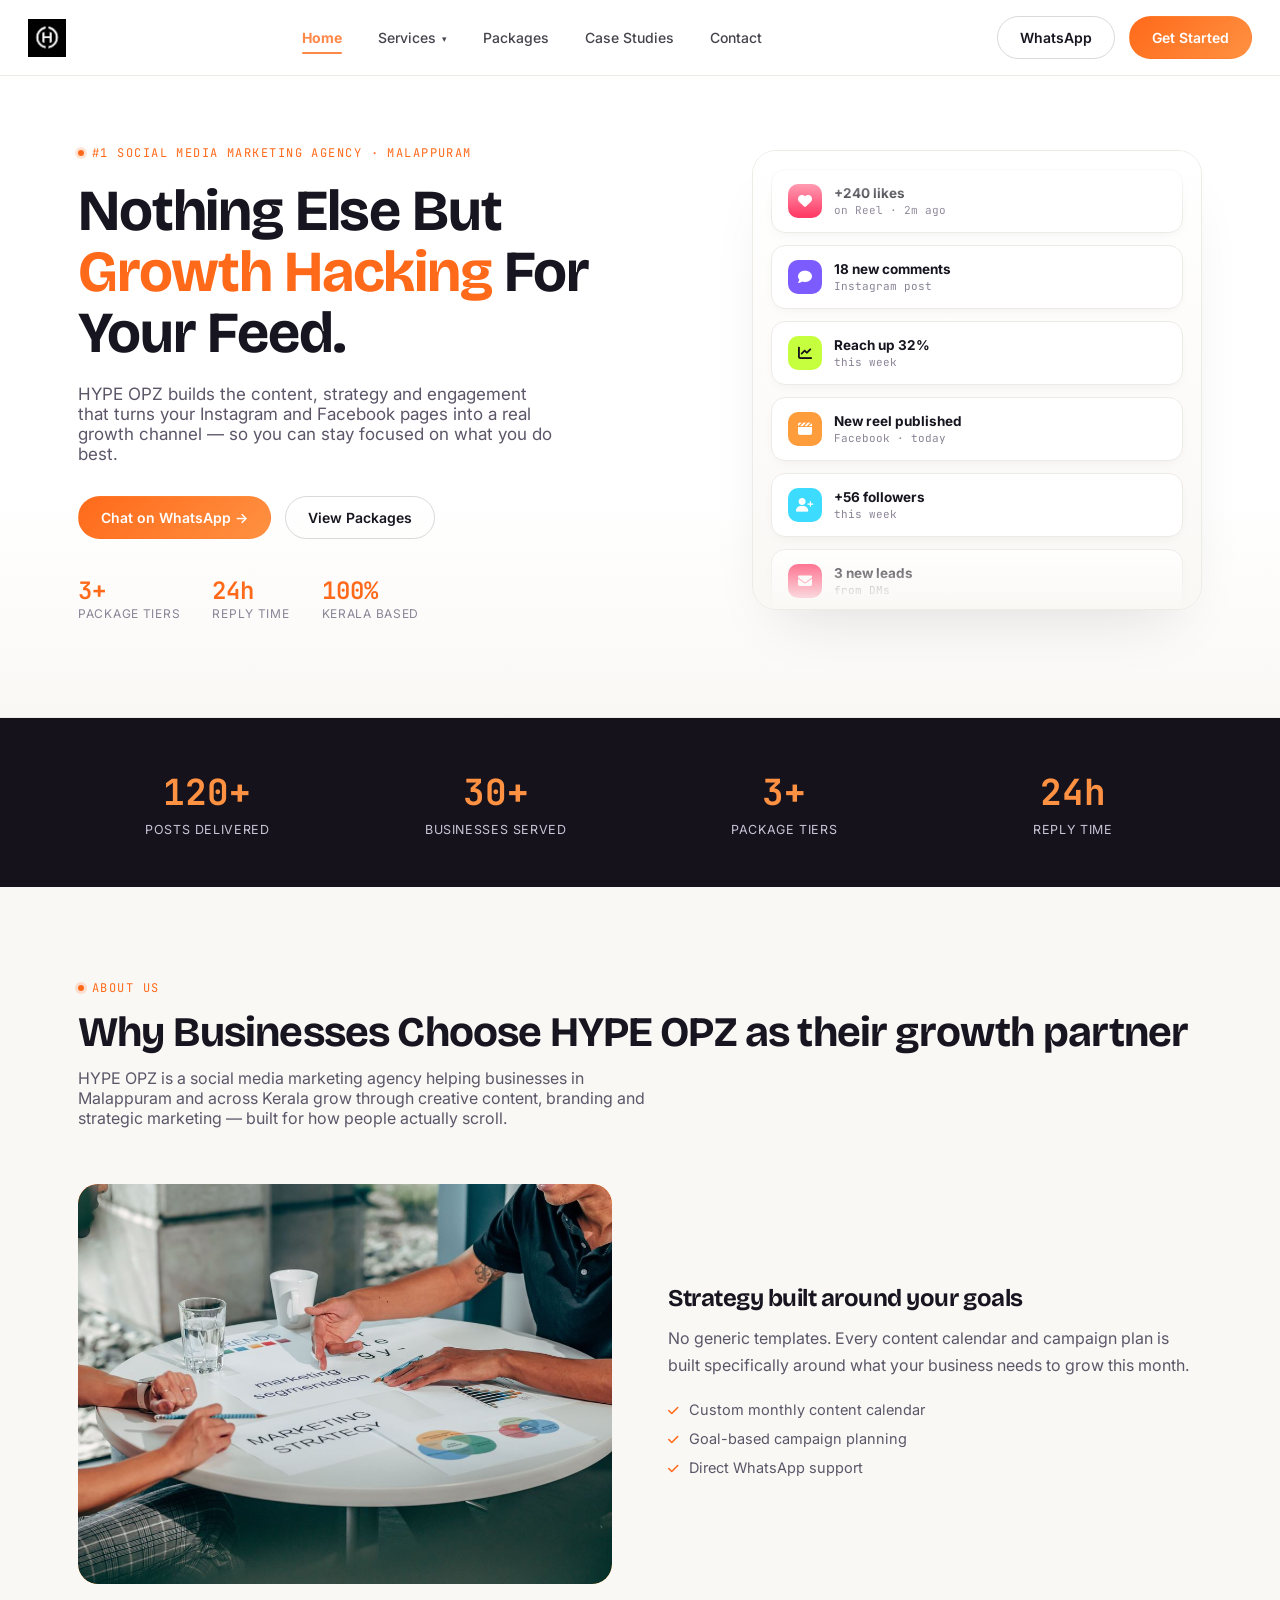
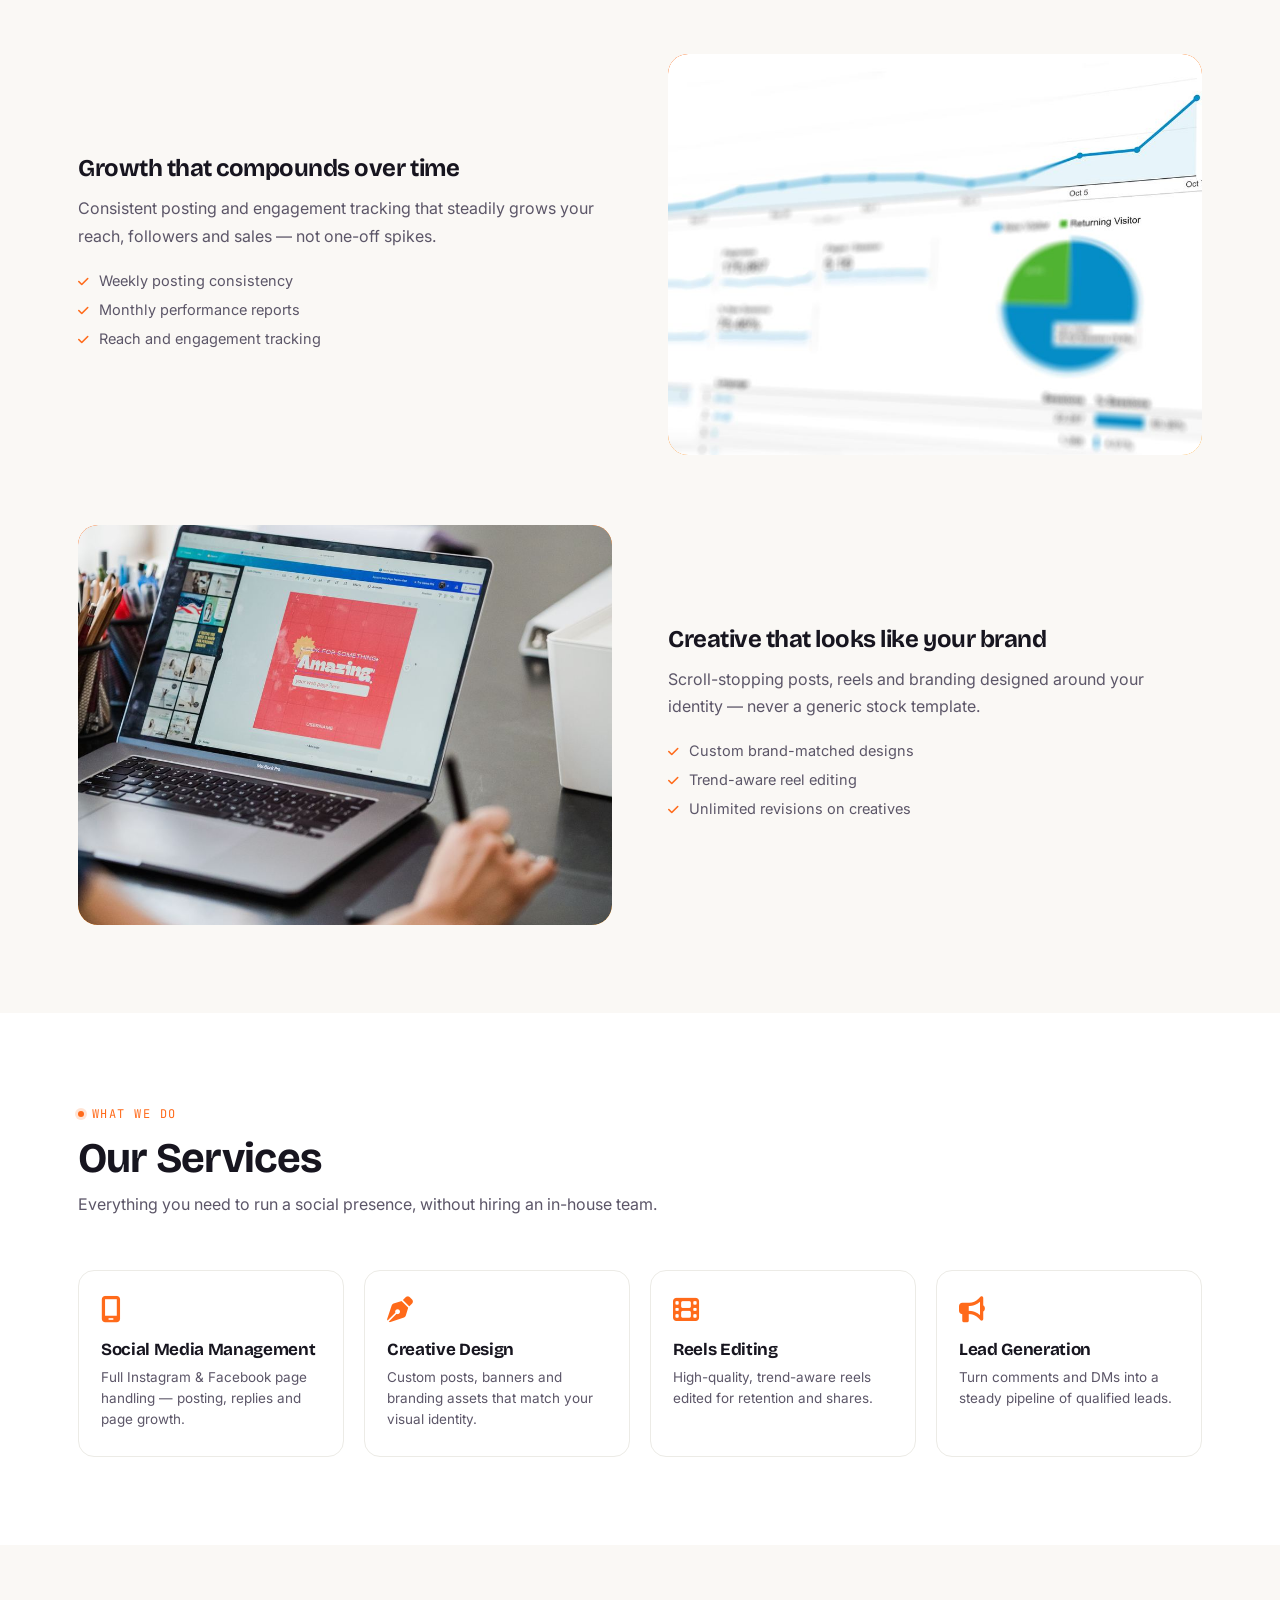
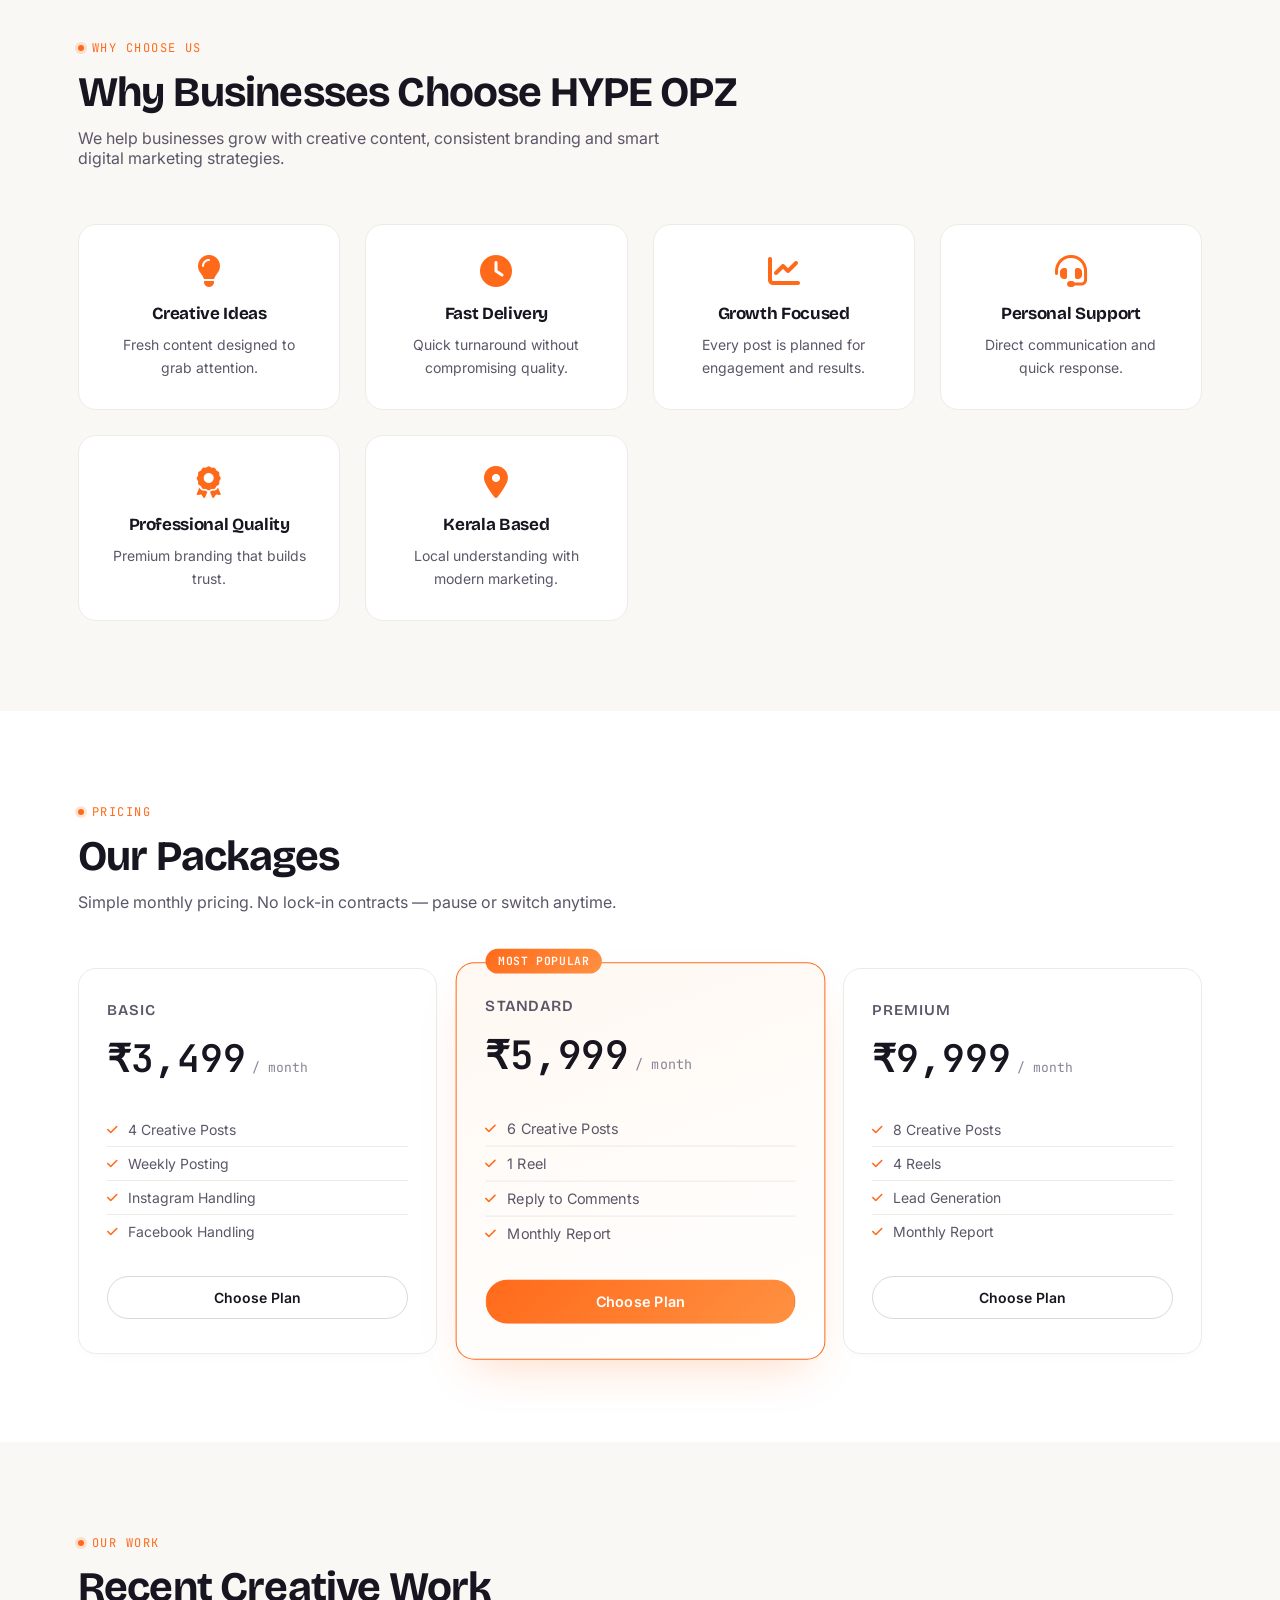
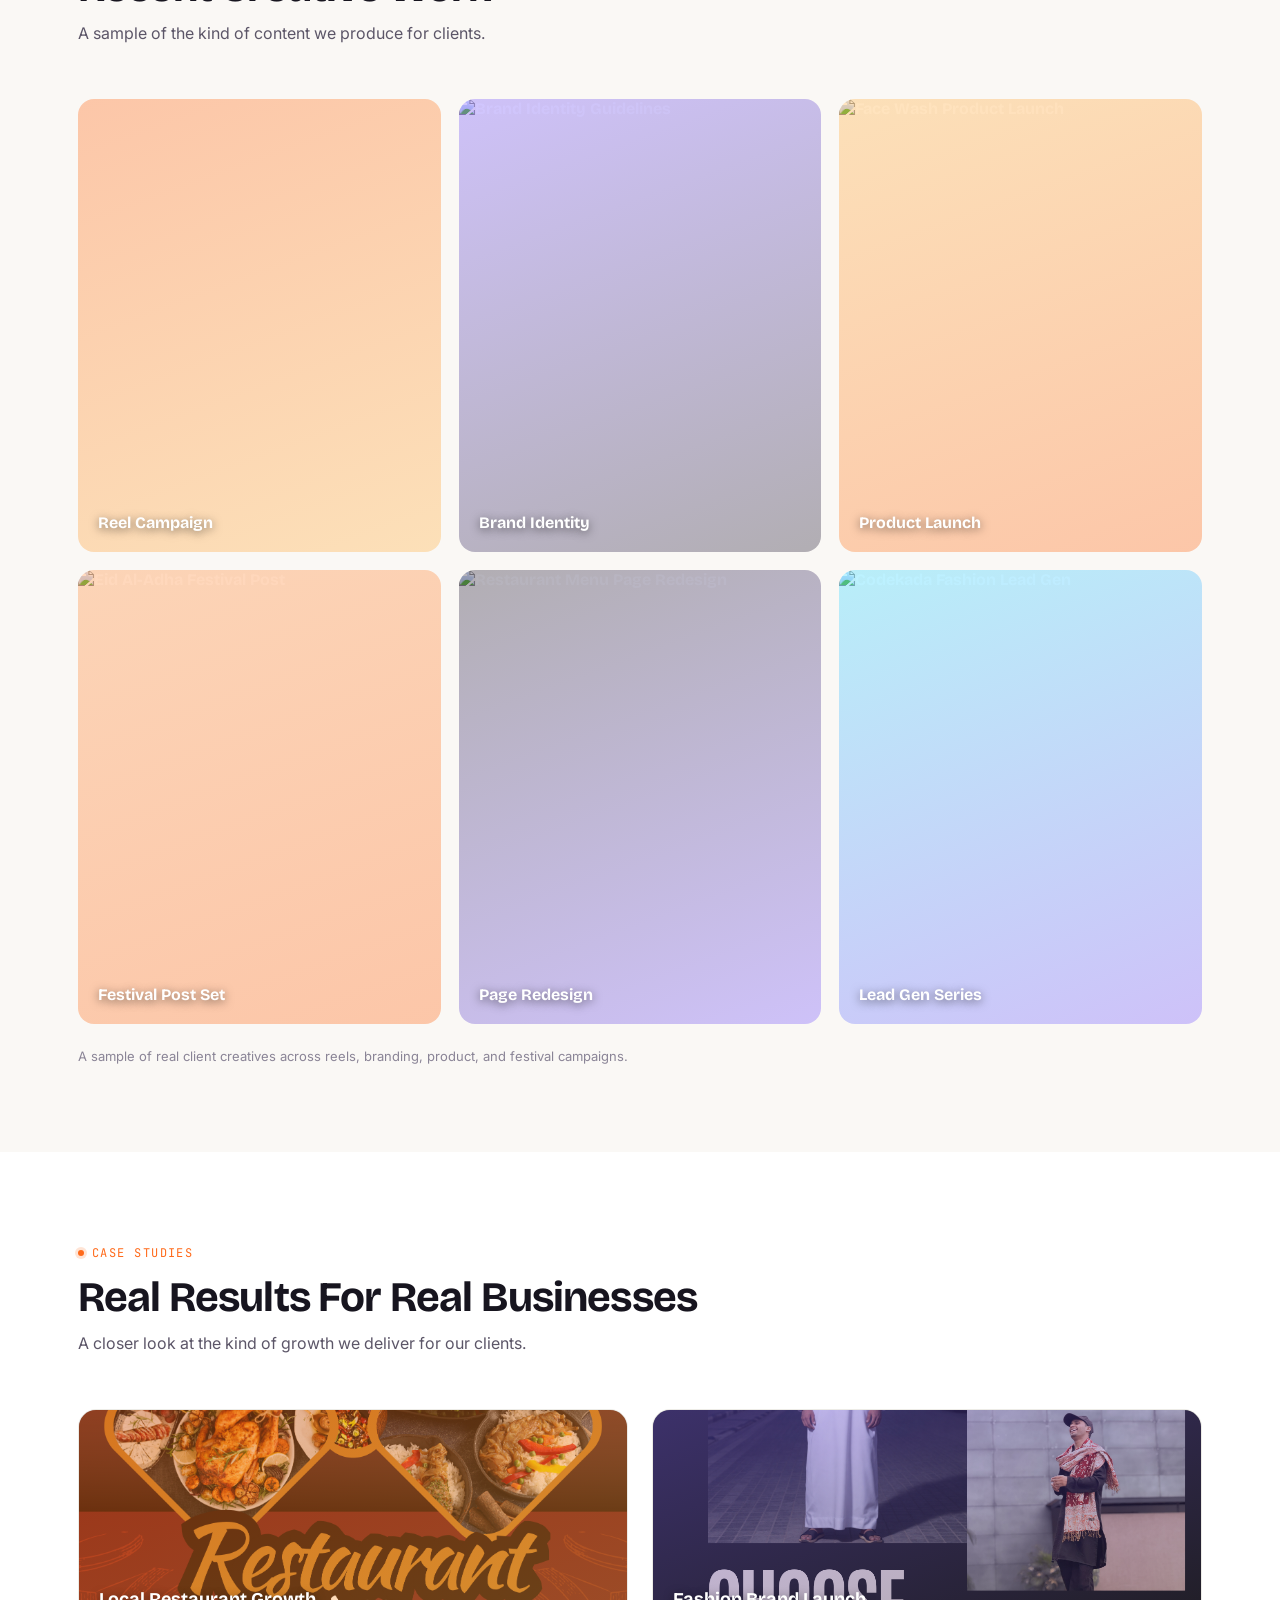
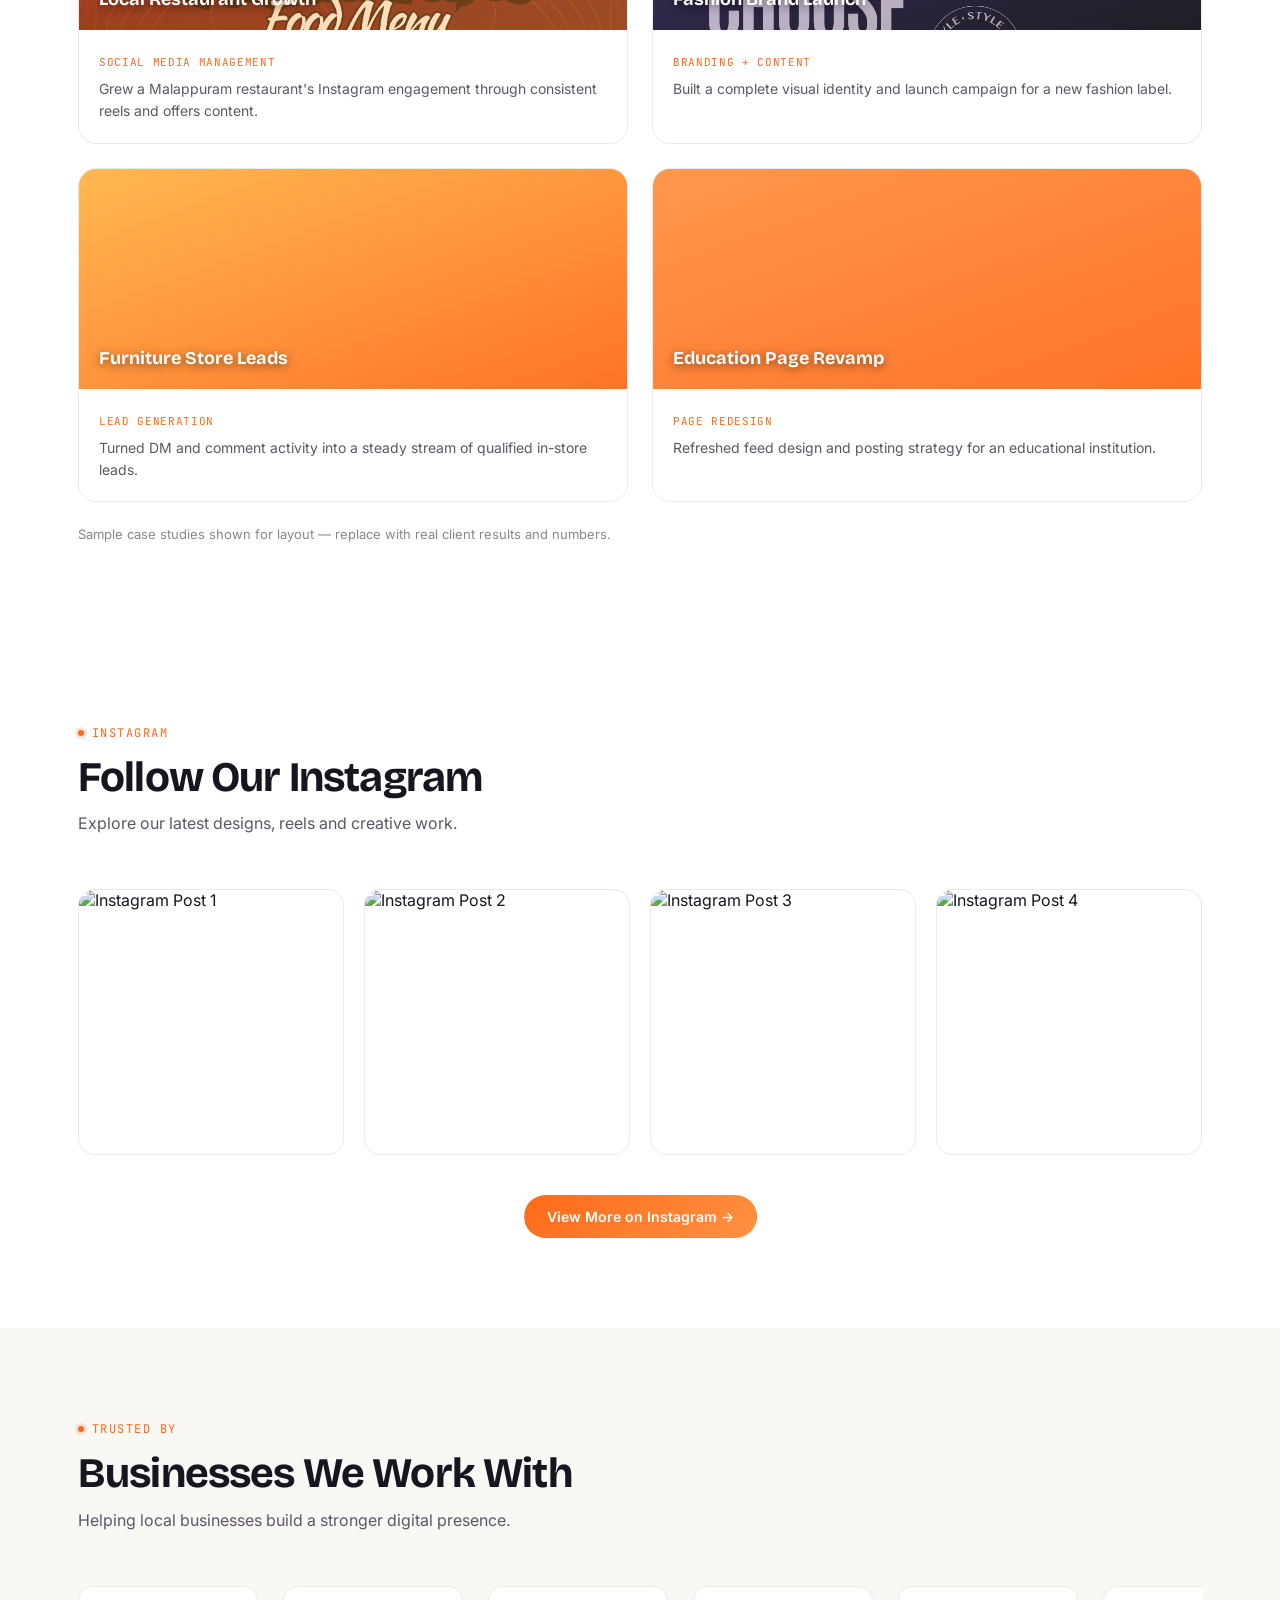
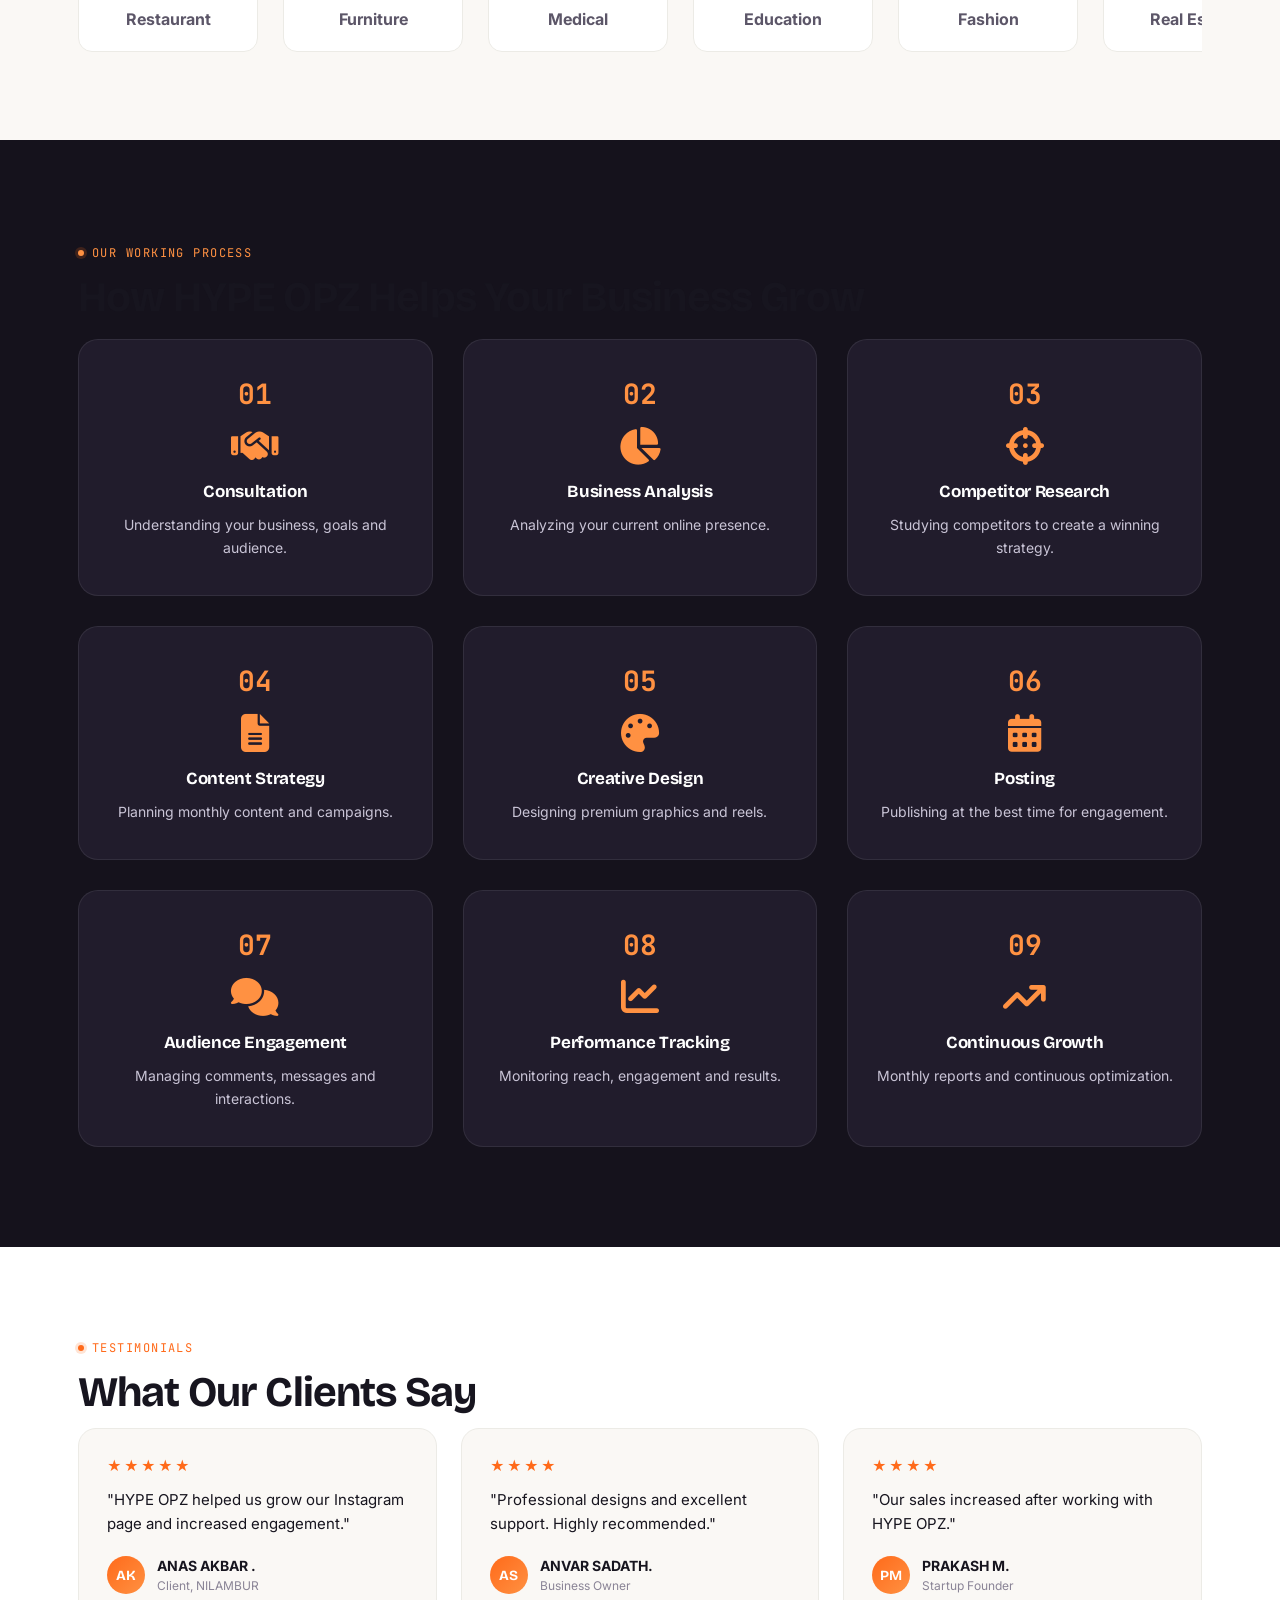
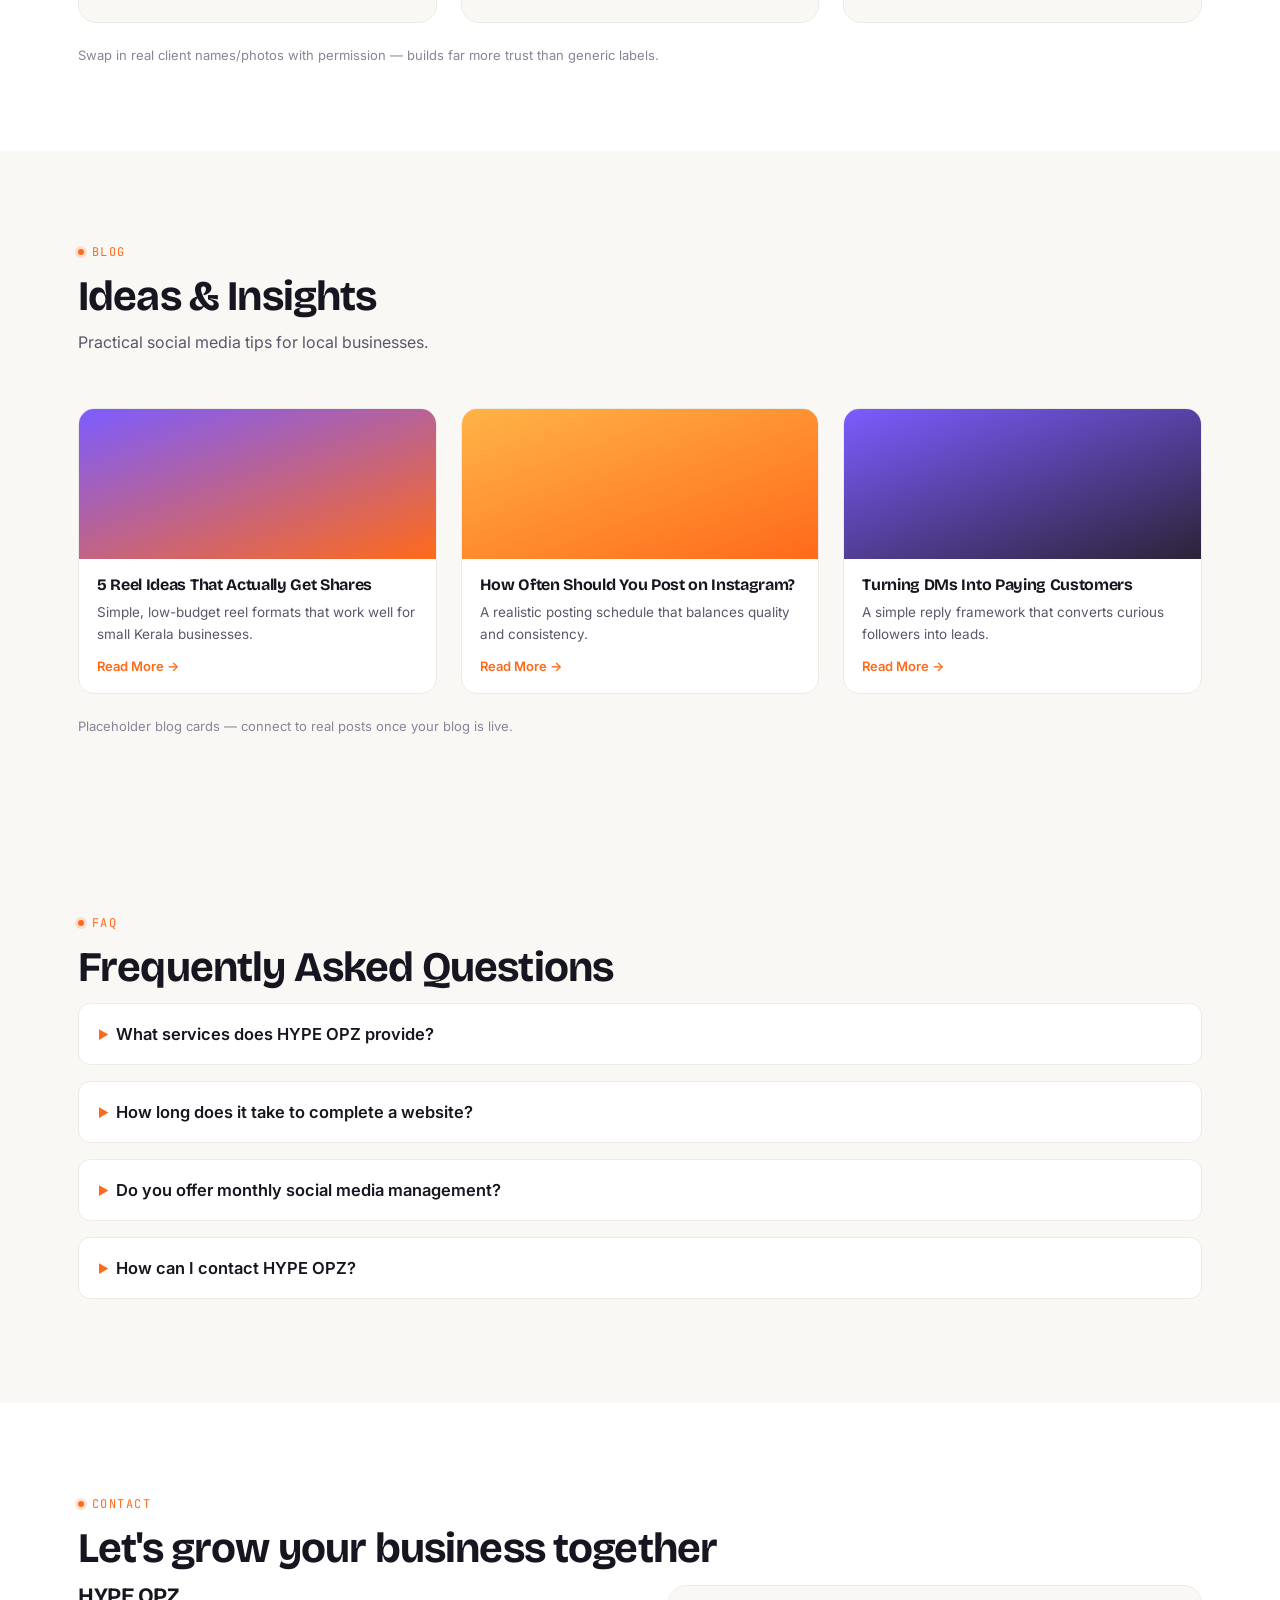
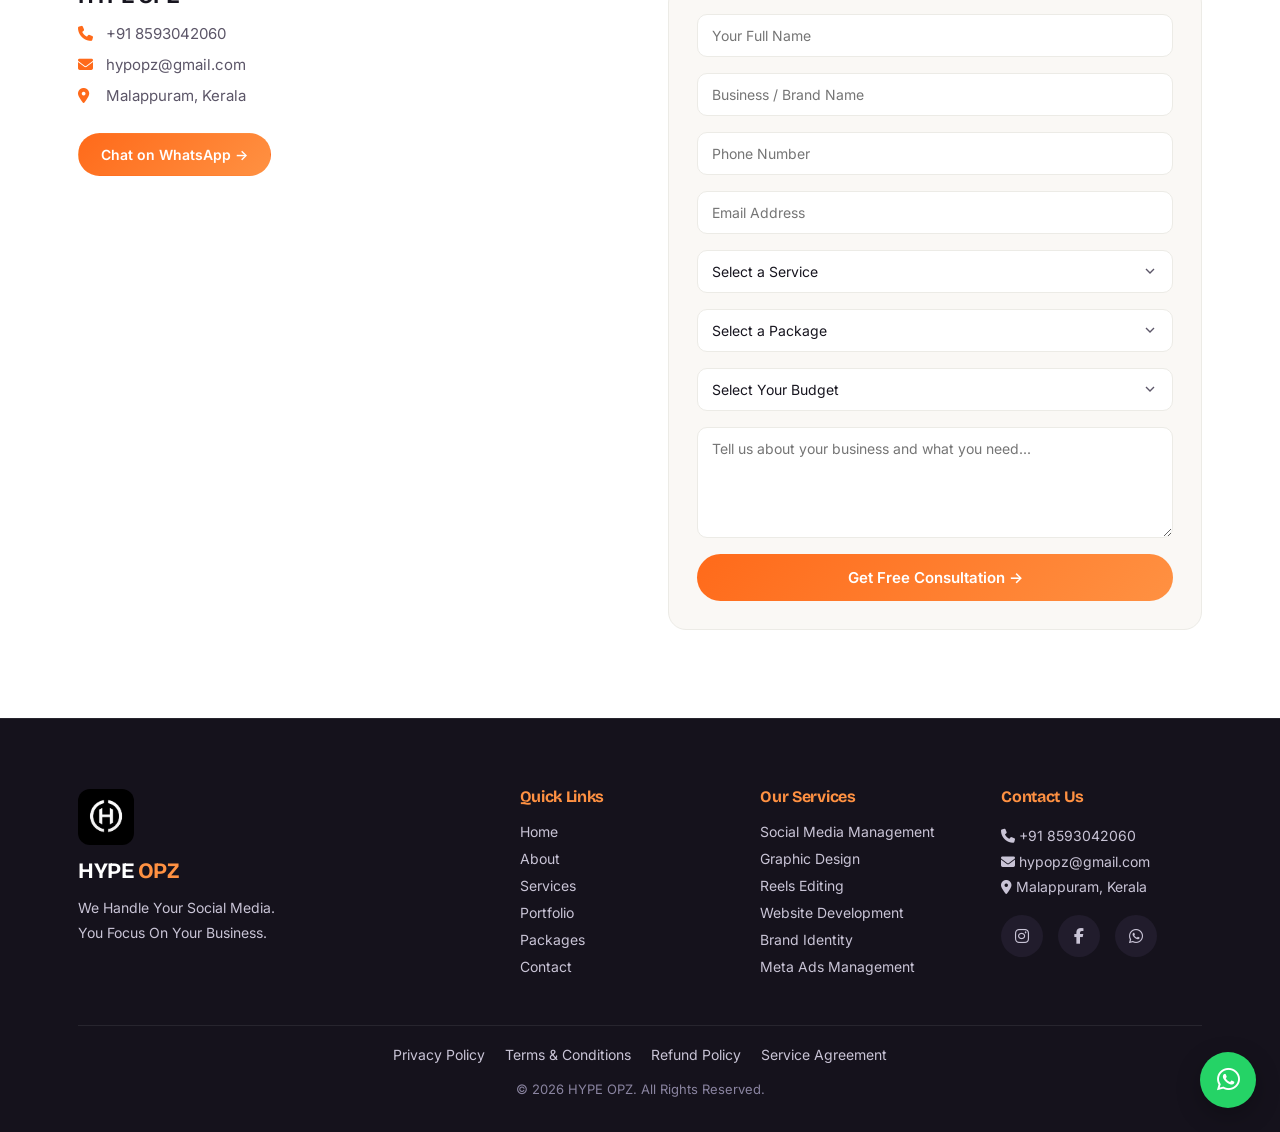
==== index.html @ c1c519fb "new file:   brand-identity.png" ====
<!DOCTYPE html>
<html lang="en">
<head>
    <meta charset="UTF-8">
    <meta name="viewport" content="width=device-width, initial-scale=1.0">

    <title>HYPE OPZ | Social Media Marketing Agency, Malappuram</title>

    <meta name="description" content="HYPE OPZ is a creative social media marketing agency in Malappuram, Kerala helping businesses grow through branding, content creation, digital marketing, and social media management.">
    <meta name="keywords" content="HYPE OPZ, Social Media Marketing, Digital Marketing, Branding, Content Creation, Kerala Marketing Agency, Malappuram">
    <meta name="author" content="HYPE OPZ">

    <meta property="og:title" content="HYPE OPZ | Social Media Marketing Agency">
    <meta property="og:description" content="Grow your business with HYPE OPZ. Social Media Marketing, Branding, Content Creation and Digital Marketing Solutions.">
    <meta property="og:url" content="https://hypeopz.in">
    <meta property="og:type" content="website">
    <meta property="og:image" content="https://hypeopz.in/preview.png">
    <meta property="og:site_name" content="HYPE OPZ">
    <meta property="og:locale" content="en_IN">
    <meta name="twitter:card" content="summary_large_image">
    <meta name="twitter:image" content="https://hypeopz.in/preview.png">

    <link rel="icon" type="image/png" href="logo.png">
    <link rel="preconnect" href="https://fonts.googleapis.com">
    <link rel="preconnect" href="https://fonts.gstatic.com" crossorigin>
    <link href="https://fonts.googleapis.com/css2?family=Bricolage+Grotesque:opsz,wght@12..96,400;12..96,500;12..96,700;12..96,800&family=Inter:wght@400;500;600;700&family=JetBrains+Mono:wght@400;500&display=swap" rel="stylesheet">
    <link rel="stylesheet" href="https://cdnjs.cloudflare.com/ajax/libs/font-awesome/6.5.2/css/all.min.css">
    <link rel="stylesheet" href="https://unpkg.com/aos@2.3.4/dist/aos.css">
    <link rel="stylesheet" href="style.css">

    <!-- Google tag (gtag.js) -->
    <script async src="https://www.googletagmanager.com/gtag/js?id=G-7DXCMJS41E"></script>
    <script>
      window.dataLayer = window.dataLayer || [];
      function gtag(){dataLayer.push(arguments);}
      gtag('js', new Date());
      gtag('config', 'G-7DXCMJS41E');
    </script>

    <!-- Local business structured data for SEO -->
    <script type="application/ld+json">
    {
      "@context": "https://schema.org",
      "@type": "LocalBusiness",
      "name": "HYPE OPZ",
      "image": "https://hypeopz.in/preview.png",
      "description": "Social media marketing agency helping businesses grow through branding, content creation and digital marketing.",
      "address": { "@type": "PostalAddress", "addressLocality": "Malappuram", "addressRegion": "Kerala", "addressCountry": "IN" },
      "telephone": "+918593042060",
      "url": "https://hypeopz.in",
      "priceRange": "₹₹"
    }
    </script>
</head>
<body>
    <!-- Loading Screen -->
<div id="loader">
    <div class="loader-content">
        <img src="logo.png" alt="HYPE OPZ Logo">
        <h2>HYPE OPZ</h2>
    </div>
</div>

<header class="hero" id="home">

    <nav class="navbar">
        <div class="logo">
            <a href="#home">
                <img src="logo.png" alt="HYPE OPZ Logo">
            </a>
        </div>

        <ul class="menu">
            <li><a href="#home">Home</a></li>
            <li class="has-dropdown">
                <a href="#services">Services</a>
                <div class="dropdown-panel">
                    <a href="#services">Social Media Management</a>
                    <a href="#services">Creative Design</a>
                    <a href="#services">Reels Editing</a>
                    <a href="#services">Lead Generation</a>
                </div>
            </li>
            <li><a href="#packages">Packages</a></li>
            <li><a href="#case-studies">Case Studies</a></li>
            <li><a href="#contact">Contact</a></li>
        </ul>

        <div class="nav-cta">
            <a href="https://wa.me/918593042060?text=Hello%20HYPE%20OPZ!%20%F0%9F%91%8B%0A%0AI%20am%20interested%20in%20your%20services.%0A%0AName%3A%0ABusiness%20Name%3A%0ASelected%20Package%3A%0AService%20Required%3A%0A%0APlease%20contact%20me.%20Thank%20you!" class="btn btn-ghost">WhatsApp</a>
            <a href="#packages" class="btn btn-primary">Get Started</a>
        </div>

        <button class="menu-toggle" aria-label="Toggle menu" aria-expanded="false">☰</button>
    </nav>

    <div class="hero-wrap">
        <div class="hero-content" data-aos="fade-up">
            <span class="eyebrow">#1 Social Media Marketing Agency · Malappuram</span>
            <h1>Nothing Else But <em>Growth Hacking</em> For Your Feed.</h1>
            <p>
                HYPE OPZ builds the content, strategy and engagement that turns your
                Instagram and Facebook pages into a real growth channel — so you can
                stay focused on what you do best.
            </p>
            <div class="hero-ctas">
                <a href="https://wa.me/918593042060?text=Hello%20HYPE%20OPZ!%20%F0%9F%91%8B%0A%0AI%20am%20interested%20in%20your%20services.%0A%0AName%3A%0ABusiness%20Name%3A%0ASelected%20Package%3A%0AService%20Required%3A%0A%0APlease%20contact%20me.%20Thank%20you!" class="btn btn-primary">Chat on WhatsApp →</a>
                <a href="#packages" class="btn btn-ghost">View Packages</a>
            </div>
            <div class="hero-stats">
                <div><span class="num">3+</span><span class="lbl">Package Tiers</span></div>
                <div><span class="num">24h</span><span class="lbl">Reply Time</span></div>
                <div><span class="num">100%</span><span class="lbl">Kerala Based</span></div>
            </div>
        </div>

        <div class="feed" aria-hidden="true" data-aos="fade-left">
            <div class="feed-track">
                <div class="card"><div class="dot" style="background:#ff3d68"><i class="fa-solid fa-heart"></i></div><div><b>+240 likes</b><small>on Reel · 2m ago</small></div></div>
                <div class="card"><div class="dot" style="background:#7c5cff"><i class="fa-solid fa-comment"></i></div><div><b>18 new comments</b><small>Instagram post</small></div></div>
                <div class="card"><div class="dot" style="background:#c6ff3d;color:#14121b"><i class="fa-solid fa-chart-line"></i></div><div><b>Reach up 32%</b><small>this week</small></div></div>
                <div class="card"><div class="dot" style="background:#ff9d3d"><i class="fa-solid fa-clapperboard"></i></div><div><b>New reel published</b><small>Facebook · today</small></div></div>
                <div class="card"><div class="dot" style="background:#3ddcff"><i class="fa-solid fa-user-plus"></i></div><div><b>+56 followers</b><small>this week</small></div></div>
                <div class="card"><div class="dot" style="background:#ff3d68"><i class="fa-solid fa-envelope"></i></div><div><b>3 new leads</b><small>from DMs</small></div></div>
                <div class="card"><div class="dot" style="background:#ff3d68"><i class="fa-solid fa-heart"></i></div><div><b>+240 likes</b><small>on Reel · 2m ago</small></div></div>
                <div class="card"><div class="dot" style="background:#7c5cff"><i class="fa-solid fa-comment"></i></div><div><b>18 new comments</b><small>Instagram post</small></div></div>
                <div class="card"><div class="dot" style="background:#c6ff3d;color:#14121b"><i class="fa-solid fa-chart-line"></i></div><div><b>Reach up 32%</b><small>this week</small></div></div>
                <div class="card"><div class="dot" style="background:#ff9d3d"><i class="fa-solid fa-clapperboard"></i></div><div><b>New reel published</b><small>Facebook · today</small></div></div>
                <div class="card"><div class="dot" style="background:#3ddcff"><i class="fa-solid fa-user-plus"></i></div><div><b>+56 followers</b><small>this week</small></div></div>
                <div class="card"><div class="dot" style="background:#ff3d68"><i class="fa-solid fa-envelope"></i></div><div><b>3 new leads</b><small>from DMs</small></div></div>
            </div>
        </div>
    </div>
</header>

<section class="stats-bar" data-aos="fade-up">
    <div class="container stats-grid">
        <div class="stat-item"><div class="stat-num">120+</div><div class="stat-lbl">Posts Delivered</div></div>
        <div class="stat-item"><div class="stat-num">30+</div><div class="stat-lbl">Businesses Served</div></div>
        <div class="stat-item"><div class="stat-num">3+</div><div class="stat-lbl">Package Tiers</div></div>
        <div class="stat-item"><div class="stat-num">24h</div><div class="stat-lbl">Reply Time</div></div>
    </div>
</section>

<section class="about" id="about" data-aos="fade-up">
    <div class="container">
        <span class="eyebrow">About Us</span>
        <h2>Why Businesses Choose HYPE OPZ as their growth partner</h2>
        <p class="lead">
            HYPE OPZ is a social media marketing agency helping businesses in Malappuram and across
            Kerala grow through creative content, branding and strategic marketing — built for how
            people actually scroll.
        </p>

        <div class="offer-split">
            <div class="offer-visual"><img src="strategy.jpg" alt="Marketing strategy planning session"></div>
            <div class="offer-text">
                <h3>Strategy built around your goals</h3>
                <p>No generic templates. Every content calendar and campaign plan is built specifically around what your business needs to grow this month.</p>
                <ul>
                    <li><i class="fa-solid fa-check"></i> Custom monthly content calendar</li>
                    <li><i class="fa-solid fa-check"></i> Goal-based campaign planning</li>
                    <li><i class="fa-solid fa-check"></i> Direct WhatsApp support</li>
                </ul>
            </div>
        </div>

        <div class="offer-split reverse">
            <div class="offer-visual"><img src="growth.jpg" alt="Business growth analytics chart"></div>
            <div class="offer-text">
                <h3>Growth that compounds over time</h3>
                <p>Consistent posting and engagement tracking that steadily grows your reach, followers and sales — not one-off spikes.</p>
                <ul>
                    <li><i class="fa-solid fa-check"></i> Weekly posting consistency</li>
                    <li><i class="fa-solid fa-check"></i> Monthly performance reports</li>
                    <li><i class="fa-solid fa-check"></i> Reach and engagement tracking</li>
                </ul>
            </div>
        </div>

        <div class="offer-split">
            <div class="offer-visual"><img src="creative.jpg" alt="Graphic designer working on creative content"></div>
            <div class="offer-text">
                <h3>Creative that looks like your brand</h3>
                <p>Scroll-stopping posts, reels and branding designed around your identity — never a generic stock template.</p>
                <ul>
                    <li><i class="fa-solid fa-check"></i> Custom brand-matched designs</li>
                    <li><i class="fa-solid fa-check"></i> Trend-aware reel editing</li>
                    <li><i class="fa-solid fa-check"></i> Unlimited revisions on creatives</li>
                </ul>
            </div>
        </div>
    </div>
</section>

<section class="services" id="services" data-aos="fade-up">
    <div class="container">
        <span class="eyebrow">What We Do</span>
        <h2>Our Services</h2>
        <p class="lead">Everything you need to run a social presence, without hiring an in-house team.</p>

        <div class="service-grid">
            <div class="service-card">
                <i class="fa-solid fa-mobile-screen"></i>
                <h3>Social Media Management</h3>
                <p>Full Instagram & Facebook page handling — posting, replies and page growth.</p>
            </div>
            <div class="service-card">
                <i class="fa-solid fa-pen-nib"></i>
                <h3>Creative Design</h3>
                <p>Custom posts, banners and branding assets that match your visual identity.</p>
            </div>
            <div class="service-card">
                <i class="fa-solid fa-film"></i>
                <h3>Reels Editing</h3>
                <p>High-quality, trend-aware reels edited for retention and shares.</p>
            </div>
            <div class="service-card">
                <i class="fa-solid fa-bullhorn"></i>
                <h3>Lead Generation</h3>
                <p>Turn comments and DMs into a steady pipeline of qualified leads.</p>
            </div>
        </div>
    </div>
</section>

<section class="why-us" id="why-us">
    <div class="container">

        <span class="eyebrow">Why Choose Us</span>

        <h2>Why Businesses Choose HYPE OPZ</h2>

        <p class="lead">
            We help businesses grow with creative content, consistent branding and smart digital marketing strategies.
        </p>

        <div class="why-grid">

            <div class="why-card">
                <i class="fa-solid fa-lightbulb"></i>
                <h3>Creative Ideas</h3>
                <p>Fresh content designed to grab attention.</p>
            </div>

            <div class="why-card">
                <i class="fa-solid fa-clock"></i>
                <h3>Fast Delivery</h3>
                <p>Quick turnaround without compromising quality.</p>
            </div>

            <div class="why-card">
                <i class="fa-solid fa-chart-line"></i>
                <h3>Growth Focused</h3>
                <p>Every post is planned for engagement and results.</p>
            </div>

            <div class="why-card">
                <i class="fa-solid fa-headset"></i>
                <h3>Personal Support</h3>
                <p>Direct communication and quick response.</p>
            </div>

            <div class="why-card">
                <i class="fa-solid fa-award"></i>
                <h3>Professional Quality</h3>
                <p>Premium branding that builds trust.</p>
            </div>

            <div class="why-card">
                <i class="fa-solid fa-location-dot"></i>
                <h3>Kerala Based</h3>
                <p>Local understanding with modern marketing.</p>
            </div>

        </div>

    </div>
</section>

<section class="packages" id="packages" data-aos="zoom-in">
    <div class="container">
        <span class="eyebrow">Pricing</span>
        <h2>Our Packages</h2>
        <p class="lead">Simple monthly pricing. No lock-in contracts — pause or switch anytime.</p>

        <div class="package-grid">
            <div class="package-card">
                <h3>Basic</h3>
                <div class="price">₹3,499<span>/ month</span></div>
                <ul>
                    <li><i class="fa-solid fa-check"></i> 4 Creative Posts</li>
                    <li><i class="fa-solid fa-check"></i> Weekly Posting</li>
                    <li><i class="fa-solid fa-check"></i> Instagram Handling</li>
                    <li><i class="fa-solid fa-check"></i> Facebook Handling</li>
                </ul>
                <a href="https://wa.me/918593042060?text=Hello%20HYPE%20OPZ!%20%F0%9F%91%8B%0A%0AI%20am%20interested%20in%20your%20services.%0A%0AName%3A%0ABusiness%20Name%3A%0ASelected%20Package%3A%0AService%20Required%3A%0A%0APlease%20contact%20me.%20Thank%20you!" class="btn btn-ghost">Choose Plan</a>
            </div>

            <div class="package-card featured">
                <span class="badge">MOST POPULAR</span>
                <h3>Standard</h3>
                <div class="price">₹5,999<span>/ month</span></div>
                <ul>
                    <li><i class="fa-solid fa-check"></i> 6 Creative Posts</li>
                    <li><i class="fa-solid fa-check"></i> 1 Reel</li>
                    <li><i class="fa-solid fa-check"></i> Reply to Comments</li>
                    <li><i class="fa-solid fa-check"></i> Monthly Report</li>
                </ul>
                <a href="https://wa.me/918593042060?text=Hello%20HYPE%20OPZ!%20%F0%9F%91%8B%0A%0AI%20am%20interested%20in%20your%20services.%0A%0AName%3A%0ABusiness%20Name%3A%0ASelected%20Package%3A%0AService%20Required%3A%0A%0APlease%20contact%20me.%20Thank%20you!" class="btn btn-primary">Choose Plan</a>
            </div>
            <div class="package-card">
                <h3>Premium</h3>
                <div class="price">₹9,999<span>/ month</span></div>
                <ul>
                    <li><i class="fa-solid fa-check"></i> 8 Creative Posts</li>
                    <li><i class="fa-solid fa-check"></i> 4 Reels</li>
                    <li><i class="fa-solid fa-check"></i> Lead Generation</li>
                    <li><i class="fa-solid fa-check"></i> Monthly Report</li>
                </ul>
                <a href="https://wa.me/918593042060?text=Hello%20HYPE%20OPZ!%20%F0%9F%91%8B%0A%0AI%20am%20interested%20in%20your%20services.%0A%0AName%3A%0ABusiness%20Name%3A%0ASelected%20Package%3A%0AService%20Required%3A%0A%0APlease%20contact%20me.%20Thank%20you!" class="btn btn-ghost">Choose Plan</a>
            </div>
        </div>
    </div>
</section>

<section class="portfolio" id="portfolio" data-aos="fade-up">
    <div class="container">
        <span class="eyebrow">Our Work</span>
        <h2>Recent Creative Work</h2>
        <p class="lead">A sample of the kind of content we produce for clients.</p>

        <div class="portfolio-grid">
            <div class="portfolio-item t1">
                <video src="assets/reel-campaign.mp4" autoplay muted loop playsinline></video>
                <span>Reel Campaign</span>
            </div>
            <div class="portfolio-item t2">
                <img src="assets/brand-identity.png" alt="Brand Identity Guidelines" loading="lazy">
                <span>Brand Identity</span>
            </div>
            <div class="portfolio-item t3">
                <img src="assets/facewash.png" alt="Face Wash Product Launch" loading="lazy">
                <span>Product Launch</span>
            </div>
            <div class="portfolio-item t4">
                <img src="assets/eid-aladha.png" alt="Eid Al-Adha Festival Post" loading="lazy">
                <span>Festival Post Set</span>
            </div>
            <div class="portfolio-item t5">
                <img src="assets/restaurant-menu.png" alt="Restaurant Menu Page Redesign" loading="lazy">
                <span>Page Redesign</span>
            </div>
            <div class="portfolio-item t6">
                <img src="assets/codekada.png" alt="Codekada Fashion Lead Gen" loading="lazy">
                <span>Lead Gen Series</span>
            </div>
        </div>
        <p class="note">A sample of real client creatives across reels, branding, product, and festival campaigns.</p>
    </div>
</section>
<section class="case-studies" id="case-studies" data-aos="fade-up">
    <div class="container">
        <span class="eyebrow">Case Studies</span>
        <h2>Real Results For Real Businesses</h2>
        <p class="lead">A closer look at the kind of growth we deliver for our clients.</p>
        <div class="case-grid">
            <div class="case-card">
                <div class="case-thumb t1">
                    <img src="restaurant-menu.png" alt="Local Restaurant Growth" loading="lazy">
                    <span>Local Restaurant Growth</span>
                </div>
                <div class="case-body"><span class="tag">Social Media Management</span><p>Grew a Malappuram restaurant's Instagram engagement through consistent reels and offers content.</p></div>
            </div>
            <div class="case-card">
                <div class="case-thumb t2">
                    <img src="codekada.png" alt="Fashion Brand Launch" loading="lazy">
                    <span>Fashion Brand Launch</span>
                </div>
                <div class="case-body"><span class="tag">Branding + Content</span><p>Built a complete visual identity and launch campaign for a new fashion label.</p></div>
            </div>
            <div class="case-card">
                <div class="case-thumb t3"><span>Furniture Store Leads</span></div>
                <div class="case-body"><span class="tag">Lead Generation</span><p>Turned DM and comment activity into a steady stream of qualified in-store leads.</p></div>
            </div>
            <div class="case-card">
                <div class="case-thumb t4"><span>Education Page Revamp</span></div>
                <div class="case-body"><span class="tag">Page Redesign</span><p>Refreshed feed design and posting strategy for an educational institution.</p></div>
            </div>
        </div>
        <p class="note">Sample case studies shown for layout — replace with real client results and numbers.</p>
    </div>
</section>

<section class="instagram-feed" id="instagram">
    <div class="container">
        <span class="eyebrow">Instagram</span>
        <h2>Follow Our Instagram</h2>
        <p class="lead">
            Explore our latest designs, reels and creative work.
        </p>

        <div class="insta-grid">
            <a href="https://www.instagram.com/hype_opz" target="_blank">
                <img src="images/post1.jpg" alt="Instagram Post 1">
            </a>

            <a href="https://www.instagram.com/hype_opz" target="_blank">
                <img src="images/post2.jpg" alt="Instagram Post 2">
            </a>

            <a href="https://www.instagram.com/hype_opz" target="_blank">
                <img src="images/post3.jpg" alt="Instagram Post 3">
            </a>

            <a href="https://www.instagram.com/hype_opz" target="_blank">
                <img src="images/post4.jpg" alt="Instagram Post 4">
            </a>

            <a href="https://www.instagram.com/hype_opz" class="btn btn-primary" target="_blank">
                View More on Instagram →
            </a>
        </div>
    </div>
</section>

<section class="clients" id="clients" data-aos="fade-up">
    <div class="container">

        <span class="eyebrow">Trusted By</span>

        <h2>Businesses We Work With</h2>

        <p class="lead">
            Helping local businesses build a stronger digital presence.
        </p>

        <div class="client-slider">

            <div class="client-track">

                <div class="client-logo">Restaurant</div>
                <div class="client-logo">Furniture</div>
                <div class="client-logo">Medical</div>
                <div class="client-logo">Education</div>
                <div class="client-logo">Fashion</div>
                <div class="client-logo">Real Estate</div>

                <div class="client-logo">Restaurant</div>
                <div class="client-logo">Furniture</div>
                <div class="client-logo">Medical</div>
                <div class="client-logo">Education</div>
                <div class="client-logo">Fashion</div>
                <div class="client-logo">Real Estate</div>

            </div>

        </div>

    </div>
</section>

<section class="process" id="process" data-aos="fade-up">

    <div class="container">

        <span class="eyebrow">Our Working Process</span>

        <h2>How HYPE OPZ Helps Your Business Grow</h2>

        <div class="process-grid">

            <div class="process-card">
                <div class="step">01</div>
                <i class="fa-solid fa-handshake"></i>
                <h3>Consultation</h3>
                <p>Understanding your business, goals and audience.</p>
            </div>

            <div class="process-card">
                <div class="step">02</div>
                <i class="fa-solid fa-chart-pie"></i>
                <h3>Business Analysis</h3>
                <p>Analyzing your current online presence.</p>
            </div>

            <div class="process-card">
                <div class="step">03</div>
                <i class="fa-solid fa-crosshairs"></i>
                <h3>Competitor Research</h3>
                <p>Studying competitors to create a winning strategy.</p>
            </div>

            <div class="process-card">
                <div class="step">04</div>
                <i class="fa-solid fa-file-lines"></i>
                <h3>Content Strategy</h3>
                <p>Planning monthly content and campaigns.</p>
            </div>

            <div class="process-card">
                <div class="step">05</div>
                <i class="fa-solid fa-palette"></i>
                <h3>Creative Design</h3>
                <p>Designing premium graphics and reels.</p>
            </div>

            <div class="process-card">
                <div class="step">06</div>
                <i class="fa-solid fa-calendar-days"></i>
                <h3>Posting</h3>
                <p>Publishing at the best time for engagement.</p>
            </div>

            <div class="process-card">
                <div class="step">07</div>
                <i class="fa-solid fa-comments"></i>
                <h3>Audience Engagement</h3>
                <p>Managing comments, messages and interactions.</p>
            </div>

            <div class="process-card">
                <div class="step">08</div>
                <i class="fa-solid fa-chart-line"></i>
                <h3>Performance Tracking</h3>
                <p>Monitoring reach, engagement and results.</p>
            </div>

            <div class="process-card">
                <div class="step">09</div>
                <i class="fa-solid fa-arrow-trend-up"></i>
                <h3>Continuous Growth</h3>
                <p>Monthly reports and continuous optimization.</p>
            </div>

        </div>

    </div>

</section>

<section class="testimonials" data-aos="fade-up">
    <div class="container">
        <span class="eyebrow">Testimonials</span>
        <h2>What Our Clients Say</h2>

        <div class="testimonial-grid">
            <div class="testimonial-card">
                <div class="stars">★★★★★</div>
                <p>"HYPE OPZ helped us grow our Instagram page and increased engagement."</p>
                <div class="who"><div class="avatar">AK</div><div><b>ANAS AKBAR .</b><small>Client, NILAMBUR</small></div></div>
            </div>
            <div class="testimonial-card">
                <div class="stars">★★★★</div>
                <p>"Professional designs and excellent support. Highly recommended."</p>
                <div class="who"><div class="avatar">AS</div><div><b>ANVAR SADATH.</b><small>Business Owner</small></div></div>
            </div>
            <div class="testimonial-card">
                <div class="stars">★★★★</div>
                <p>"Our sales increased after working with HYPE OPZ."</p>
                <div class="who"><div class="avatar">PM</div><div><b>PRAKASH M.</b><small>Startup Founder</small></div></div>
            </div>
        </div>
        <p class="note">Swap in real client names/photos with permission — builds far more trust than generic labels.</p>
    </div>
</section>
<section class="blog" id="blog" data-aos="fade-up">
    <div class="container">
        <span class="eyebrow">Blog</span>
        <h2>Ideas & Insights</h2>
        <p class="lead">Practical social media tips for local businesses.</p>
        <div class="blog-grid">
            <div class="blog-card">
                <div class="blog-thumb"></div>
                <div class="blog-body">
                    <h3>5 Reel Ideas That Actually Get Shares</h3>
                    <p>Simple, low-budget reel formats that work well for small Kerala businesses.</p>
                    <a href="#">Read More →</a>
                </div>
            </div>
            <div class="blog-card">
                <div class="blog-thumb" style="background:linear-gradient(160deg,var(--amber),var(--primary))"></div>
                <div class="blog-body">
                    <h3>How Often Should You Post on Instagram?</h3>
                    <p>A realistic posting schedule that balances quality and consistency.</p>
                    <a href="#">Read More →</a>
                </div>
            </div>
            <div class="blog-card">
                <div class="blog-thumb" style="background:linear-gradient(160deg,#7c5cff,#2b2438)"></div>
                <div class="blog-body">
                    <h3>Turning DMs Into Paying Customers</h3>
                    <p>A simple reply framework that converts curious followers into leads.</p>
                    <a href="#">Read More →</a>
                </div>
            </div>
        </div>
        <p class="note">Placeholder blog cards — connect to real posts once your blog is live.</p>
    </div>
</section>

<section class="faq-section" id="faq">
    <div class="container">
        <span class="eyebrow">FAQ</span>
        <h2>Frequently Asked Questions</h2>

        <div class="faq-container">
            <!-- ഓരോ ചോദ്യവും ഉത്തരവും ഇങ്ങനെ നൽകുക -->
            <details class="faq-item">
                <summary>What services does HYPE OPZ provide?</summary>
                <p>We provide Social Media Management, Graphic Design, Reels Editing, Branding, Website Development and Digital Marketing.</p>
            </details>

            <details class="faq-item">
                <summary>How long does it take to complete a website?</summary>
                <p>Most business websites are completed within 5-10 working days depending on the project scope.</p>
            </details>

            <details class="faq-item">
                <summary>Do you offer monthly social media management?</summary>
                <p>Yes. We offer Basic, Standard and Premium monthly social media packages.</p>
            </details>

            <details class="faq-item">
                <summary>How can I contact HYPE OPZ?</summary>
                <p>You can contact us through WhatsApp, Email or by using the Contact Form on this website.</p>
            </details>
        </div>
    </div>
</section>

<section class="contact" id="contact" data-aos="fade-up">
    <div class="container">
        <span class="eyebrow">Contact</span>
        <h2>Let's grow your business together</h2>

        <div class="contact-box">
            <div class="contact-info">
                <h3>HYPE OPZ</h3>
                <p><i class="fa-solid fa-phone"></i> +91 8593042060</p>
                <p><i class="fa-solid fa-envelope"></i> hypopz@gmail.com</p>
                <p><i class="fa-solid fa-location-dot"></i> Malappuram, Kerala</p>
                <a href="https://wa.me/918593042060?text=Hello%20HYPE%20OPZ!%20%F0%9F%91%8B%0A%0AI%20am%20interested%20in%20your%20services.%0A%0AName%3A%0ABusiness%20Name%3A%0ASelected%20Package%3A%0AService%20Required%3A%0A%0APlease%20contact%20me.%20Thank%20you!" class="btn btn-primary">Chat on WhatsApp →</a>
            </div>

            <form class="contact-form" action="https://formsubmit.co/hypopz@gmail.com" method="POST">

    <input type="hidden" name="_next" value="https://hypeopz.in/thankyou.html">
    <input type="hidden" name="_captcha" value="false">
    <input type="hidden" name="_subject" value="New Enquiry - HYPE OPZ Website">

    <input
        type="text"
        name="Full Name"
        placeholder="Your Full Name"
        required>

    <input
        type="text"
        name="Business Name"
        placeholder="Business / Brand Name"
        required>

    <input
        type="tel"
        name="Phone Number"
        placeholder="Phone Number"
        required>

    <input
        type="email"
        name="Email"
        placeholder="Email Address"
        required>

    <select name="Service Required" required>
        <option value="" selected disabled>Select a Service</option>

        <option>Social Media Management</option>
        <option>Graphic Design</option>
        <option>Reels Editing</option>
        <option>Content Creation</option>
        <option>Logo & Brand Identity</option>
        <option>Website Development</option>
        <option>Meta Ads Management</option>
        <option>Google Business Profile</option>
        <option>Other</option>
    </select>

    <select name="Package" required>
        <option value="" selected disabled>Select a Package</option>

        <option>Basic - ₹2,499 / Month</option>
        <option>Standard - ₹4,999 / Month</option>
        <option>Premium - ₹7,499 / Month</option>
        <option>Custom Package</option>
        <option>Need Consultation</option>
    </select>

    <select name="Monthly Budget" required>
        <option value="" selected disabled>Select Your Budget</option>

        <option>Below ₹5,000</option>
        <option>₹5,000 - ₹10,000</option>
        <option>₹10,000 - ₹25,000</option>
        <option>Above ₹25,000</option>
    </select>

    <textarea
        name="Project Details"
        rows="5"
        placeholder="Tell us about your business and what you need..."
        required></textarea>

    <button type="submit" class="btn btn-primary">
        Get Free Consultation →
    </button>

</form>


</div>
</section>
<footer class="footer" data-aos="fade-up">

    <div class="container">

        <div class="footer-grid">

            <!-- Company Info -->
            <div class="footer-about">

                <img src="logo.png" alt="HYPE OPZ Logo" class="footer-logo">

                <h2>HYPE <span>OPZ</span></h2>

                <p>
                    We Handle Your Social Media.<br>
                    You Focus On Your Business.
                </p>

            </div>

            <!-- Quick Links -->
            <div>

                <h3>Quick Links</h3>

                <a href="#home">Home</a>
                <a href="#about">About</a>
                <a href="#services">Services</a>
                <a href="#portfolio">Portfolio</a>
                <a href="#packages">Packages</a>
                <a href="#contact">Contact</a>

            </div>

            <!-- Services -->
            <div>

                <h3>Our Services</h3>

                <a href="#">Social Media Management</a>
                <a href="#">Graphic Design</a>
                <a href="#">Reels Editing</a>
                <a href="#">Website Development</a>
                <a href="#">Brand Identity</a>
                <a href="#">Meta Ads Management</a>

            </div>

            <!-- Contact -->
            <div>

                <h3>Contact Us</h3>

                <p>
                    <i class="fa-solid fa-phone"></i>
                    +91 8593042060
                </p>

                <p>
                    <i class="fa-solid fa-envelope"></i>
                    hypopz@gmail.com
                </p>

                <p>
                    <i class="fa-solid fa-location-dot"></i>
                    Malappuram, Kerala
                </p>

                <div class="social-icons">

                    <a href="https://www.instagram.com/hype_opz"
                       target="_blank"
                       aria-label="Instagram">

                        <i class="fab fa-instagram"></i>

                    </a>

                    <a href="https://www.facebook.com/share/19NZPp6B8j/"
                       target="_blank"
                       aria-label="Facebook">

                        <i class="fab fa-facebook-f"></i>

                    </a>

                    <a href="https://wa.me/918593042060?text=Hello%20HYPE%20OPZ!%20%F0%9F%91%8B%0A%0AI%20am%20interested%20in%20your%20services.%0A%0AName%3A%0ABusiness%20Name%3A%0ASelected%20Package%3A%0AService%20Required%3A%0A%0APlease%20contact%20me.%20Thank%20you!"
                       target="_blank"
                       aria-label="WhatsApp">

                        <i class="fab fa-whatsapp"></i>

                    </a>

                </div>

            </div>

        </div>

        <hr>

        <div class="footer-bottom">

            <div class="footer-policy">

                <a href="privacy.html">Privacy Policy</a>

                <a href="terms.html">Terms & Conditions</a>

                <a href="refund.html">Refund Policy</a>

                <a href="agreement.html">Service Agreement</a>

            </div>

            <p>
                © 2026 HYPE OPZ. All Rights Reserved.
            </p>

        </div>

    </div>

</footer>

<a href="https://wa.me/918593042060?text=Hello%20HYPE%20OPZ!%20%F0%9F%91%8B%0A%0AI%20am%20interested%20in%20your%20services.%0A%0AName%3A%0ABusiness%20Name%3A%0ASelected%20Package%3A%0AService%20Required%3A%0A%0APlease%20contact%20me.%20Thank%20you!" class="whatsapp" target="_blank" aria-label="Chat on WhatsApp">
    <i class="fab fa-whatsapp"></i>
</a>

<script src="https://unpkg.com/aos@2.3.4/dist/aos.js"></script>
<script>
AOS.init({ duration: 800, once: true });
</script>
<script src="script.js"></script>
<button id="scrollTopBtn" title="Go to top">
    ↑
</button>
</body>
</html>
---- style.css ----
:root{
  /* Core surfaces */
  --bg:#ffffff;
  --bg-soft:#faf8f5;
  --panel:#ffffff;
  --border:#ecebe6;

  /* Text */
  --ink:#17151f;
  --text-dim:#5c5668;
  --text-dim-2:#8a8496;

  /* Brand */
  --primary:#ff6a1a;
  --primary-2:#ff9142;
  --amber:#ffb347;
  --violet:#7c5cff;

  /* Dark contrast sections (footer/process) */
  --dark:#15121c;
  --dark-2:#211c2c;
  --dark-3:#2b2438;
  --dark-text-dim:#c9c4d6;
  --dark-text-dim-2:#8a84a0;

  --radius:18px;
  --maxw:1180px;
}
*{margin:0;padding:0;box-sizing:border-box;}
html{scroll-behavior:smooth;}
@media (prefers-reduced-motion: reduce){
  html{scroll-behavior:auto;}
  *{animation-duration:0.001ms !important; animation-iteration-count:1 !important; transition-duration:0.001ms !important;}
}
body{
  background:var(--bg);
  color:var(--ink);
  font-family:'Inter',sans-serif;
  -webkit-font-smoothing:antialiased;
  overflow-x:hidden;
  opacity:0;
  animation:pageFade .6s ease forwards;
}
@keyframes pageFade{ from{opacity:0;transform:translateY(10px);} to{opacity:1;transform:translateY(0);} }
h1,h2,h3{font-family:'Bricolage Grotesque',sans-serif;font-weight:700;letter-spacing:-0.02em;line-height:1.05;color:var(--ink);}
a{color:inherit;text-decoration:none;}
img{max-width:100%;display:block;}
.container{max-width:var(--maxw);margin:0 auto;padding:0 28px;}
.eyebrow{
  font-family:'JetBrains Mono',monospace;font-size:12px;letter-spacing:0.12em;text-transform:uppercase;
  color:var(--primary);display:inline-flex;align-items:center;gap:8px;margin-bottom:14px;
}
.eyebrow::before{content:'';width:6px;height:6px;border-radius:50%;background:var(--primary);box-shadow:0 0 0 3px rgba(255,106,26,0.18);}
a:focus-visible, button:focus-visible, input:focus-visible, textarea:focus-visible, select:focus-visible{outline:2px solid var(--primary); outline-offset:3px; border-radius:4px;}

/* Buttons */
.btn{
  display:inline-flex;align-items:center;gap:8px;padding:12px 22px;border-radius:100px;
  font-weight:600;font-size:14px;transition:transform .2s ease, box-shadow .2s ease;
  border:1px solid transparent;cursor:pointer;font-family:'Inter',sans-serif;
}
.btn-primary{background:linear-gradient(135deg,var(--primary),var(--primary-2));color:#fff;}
.btn-primary:hover{transform:translateY(-2px);box-shadow:0 12px 28px -8px rgba(255,106,26,0.5);}
.btn-ghost{border-color:rgba(23,21,31,0.16);color:var(--ink);}
.btn-ghost:hover{border-color:var(--primary);color:var(--primary);}

/* NAVBAR */
.navbar{
  position:sticky;top:0;z-index:1000;
  display:flex;align-items:center;justify-content:space-between;
  padding:16px 28px;max-width:100%;margin:0 auto;
  background:rgba(255,255,255,.92);
  backdrop-filter:blur(15px);-webkit-backdrop-filter:blur(15px);
  border-bottom:1px solid var(--border);
}
.navbar.scrolled{box-shadow:0 8px 30px rgba(23,21,31,.08);transition:.3s;}
.logo img{height:38px;}
.menu{list-style:none;display:flex;gap:36px;font-size:14px;font-weight:500;}
.menu a{opacity:0.8;transition:opacity .2s, color .2s;}
.menu a:hover{opacity:1;color:var(--primary);}
.menu a.active{color:var(--primary);font-weight:700;position:relative;}
.menu a.active::after{content:'';position:absolute;left:0;bottom:-8px;width:100%;height:2px;background:var(--primary);border-radius:5px;}
.nav-cta{display:flex;align-items:center;gap:14px;}
.menu-toggle{display:none;background:none;border:0;color:var(--ink);font-size:24px;cursor:pointer;}

/* HERO */
.hero{
  position:relative;
  background:linear-gradient(180deg,var(--bg),var(--bg) 70%,var(--bg-soft));
  border-bottom:1px solid var(--border);
}
.hero-wrap{
  max-width:var(--maxw);margin:0 auto;padding:64px 28px 96px;
  display:grid;grid-template-columns:1.1fr 0.8fr;gap:56px;align-items:center;
}
.hero-content h1{font-size:clamp(34px,5vw,58px);margin:6px 0 20px;}
.hero-content h1 em{font-style:normal;color:var(--primary);}
.hero-content p{color:var(--text-dim);font-size:17px;max-width:480px;margin-bottom:32px;}
.hero-ctas{display:flex;gap:14px;flex-wrap:wrap;margin-bottom:36px;}
.hero-stats{display:flex;gap:32px;flex-wrap:wrap;}
.hero-stats div{display:flex;flex-direction:column;}
.hero-stats .num{font-family:'JetBrains Mono',monospace;font-size:24px;font-weight:600;color:var(--primary);}
.hero-stats .lbl{font-size:12px;color:var(--text-dim-2);text-transform:uppercase;letter-spacing:.06em;}

/* Signature: feed ticker */
.feed{
  position:relative;height:460px;border-radius:24px;
  background:linear-gradient(180deg,#fff,var(--bg-soft));
  border:1px solid var(--border);overflow:hidden;padding:18px;
  box-shadow:0 30px 60px -30px rgba(23,21,31,0.15);
}
.feed::after{
  content:'';position:absolute;inset:0;
  background:linear-gradient(180deg,#fff 0%, transparent 14%, transparent 86%, var(--bg-soft) 100%);
  pointer-events:none;z-index:2;
}
.feed-track{display:flex;flex-direction:column;gap:12px;animation:scrollFeed 16s linear infinite;}
@keyframes scrollFeed{from{transform:translateY(0);}to{transform:translateY(-50%);}}
.card{
  background:#fff;border:1px solid var(--border);
  border-radius:14px;padding:14px 16px;display:flex;align-items:center;gap:12px;font-size:13px;
  box-shadow:0 4px 14px -6px rgba(23,21,31,0.08);
}
.card .dot{width:34px;height:34px;border-radius:10px;flex-shrink:0;display:flex;align-items:center;justify-content:center;font-size:14px;color:#fff;}
.card b{display:block;font-size:13.5px;color:var(--ink);}
.card small{color:var(--text-dim-2);font-family:'JetBrains Mono',monospace;font-size:11px;}

/* SECTIONS */
section{padding:88px 0;}
section h2{font-size:clamp(28px,3.4vw,42px);margin-bottom:14px;}
section .lead{color:var(--text-dim);font-size:16px;max-width:600px;margin-bottom:56px;}

/* ABOUT */
.about{background:var(--bg-soft);}
.about-boxes{display:grid;grid-template-columns:repeat(3,1fr);gap:24px;}
.box{background:#fff;border:1px solid var(--border);border-radius:var(--radius);padding:30px;transition:transform .25s ease, box-shadow .25s ease;}
.box:hover{transform:translateY(-4px);box-shadow:0 16px 32px -18px rgba(23,21,31,0.18);}
.box .ic{width:44px;height:44px;border-radius:12px;background:var(--primary);color:#fff;display:flex;align-items:center;justify-content:center;margin-bottom:20px;font-size:18px;}
.box h3{font-size:19px;margin-bottom:10px;}
.box p{color:var(--text-dim);font-size:14.5px;line-height:1.6;}

/* SERVICES */
.services{background:var(--bg);}
.service-grid{display:grid;grid-template-columns:repeat(4,1fr);gap:20px;}
.service-card{
  background:#fff;border-radius:16px;padding:26px 22px;border:1px solid var(--border);
  transition:transform .25s ease, box-shadow .25s ease;
}
.service-card:hover{transform:translateY(-6px);border-color:var(--primary);box-shadow:0 20px 40px -20px rgba(255,106,26,0.25);}
.service-card i{font-size:26px;color:var(--primary);margin-bottom:18px;display:block;}
.service-card h3{font-size:17px;margin-bottom:8px;color:var(--ink);}
.service-card p{font-size:13.5px;color:var(--text-dim);line-height:1.55;}

/* WHY CHOOSE US */
.why-us{background:var(--bg-soft);padding:90px 0;}
.why-us .lead{color:var(--text-dim);}
.why-grid{display:grid;grid-template-columns:repeat(auto-fit,minmax(250px,1fr));gap:25px;margin-top:10px;}
.why-card{background:#fff;border:1px solid var(--border);border-radius:18px;padding:30px;text-align:center;transition:.3s;}
.why-card:hover{transform:translateY(-8px);box-shadow:0 15px 35px rgba(23,21,31,.1);}
.why-card i{font-size:32px;color:var(--primary);margin-bottom:18px;}
.why-card h3{margin-bottom:10px;font-size:17px;}
.why-card p{color:var(--text-dim);line-height:1.65;font-size:14px;}

/* PACKAGES */
.packages{background:var(--bg);}
.package-grid{display:grid;grid-template-columns:repeat(3,1fr);gap:24px;align-items:stretch;}
.package-card{
  background:#fff;border:1px solid var(--border);border-radius:var(--radius);
  padding:34px 28px;display:flex;flex-direction:column;position:relative;
  box-shadow:0 4px 16px -10px rgba(23,21,31,0.1);
}
.package-card.featured{
  background:linear-gradient(160deg,#fff8f2,#ffffff);
  border-color:var(--primary);transform:scale(1.03);
  box-shadow:0 20px 44px -18px rgba(255,106,26,0.28);
}
.badge{
  position:absolute;top:-14px;left:28px;background:linear-gradient(135deg,var(--primary),var(--primary-2));color:#fff;
  font-family:'JetBrains Mono',monospace;font-size:11px;font-weight:600;padding:5px 12px;border-radius:100px;letter-spacing:.04em;
}
.package-card h3{font-size:15px;color:var(--text-dim);font-weight:600;text-transform:uppercase;letter-spacing:.06em;margin-bottom:14px;}
.price{font-family:'JetBrains Mono',monospace;font-size:38px;font-weight:600;display:flex;align-items:baseline;gap:6px;margin-bottom:6px;color:var(--ink);}
.price span{font-size:13px;color:var(--text-dim-2);font-weight:400;}
.package-card ul{list-style:none;margin:24px 0 28px;flex-grow:1;}
.package-card li{display:flex;gap:10px;align-items:flex-start;font-size:14px;color:var(--text-dim);padding:8px 0;border-top:1px solid var(--border);}
.package-card li:first-child{border-top:none;}
.package-card li i{color:var(--primary);margin-top:3px;font-size:12px;}
.package-card .btn{justify-content:center;}

/* PORTFOLIO */
.portfolio{background:var(--bg-soft);}
.portfolio-grid{display:grid;grid-template-columns:repeat(3,1fr);gap:18px;}
.portfolio-item{
  aspect-ratio:4/5;border-radius:16px;position:relative;overflow:hidden;
  display:flex;align-items:flex-end;padding:20px;color:#fff;
  font-family:'Bricolage Grotesque',sans-serif;font-weight:700;font-size:16px;
}
.portfolio-item span{position:relative;z-index:2;text-shadow:0 2px 10px rgba(0,0,0,.55);}
.portfolio-item img,.portfolio-item video{position:absolute;inset:0;width:100%;height:100%;object-fit:cover;z-index:0;transition:transform .4s ease;}
.portfolio-item:hover img,.portfolio-item:hover video{transform:scale(1.06);}
.portfolio-item::before{content:'';position:absolute;inset:0;opacity:0.35;z-index:1;}
.portfolio-item.t1::before{background:linear-gradient(160deg,var(--primary),var(--amber));}
.portfolio-item.t2::before{background:linear-gradient(160deg,var(--violet),#2b2438);}
.portfolio-item.t3::before{background:linear-gradient(160deg,#ffb347,#ff6a1a);}
.portfolio-item.t4::before{background:linear-gradient(160deg,#ff9142,var(--primary));}
.portfolio-item.t5::before{background:linear-gradient(160deg,#2b2438,var(--violet));}
.portfolio-item.t6::before{background:linear-gradient(160deg,#3ddcff,var(--violet));}
.note{margin-top:24px;font-size:13px;color:var(--text-dim-2);}

/* INSTAGRAM FEED */
.instagram-feed{background:#fff;color:var(--ink);padding:90px 0;}
.instagram-feed .lead{color:var(--text-dim);}
.insta-grid{display:grid;grid-template-columns:repeat(4,1fr);gap:20px;margin-top:10px;}
.insta-grid img{width:100%;aspect-ratio:1/1;object-fit:cover;border-radius:16px;transition:.3s;border:1px solid var(--border);}
.insta-grid img:hover{transform:scale(1.04);}
.insta-grid .btn{grid-column:1/-1;justify-self:center;margin-top:20px;}

/* CLIENTS */
.clients{background:var(--bg-soft);color:var(--ink);overflow:hidden;}
.client-slider{overflow:hidden;margin-top:10px;}
.client-track{display:flex;width:max-content;animation:clientScroll 18s linear infinite;}
.client-logo{
  min-width:180px;margin-right:25px;padding:22px;text-align:center;border-radius:14px;
  background:#fff;font-weight:700;color:var(--text-dim);border:1px solid var(--border);
}
@keyframes clientScroll{ from{transform:translateX(0);} to{transform:translateX(-50%);} }

/* PROCESS (dark contrast section) */
.process{background:var(--dark);color:#fff;padding:100px 0;}
.process .eyebrow{color:var(--primary-2);}
.process .eyebrow::before{background:var(--primary-2);}
.process-grid{display:grid;grid-template-columns:repeat(3,1fr);gap:30px;margin-top:20px;}
.process-card{
  background:var(--dark-2);border:1px solid rgba(255,255,255,.08);border-radius:20px;
  padding:35px 25px;text-align:center;transition:.35s;position:relative;
}
.process-card:hover{transform:translateY(-10px);border-color:var(--primary);box-shadow:0 15px 35px rgba(255,106,26,.22);}
.step{color:var(--primary-2);font-size:28px;font-weight:700;margin-bottom:15px;font-family:'JetBrains Mono',monospace;}
.process-card i{font-size:38px;color:var(--primary-2);margin-bottom:18px;}
.process-card h3{margin-bottom:12px;color:#fff;font-size:17px;}
.process-card p{color:var(--dark-text-dim);line-height:1.7;font-size:14px;}
@media(max-width:900px){ .process-grid{grid-template-columns:repeat(2,1fr);} }
@media(max-width:600px){ .process-grid{grid-template-columns:1fr;} }

/* TESTIMONIALS */
.testimonials{background:#fff;}
.testimonial-grid{display:grid;grid-template-columns:repeat(3,1fr);gap:24px;}
.testimonial-card{background:var(--bg-soft);border:1px solid var(--border);border-radius:var(--radius);padding:28px;}
.stars{color:var(--primary);font-size:14px;margin-bottom:14px;letter-spacing:2px;}
.testimonial-card p{font-size:15px;line-height:1.6;color:var(--ink);margin-bottom:20px;}
.who{display:flex;align-items:center;gap:12px;}
.avatar{width:38px;height:38px;border-radius:50%;background:linear-gradient(135deg,var(--primary),var(--primary-2));display:flex;align-items:center;justify-content:center;font-family:'Bricolage Grotesque',sans-serif;font-weight:700;color:#fff;font-size:14px;}
.who b{display:block;font-size:14px;color:var(--ink);}
.who small{color:var(--text-dim-2);font-size:12px;}
.testimonials .note{color:var(--text-dim-2);}

/* FAQ */
.faq-section{background:var(--bg-soft);}
.faq-container{margin-top:10px;}
.faq-item{
  background:#fff;border:1px solid var(--border);padding:20px;margin-bottom:16px;
  border-radius:12px;cursor:pointer;
}
.faq-item summary{font-size:16.5px;font-weight:600;color:var(--ink);outline:none;list-style:revert;}
.faq-item summary::marker{color:var(--primary);}
.faq-item[open] summary{color:var(--primary);}
.faq-item p{margin-top:12px;color:var(--text-dim);line-height:1.7;font-size:14.5px;}

/* CONTACT */
.contact{background:#fff;}
.contact-box{display:grid;grid-template-columns:1fr 1fr;gap:56px;align-items:start;margin-top:10px;}
.contact-info h3{font-size:22px;margin-bottom:16px;}
.contact-info p{display:flex;align-items:center;gap:10px;color:var(--text-dim);margin-bottom:12px;font-size:15px;}
.contact-info p i{color:var(--primary);width:18px;}
.contact-info .btn{margin-top:16px;}
.contact-form{
  background:var(--bg-soft);border:1px solid var(--border);border-radius:var(--radius);
  padding:28px;display:flex;flex-direction:column;
}
.contact-form input, .contact-form textarea, .contact-form select{
  width:100%;background:#fff;border:1px solid var(--border);border-radius:10px;
  padding:12px 14px;color:var(--ink);font-family:'Inter',sans-serif;font-size:14px;margin-bottom:16px;
}
.contact-form select{cursor:pointer;appearance:none;-webkit-appearance:none;-moz-appearance:none;
  background-image:url("data:image/svg+xml;utf8,<svg xmlns='http://www.w3.org/2000/svg' viewBox='0 0 24 24' fill='none' stroke='%235c5668' stroke-width='2'><polyline points='6 9 12 15 18 9'/></svg>");
  background-repeat:no-repeat;background-position:right 14px center;background-size:16px;
}
.contact-form input:focus, .contact-form textarea:focus, .contact-form select:focus{border-color:var(--primary);}
.contact-form button{width:100%;justify-content:center;border:none;font-size:15px;padding:14px;}

/* FOOTER (dark contrast section) */
.footer{background:var(--dark);padding:70px 0 30px;border-top:1px solid rgba(255,255,255,.08);}
.footer-grid{display:grid;grid-template-columns:2fr 1fr 1fr 1fr;gap:40px;}
.footer-logo{width:56px;margin-bottom:15px;border-radius:12px;}
.footer h2{margin-bottom:12px;color:#fff;font-size:22px;}
.footer h2 span{color:var(--primary-2);}
.footer h3{color:var(--primary-2);margin-bottom:18px;font-size:16px;}
.footer p{color:var(--dark-text-dim);line-height:1.8;font-size:14px;}
.footer a{display:block;color:var(--dark-text-dim);margin-bottom:10px;transition:.2s;font-size:14px;}
.footer a:hover{color:var(--primary-2);padding-left:5px;}
.social-icons{display:flex;gap:15px;margin-top:16px;}
.social-icons a{width:42px;height:42px;border-radius:50%;background:var(--dark-2);display:flex;justify-content:center;align-items:center;font-size:16px;margin-bottom:0;transition:.3s;}
.social-icons a:hover{background:var(--primary);color:#fff;transform:translateY(-3px);padding-left:0;}
.footer hr{margin:40px 0 20px;border:none;border-top:1px solid rgba(255,255,255,.08);}
.footer-policy{display:flex;justify-content:center;gap:20px;flex-wrap:wrap;margin-bottom:15px;}
.footer-policy a{margin:0;display:inline;}
.footer-bottom{text-align:center;}
.footer-bottom p{color:var(--dark-text-dim-2);font-size:13px;}
@media(max-width:900px){ .footer-grid{grid-template-columns:repeat(2,1fr);} }
@media(max-width:600px){
  .footer-grid{grid-template-columns:1fr;text-align:center;}
  .social-icons{justify-content:center;}
  .footer-policy{flex-direction:column;gap:10px;}
}

/* WHATSAPP FLOAT */
.whatsapp{
  position:fixed;bottom:24px;right:24px;width:56px;height:56px;border-radius:50%;
  background:#25D366;color:#fff;display:flex;align-items:center;justify-content:center;
  font-size:26px;box-shadow:0 8px 24px rgba(0,0,0,0.25);z-index:200;transition:transform .2s ease;
}
.whatsapp:hover{transform:scale(1.08);}

/* SCROLL TO TOP */
#scrollTopBtn{
  display:none;position:fixed;bottom:25px;left:25px;z-index:999;border:none;outline:none;
  background:linear-gradient(135deg,var(--primary),var(--primary-2));color:#fff;cursor:pointer;
  width:50px;height:50px;border-radius:50%;font-size:22px;box-shadow:0 8px 20px rgba(255,106,26,.35);transition:.3s;
}
#scrollTopBtn:hover{transform:scale(1.1);}

/* LOADER */
#loader{
  position:fixed;top:0;left:0;width:100%;height:100%;background:#ffffff;
  display:flex;justify-content:center;align-items:center;z-index:99999;
  transition:opacity .6s ease, visibility .6s ease;
}
.loader-content{text-align:center;}
.loader-content img{width:90px;margin-bottom:20px;animation:pulse 1.5s infinite;border-radius:16px;}
.loader-content h2{font-size:28px;color:var(--primary);letter-spacing:2px;}
@keyframes pulse{ 0%{transform:scale(1);} 50%{transform:scale(1.08);} 100%{transform:scale(1);} }
#loader.hidden{opacity:0;visibility:hidden;pointer-events:none;transition:opacity .5s ease;}

/* TOAST */
.toast{
  position:fixed;top:30px;right:30px;background:#fff;color:var(--ink);padding:16px 22px;
  border-left:5px solid var(--primary);border-radius:12px;display:flex;align-items:center;gap:12px;
  box-shadow:0 15px 35px rgba(23,21,31,.15);transform:translateX(400px);transition:.4s;z-index:99999;
}
.toast.show{transform:translateX(0);}
.toast i{color:#2ecc71;font-size:24px;}

/* LEGAL PAGES */
.legal-page{padding:100px 0;background:var(--bg-soft);color:var(--ink);min-height:100vh;}
.legal-page .container{max-width:900px;margin:auto;background:#fff;padding:50px;border-radius:16px;box-shadow:0 10px 35px rgba(23,21,31,.08);}
.legal-page h1{font-size:42px;color:var(--primary);margin-bottom:15px;}
.legal-page h2{margin-top:35px;margin-bottom:12px;color:var(--ink);font-size:24px;}
.legal-page p, .legal-page li{line-height:1.9;color:var(--text-dim);font-size:16px;}
.legal-page strong{color:var(--ink);}
.legal-page a{color:var(--primary);text-decoration:none;}
.legal-page a:hover{text-decoration:underline;}
@media(max-width:768px){
  .legal-page{padding:60px 20px;}
  .legal-page .container{padding:30px 22px;}
  .legal-page h1{font-size:30px;}
  .legal-page h2{font-size:22px;}
}

/* 404 PAGE */
.error-page{height:100vh;display:flex;justify-content:center;align-items:center;background:#ffffff;color:var(--ink);text-align:center;}
.error-box h1{font-size:120px;color:var(--primary);}
.error-box h2{margin:15px 0;}
.error-box p{color:var(--text-dim);margin-bottom:30px;}

/* STATS BAR */
.stats-bar{background:var(--dark);padding:50px 0;}
.stats-grid{display:grid;grid-template-columns:repeat(4,1fr);gap:30px;text-align:center;}
.stat-item .stat-num{font-family:'JetBrains Mono',monospace;font-size:clamp(26px,3.4vw,36px);font-weight:700;color:var(--primary-2);}
.stat-item .stat-lbl{color:var(--dark-text-dim);font-size:12.5px;text-transform:uppercase;letter-spacing:.05em;margin-top:6px;}

/* MEGA / DROPDOWN MENU */
.menu li{position:relative;}
.menu li.has-dropdown > a::after{content:'▾';margin-left:6px;font-size:9px;position:relative;top:-1px;}
.dropdown-panel{
  position:absolute;top:calc(100% + 14px);left:50%;transform:translateX(-50%);
  background:#fff;border:1px solid var(--border);border-radius:14px;padding:12px;min-width:230px;
  box-shadow:0 24px 48px -20px rgba(23,21,31,.22);display:none;flex-direction:column;gap:2px;z-index:50;
}
.menu li.has-dropdown:hover .dropdown-panel{display:flex;}
.dropdown-panel a{display:block;padding:9px 12px;border-radius:8px;font-size:13.5px;color:var(--text-dim);margin:0;}
.dropdown-panel a:hover{background:var(--bg-soft);color:var(--primary);}

/* CASE STUDIES */
.case-studies{background:var(--bg);}
.case-grid{display:grid;grid-template-columns:repeat(2,1fr);gap:24px;}
.case-card{border-radius:18px;overflow:hidden;border:1px solid var(--border);background:#fff;transition:transform .3s, box-shadow .3s;}
.case-card:hover{transform:translateY(-6px);box-shadow:0 20px 40px -20px rgba(23,21,31,.18);}
.case-thumb{height:220px;position:relative;display:flex;align-items:flex-end;padding:20px;color:#fff;font-weight:700;font-family:'Bricolage Grotesque',sans-serif;font-size:18px;}
.case-thumb span{position:relative;z-index:2;text-shadow:0 2px 10px rgba(0,0,0,.55);}
.case-thumb img{position:absolute;inset:0;width:100%;height:100%;object-fit:cover;z-index:0;}
.case-thumb::before{content:'';position:absolute;inset:0;opacity:.94;z-index:1;}
.case-thumb.t1 img,.case-thumb.t2 img{display:block;}
.case-thumb.t1::before{background:linear-gradient(160deg,var(--primary),var(--amber));}
.case-thumb.t2::before{background:linear-gradient(160deg,var(--violet),#2b2438);}
.case-thumb.t3::before{background:linear-gradient(160deg,#ffb347,#ff6a1a);}
.case-thumb.t4::before{background:linear-gradient(160deg,#ff9142,var(--primary));}
.case-thumb.t1::before,.case-thumb.t2::before{opacity:.35;}
.case-body{padding:20px;}
.case-body .tag{font-family:'JetBrains Mono',monospace;font-size:11px;color:var(--primary);text-transform:uppercase;letter-spacing:.06em;}
.case-body p{color:var(--text-dim);font-size:14px;margin-top:8px;line-height:1.6;}

/* OFFER SPLIT (image + text alternating rows) */
.offer-split{display:grid;grid-template-columns:1fr 1fr;gap:56px;align-items:center;margin-bottom:70px;}
.offer-split:last-child{margin-bottom:0;}
.offer-split.reverse .offer-visual{order:2;}
.offer-visual{aspect-ratio:4/3;border-radius:20px;overflow:hidden;background:linear-gradient(160deg,var(--primary),var(--amber));display:flex;align-items:center;justify-content:center;color:#fff;font-size:56px;}
.offer-visual img{width:100%;height:100%;object-fit:cover;border-radius:20px;}
.offer-text h3{font-size:24px;margin-bottom:14px;}
.offer-text p{color:var(--text-dim);margin-bottom:16px;line-height:1.7;}
.offer-text ul{list-style:none;}
.offer-text li{display:flex;gap:10px;color:var(--text-dim);padding:6px 0;font-size:14.5px;}
.offer-text li i{color:var(--primary);margin-top:4px;font-size:12px;}

/* BLOG */
.blog{background:var(--bg-soft);}
.blog-grid{display:grid;grid-template-columns:repeat(3,1fr);gap:24px;}
.blog-card{background:#fff;border:1px solid var(--border);border-radius:16px;overflow:hidden;transition:transform .3s, box-shadow .3s;}
.blog-card:hover{transform:translateY(-6px);box-shadow:0 20px 40px -20px rgba(23,21,31,.15);}
.blog-thumb{height:150px;background:linear-gradient(160deg,var(--violet),var(--primary));}
.blog-body{padding:18px;}
.blog-body h3{font-size:16px;margin-bottom:8px;}
.blog-body p{font-size:13.5px;color:var(--text-dim);line-height:1.6;margin-bottom:10px;}
.blog-body a{color:var(--primary);font-size:13px;font-weight:600;}

@media (max-width:920px){
  .stats-grid{grid-template-columns:repeat(2,1fr);gap:24px;}
  .case-grid, .blog-grid{grid-template-columns:1fr;}
  .offer-split, .offer-split.reverse{grid-template-columns:1fr;}
  .offer-split.reverse .offer-visual{order:0;}
  .dropdown-panel{display:none !important;position:static;transform:none;box-shadow:none;border:none;padding-left:12px;margin-top:4px;}
  .menu li.has-dropdown.open .dropdown-panel{display:flex !important;}
}

/* RESPONSIVE */
@media (max-width:920px){
  .menu, .nav-cta .btn-ghost{display:none;}
  .menu-toggle{display:block;}
  .hero-wrap{grid-template-columns:1fr;}
  .feed{order:-1;height:300px;}
  .about-boxes, .service-grid, .package-grid, .testimonial-grid, .portfolio-grid, .insta-grid{grid-template-columns:1fr 1fr;}
  .package-card.featured{transform:none;}
  .contact-box{grid-template-columns:1fr;}
  .menu.open{display:flex;flex-direction:column;position:absolute;top:74px;left:0;right:0;background:#fff;padding:20px 28px;gap:18px;border-bottom:1px solid var(--border);box-shadow:0 12px 24px rgba(23,21,31,.08);}
  .nav-cta.open{display:flex !important;}
}
@media (max-width:600px){
  .about-boxes, .service-grid, .package-grid, .testimonial-grid, .portfolio-grid, .insta-grid{grid-template-columns:1fr;}
  .hero-stats{gap:22px;}
  .navbar{padding:16px 20px;}
}
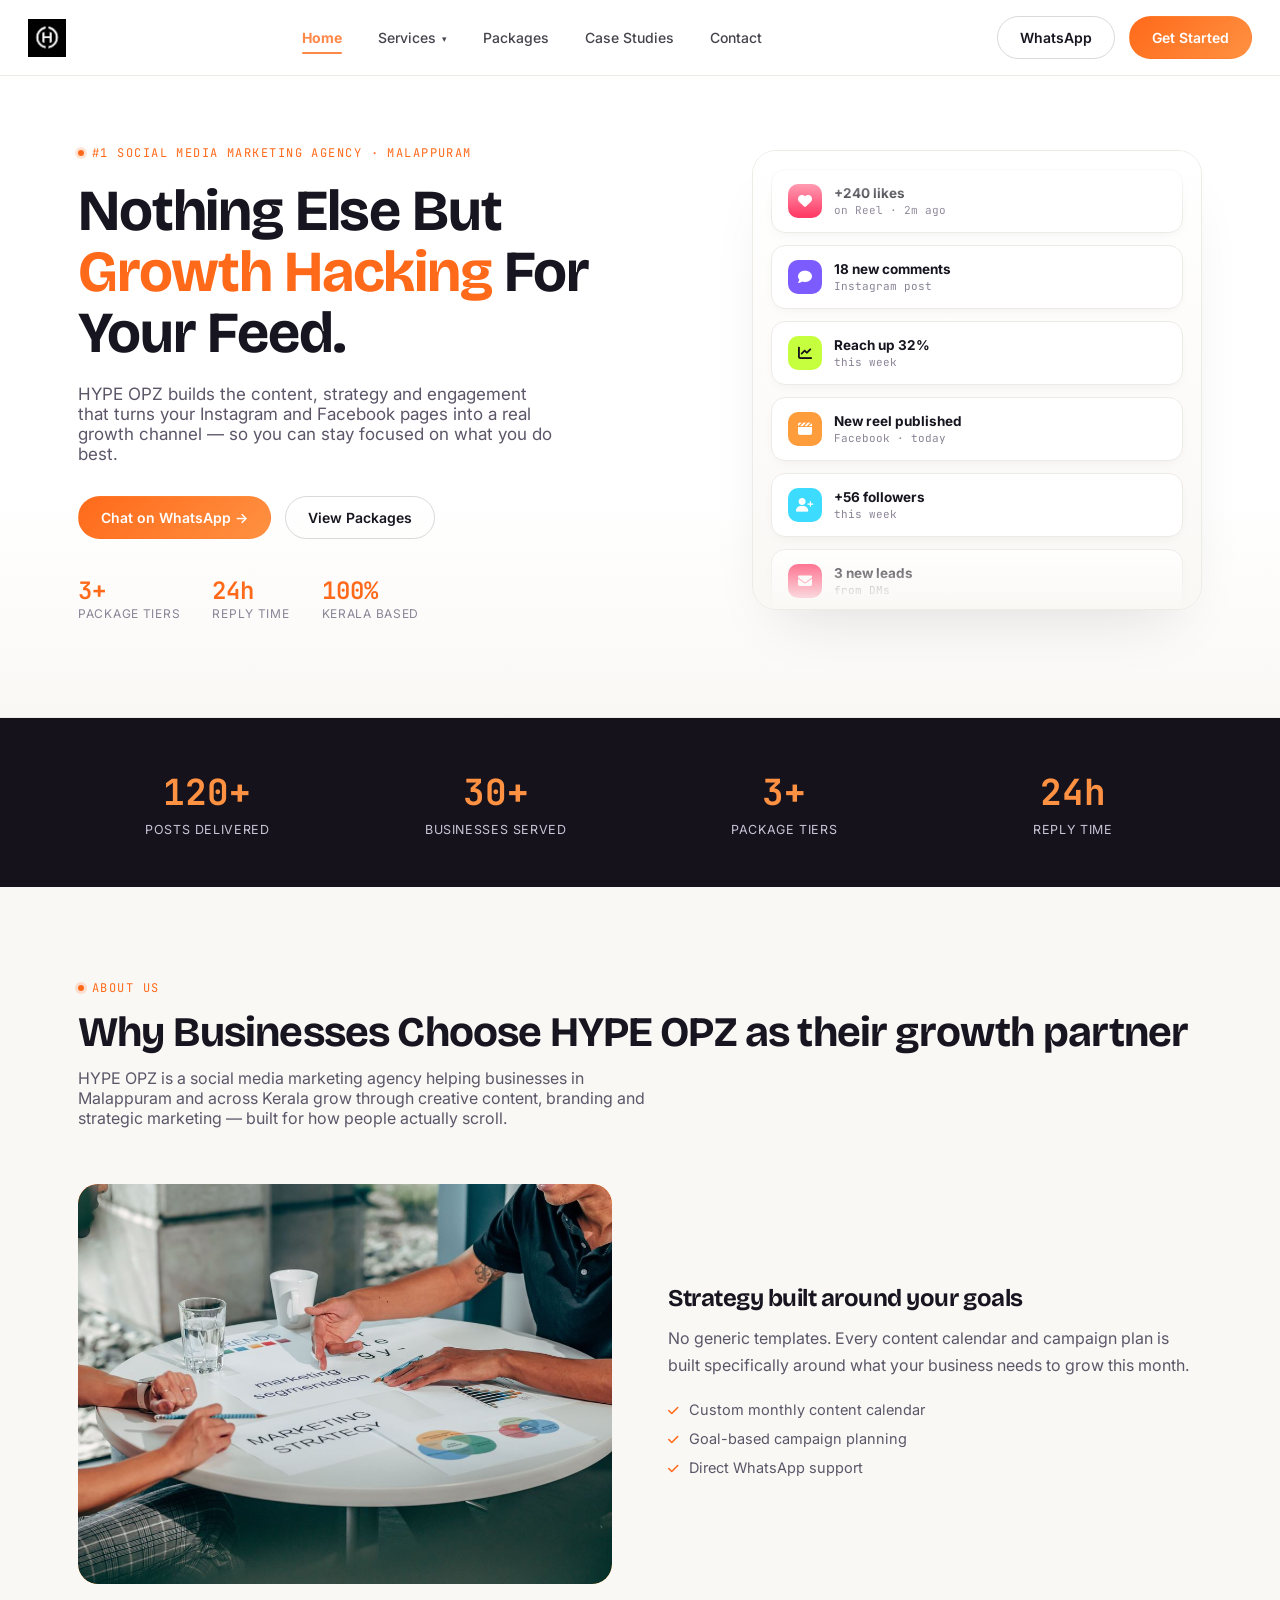
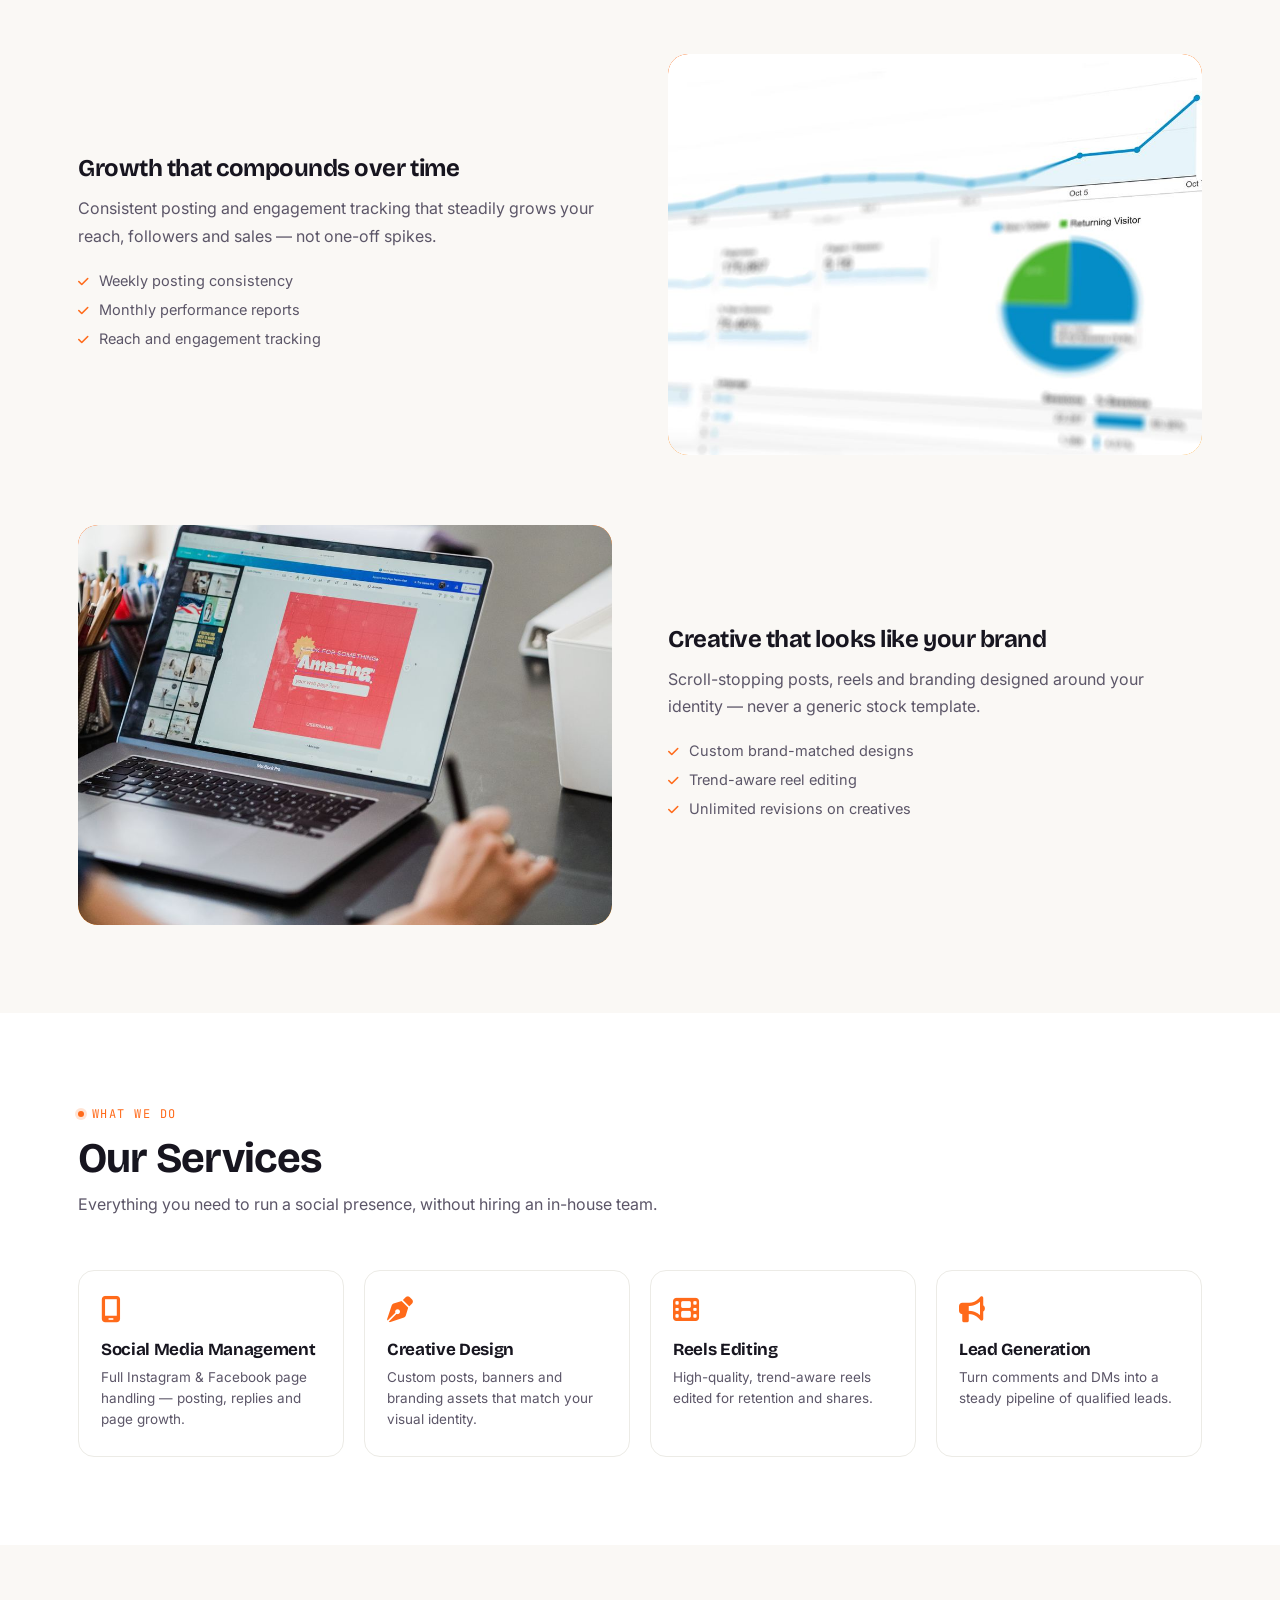
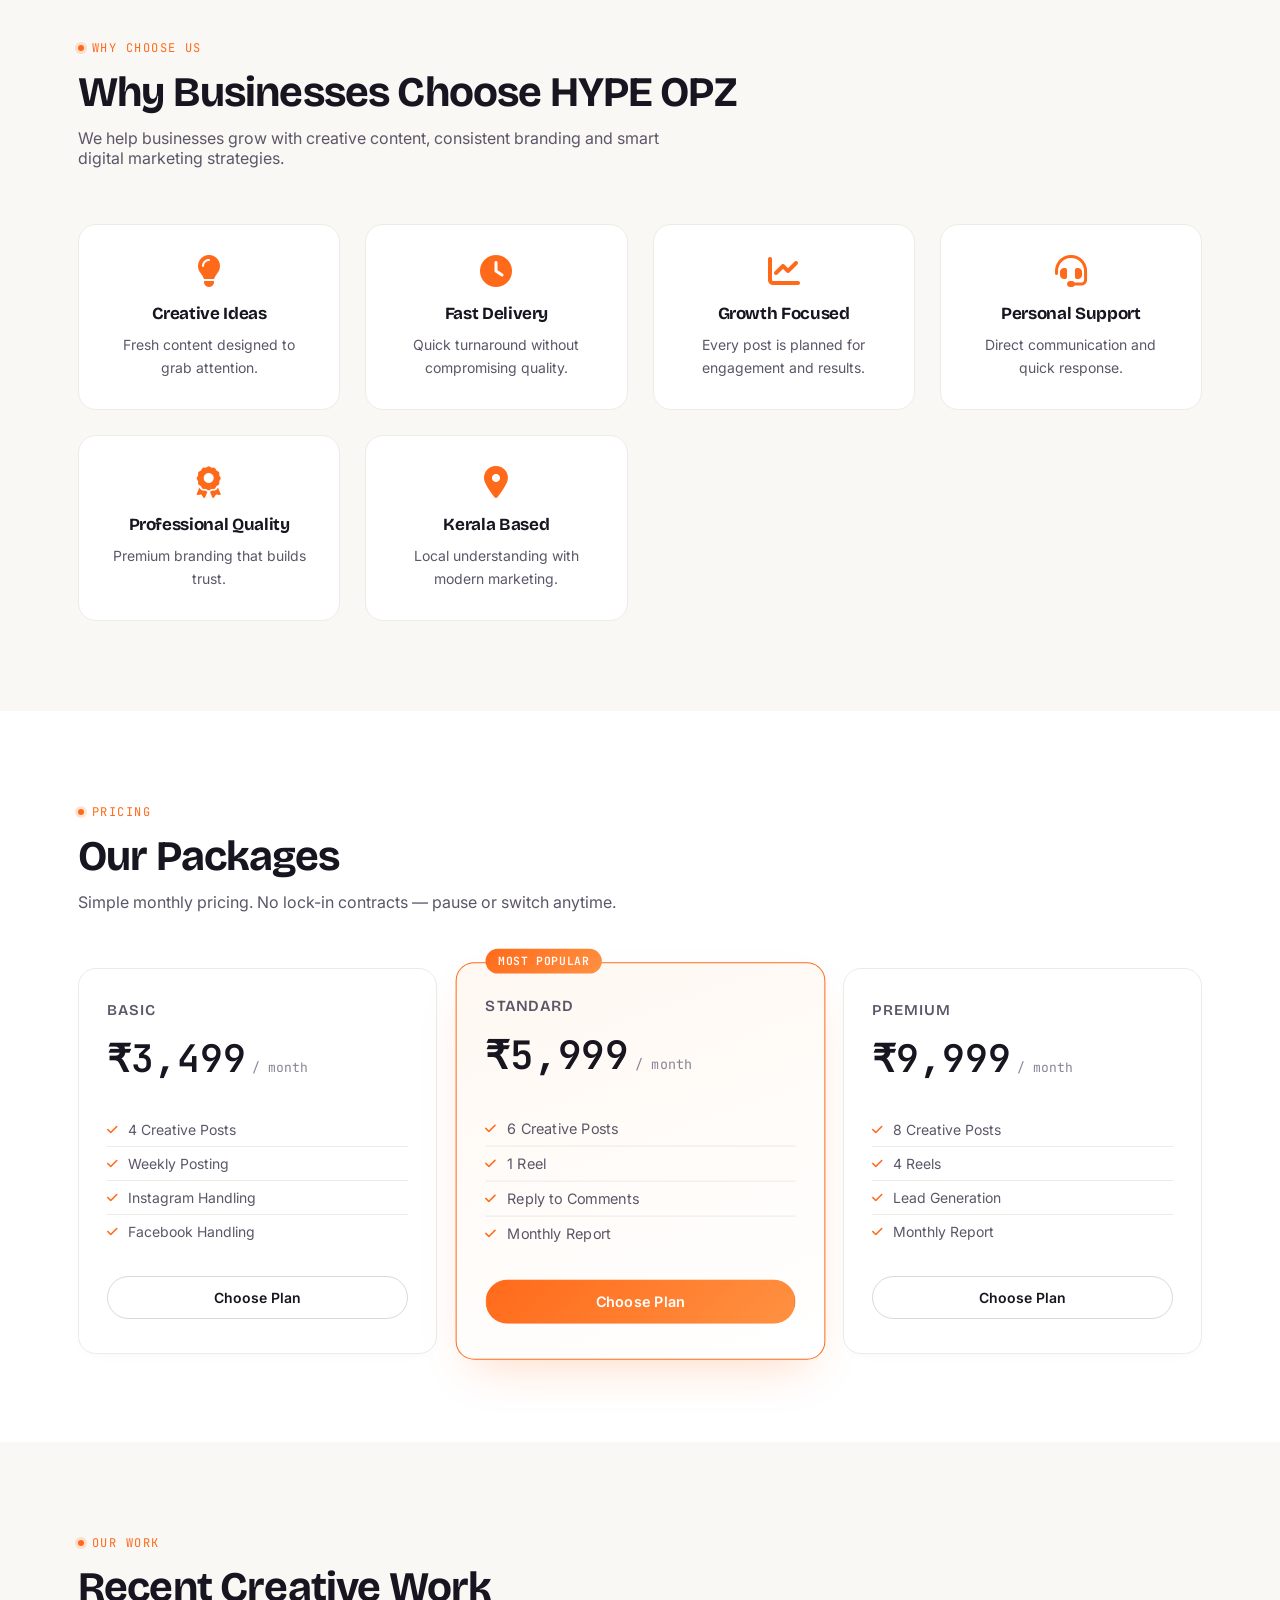
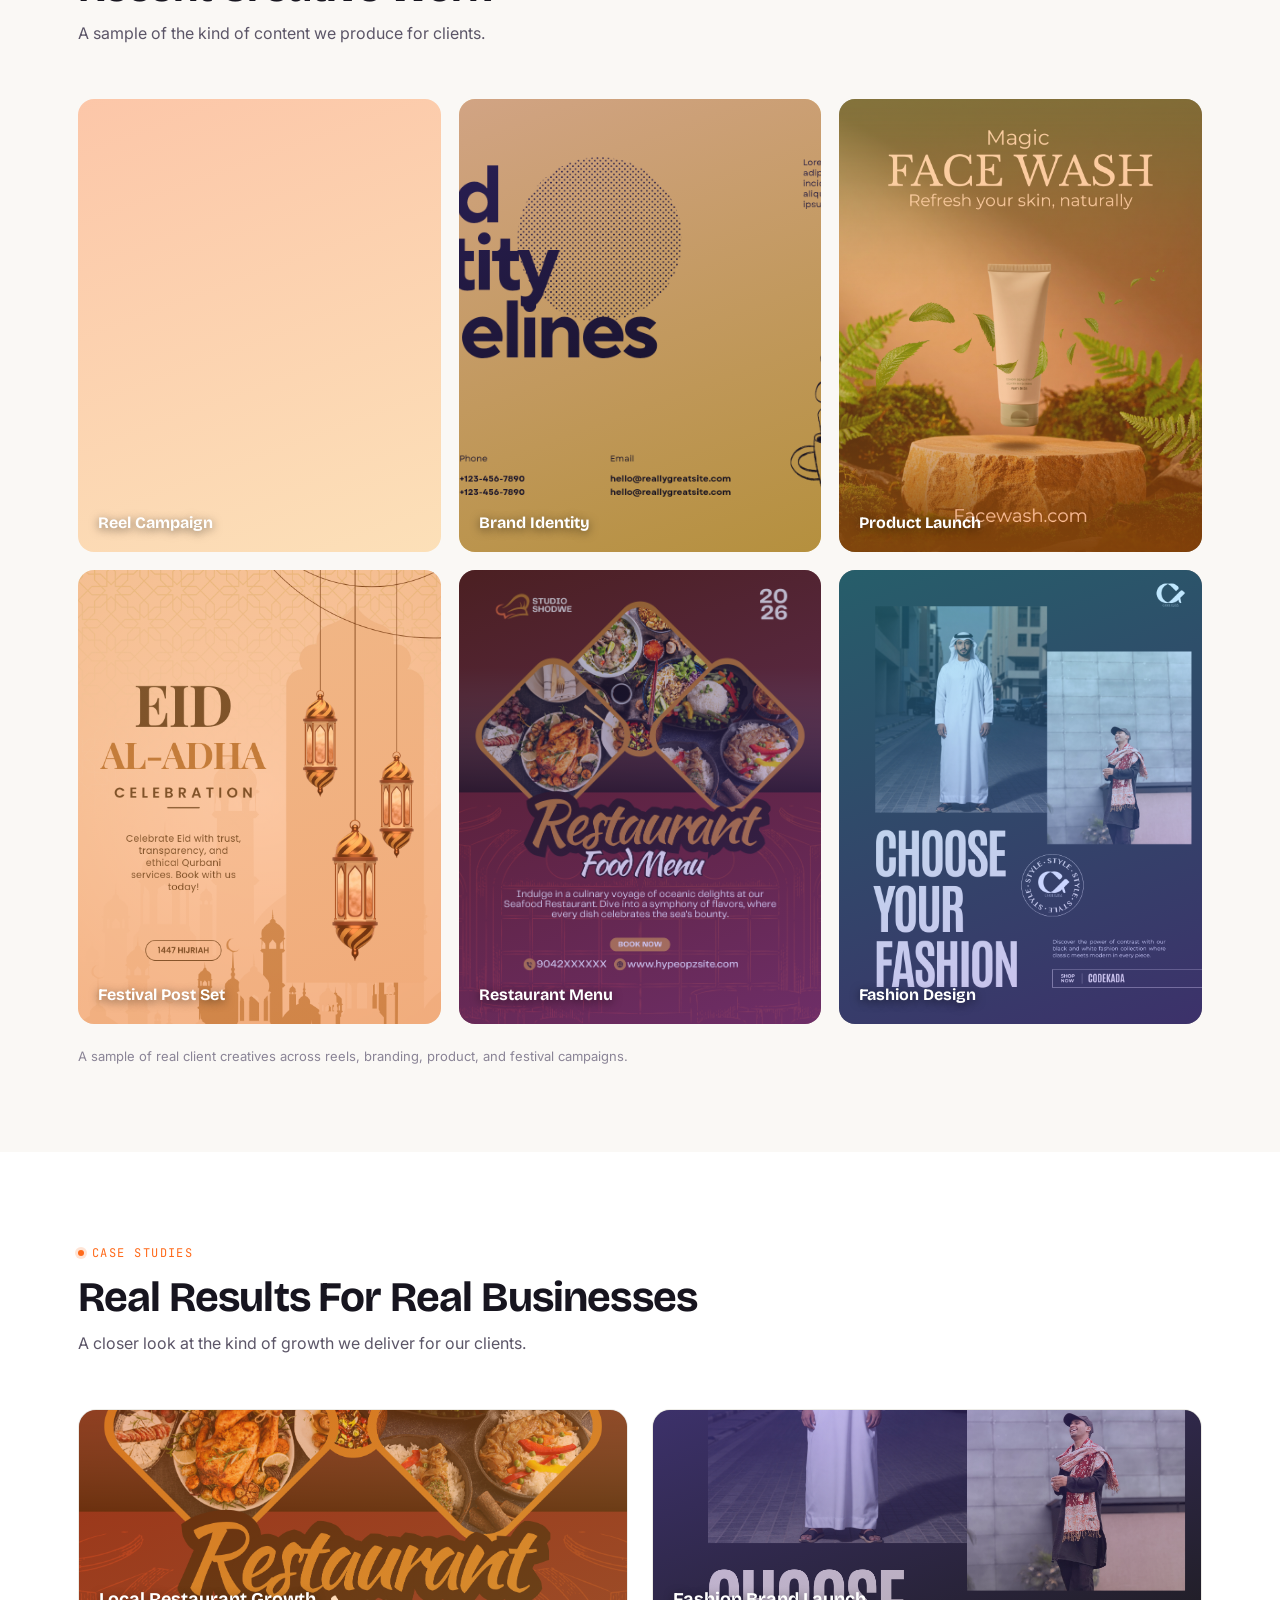
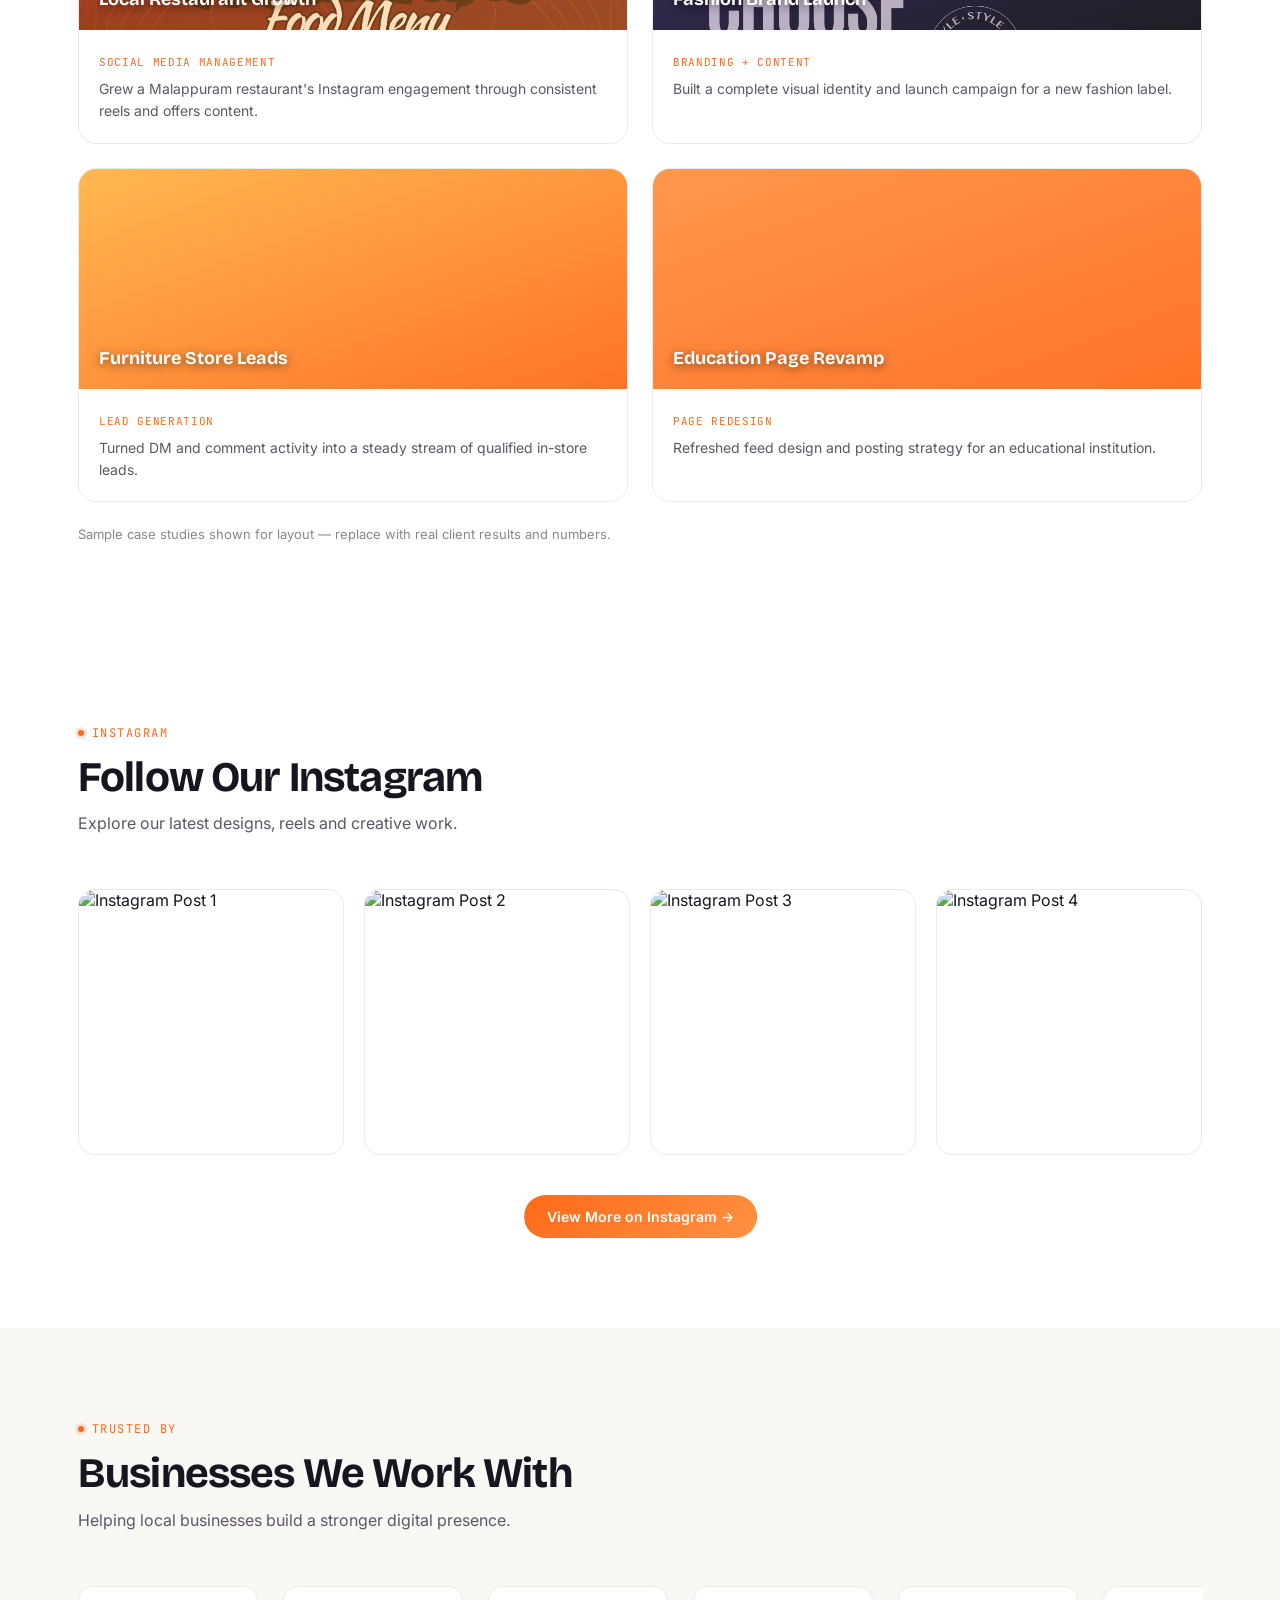
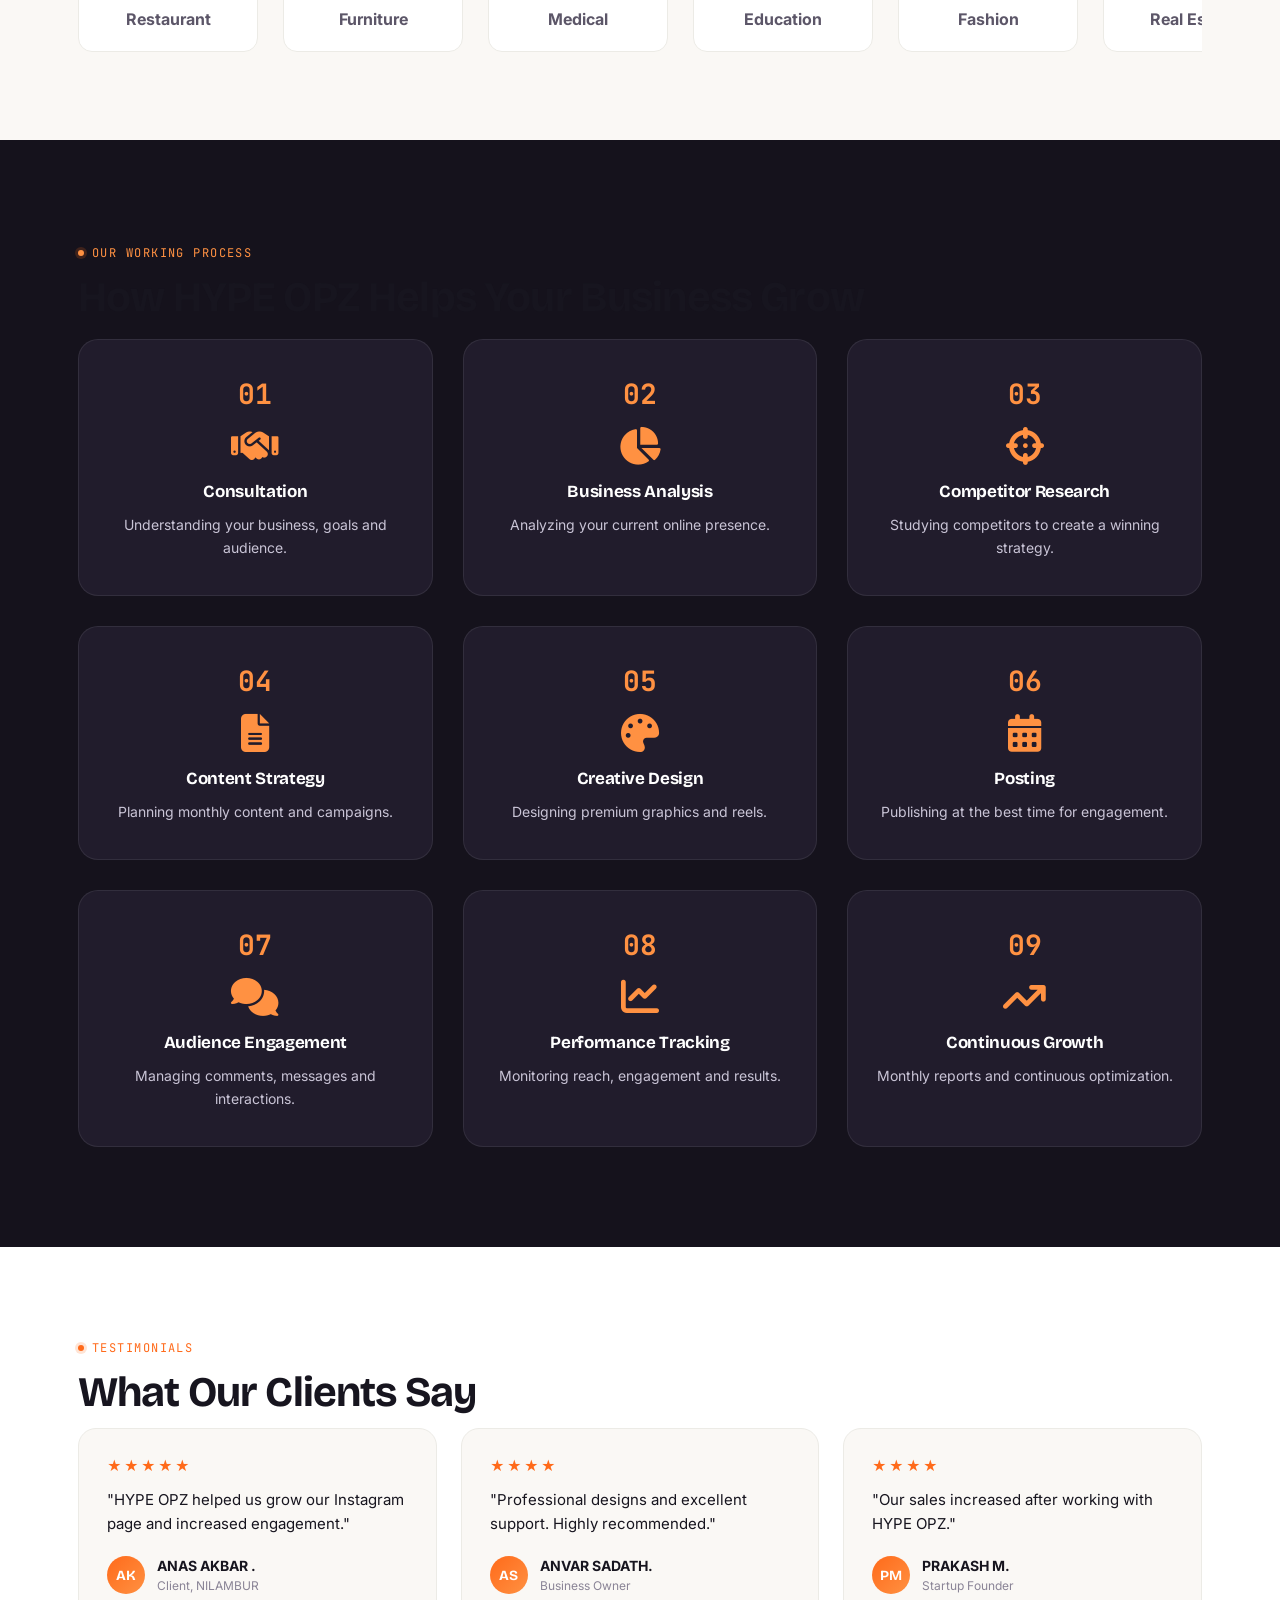
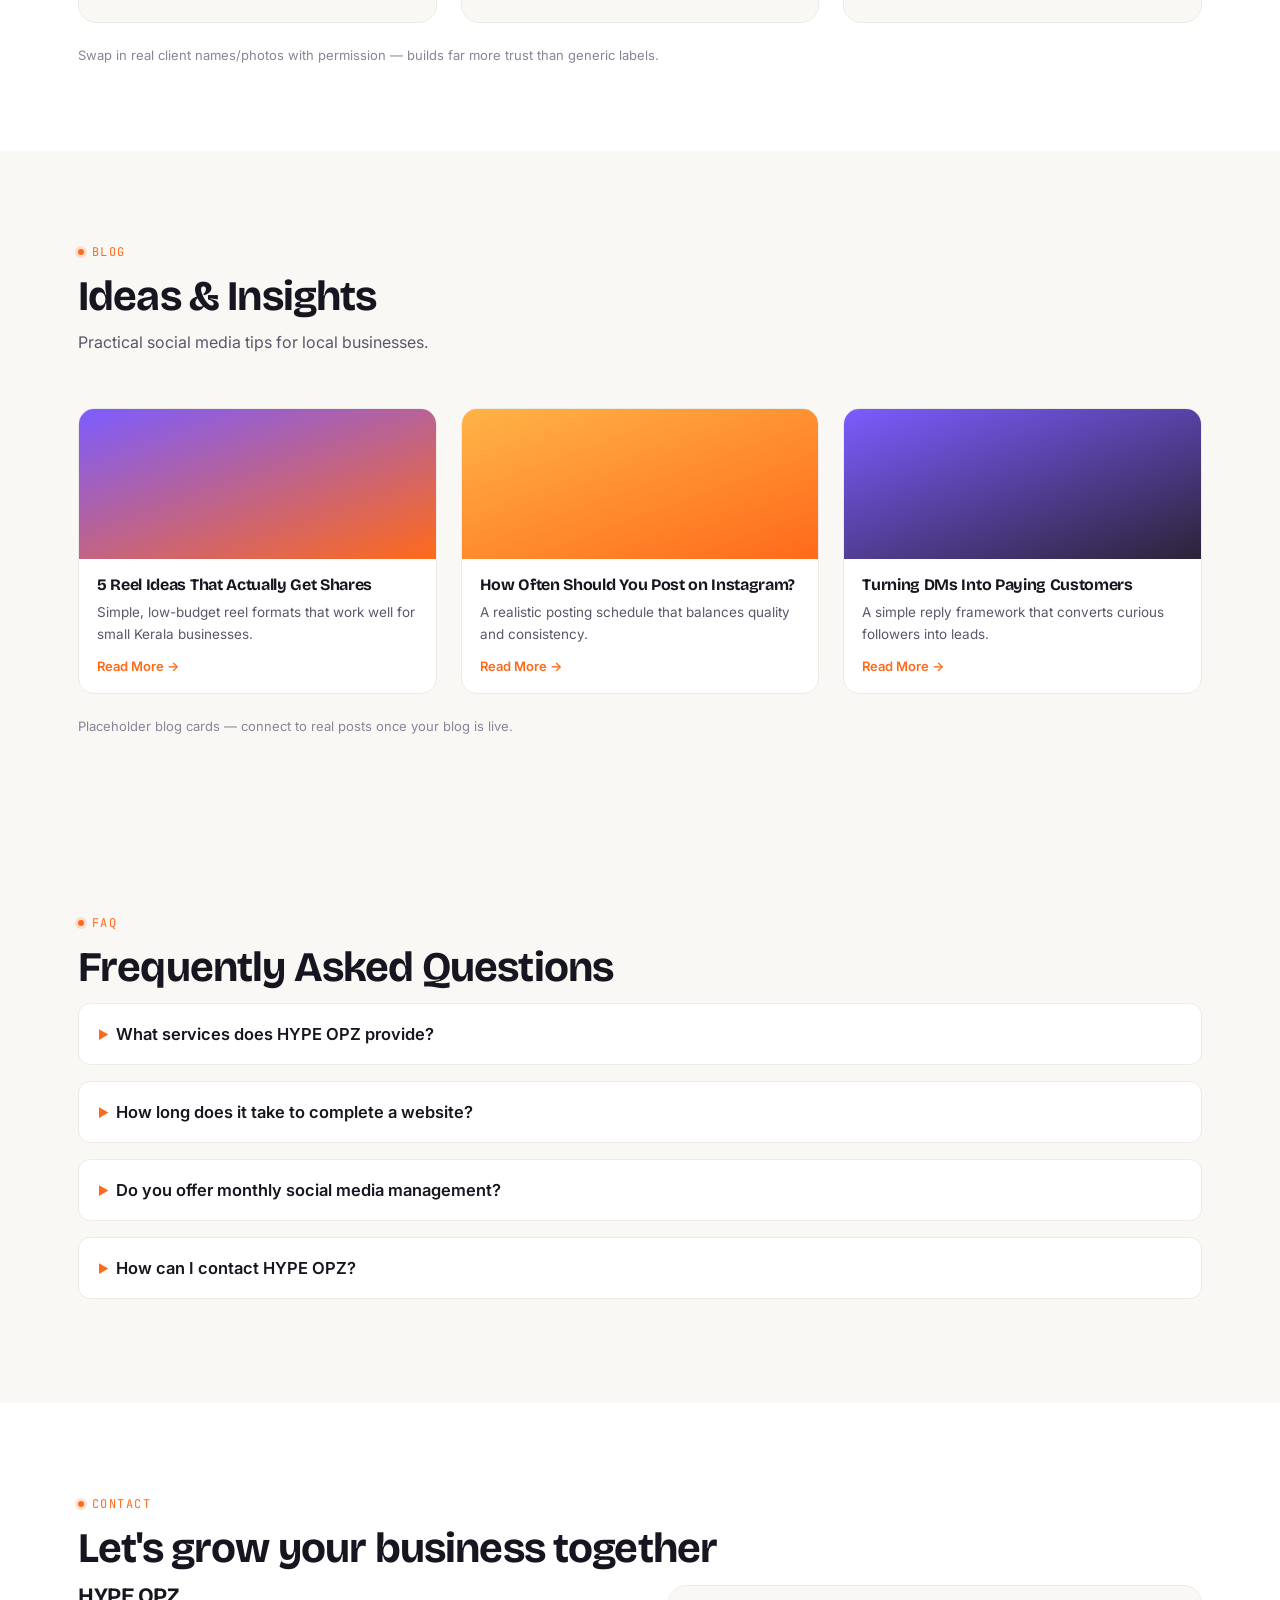
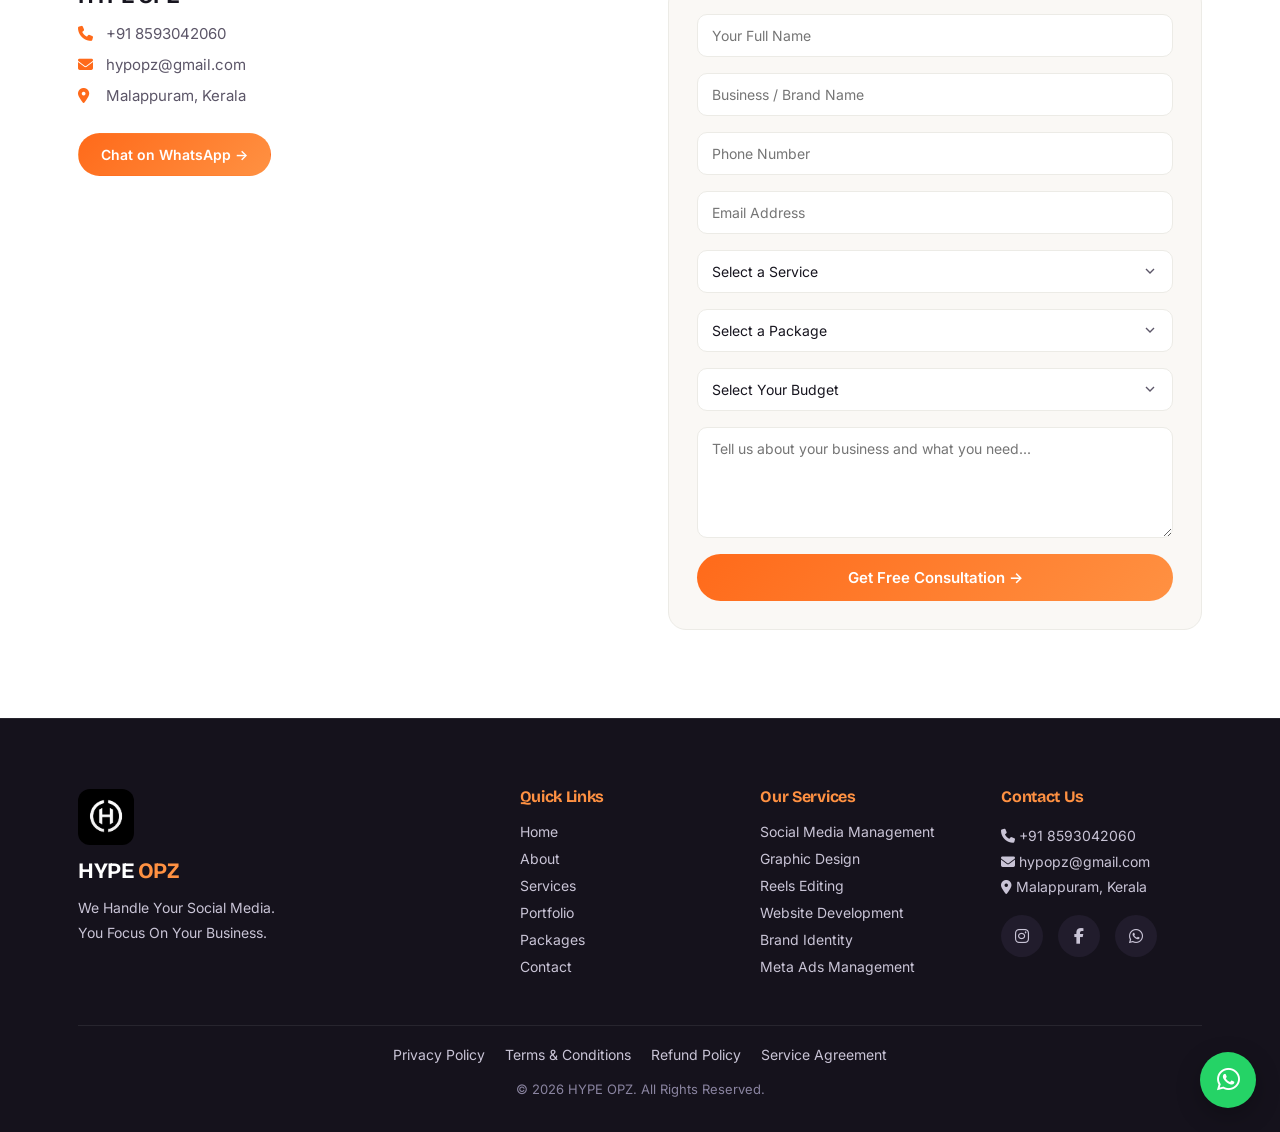
==== commit a51ecb16: "modified:   index.html" ====
--- a/index.html
+++ b/index.html
@@ -332,28 +332,28 @@
 
         <div class="portfolio-grid">
             <div class="portfolio-item t1">
-                <video src="assets/reel-campaign.mp4" autoplay muted loop playsinline></video>
+                <video src="reel-campaign.mp4" autoplay muted loop playsinline></video>
                 <span>Reel Campaign</span>
             </div>
             <div class="portfolio-item t2">
-                <img src="assets/brand-identity.png" alt="Brand Identity Guidelines" loading="lazy">
+                <img src="brand-identity.png" alt="Brand Identity Guidelines" loading="lazy">
                 <span>Brand Identity</span>
             </div>
             <div class="portfolio-item t3">
-                <img src="assets/facewash.png" alt="Face Wash Product Launch" loading="lazy">
+                <img src="facewash.png" alt="Face Wash Product Launch" loading="lazy">
                 <span>Product Launch</span>
             </div>
             <div class="portfolio-item t4">
-                <img src="assets/eid-aladha.png" alt="Eid Al-Adha Festival Post" loading="lazy">
+                <img src="eid-aladha.png" alt="Eid Al-Adha Festival Post" loading="lazy">
                 <span>Festival Post Set</span>
             </div>
             <div class="portfolio-item t5">
-                <img src="assets/restaurant-menu.png" alt="Restaurant Menu Page Redesign" loading="lazy">
-                <span>Page Redesign</span>
+                <img src="restaurant-menu.png" alt="Restaurant Menu Page Redesign" loading="lazy">
+                <span>Restaurant Menu </span>
             </div>
             <div class="portfolio-item t6">
-                <img src="assets/codekada.png" alt="Codekada Fashion Lead Gen" loading="lazy">
-                <span>Lead Gen Series</span>
+                <img src="codekada.png" alt="Codekada Fashion Lead Gen" loading="lazy">
+                <span>Fashion Design </span>
             </div>
         </div>
         <p class="note">A sample of real client creatives across reels, branding, product, and festival campaigns.</p>
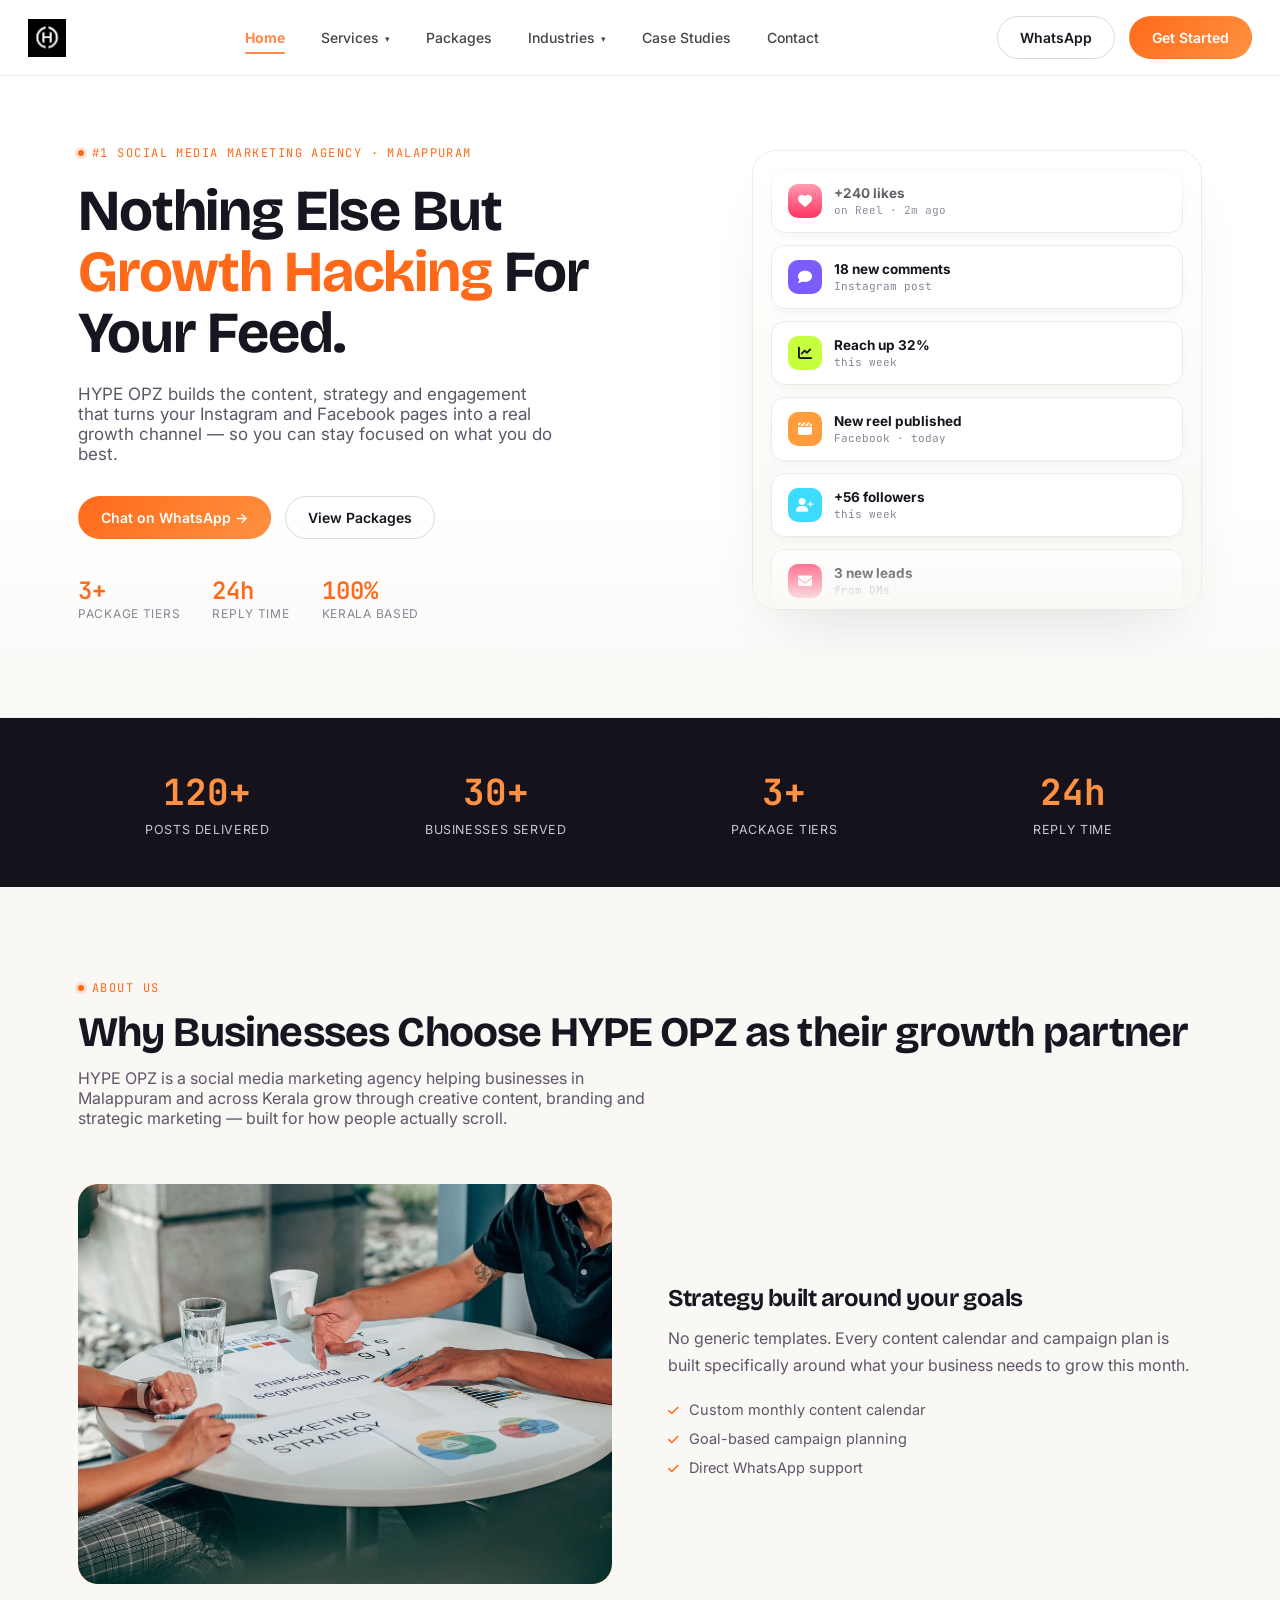
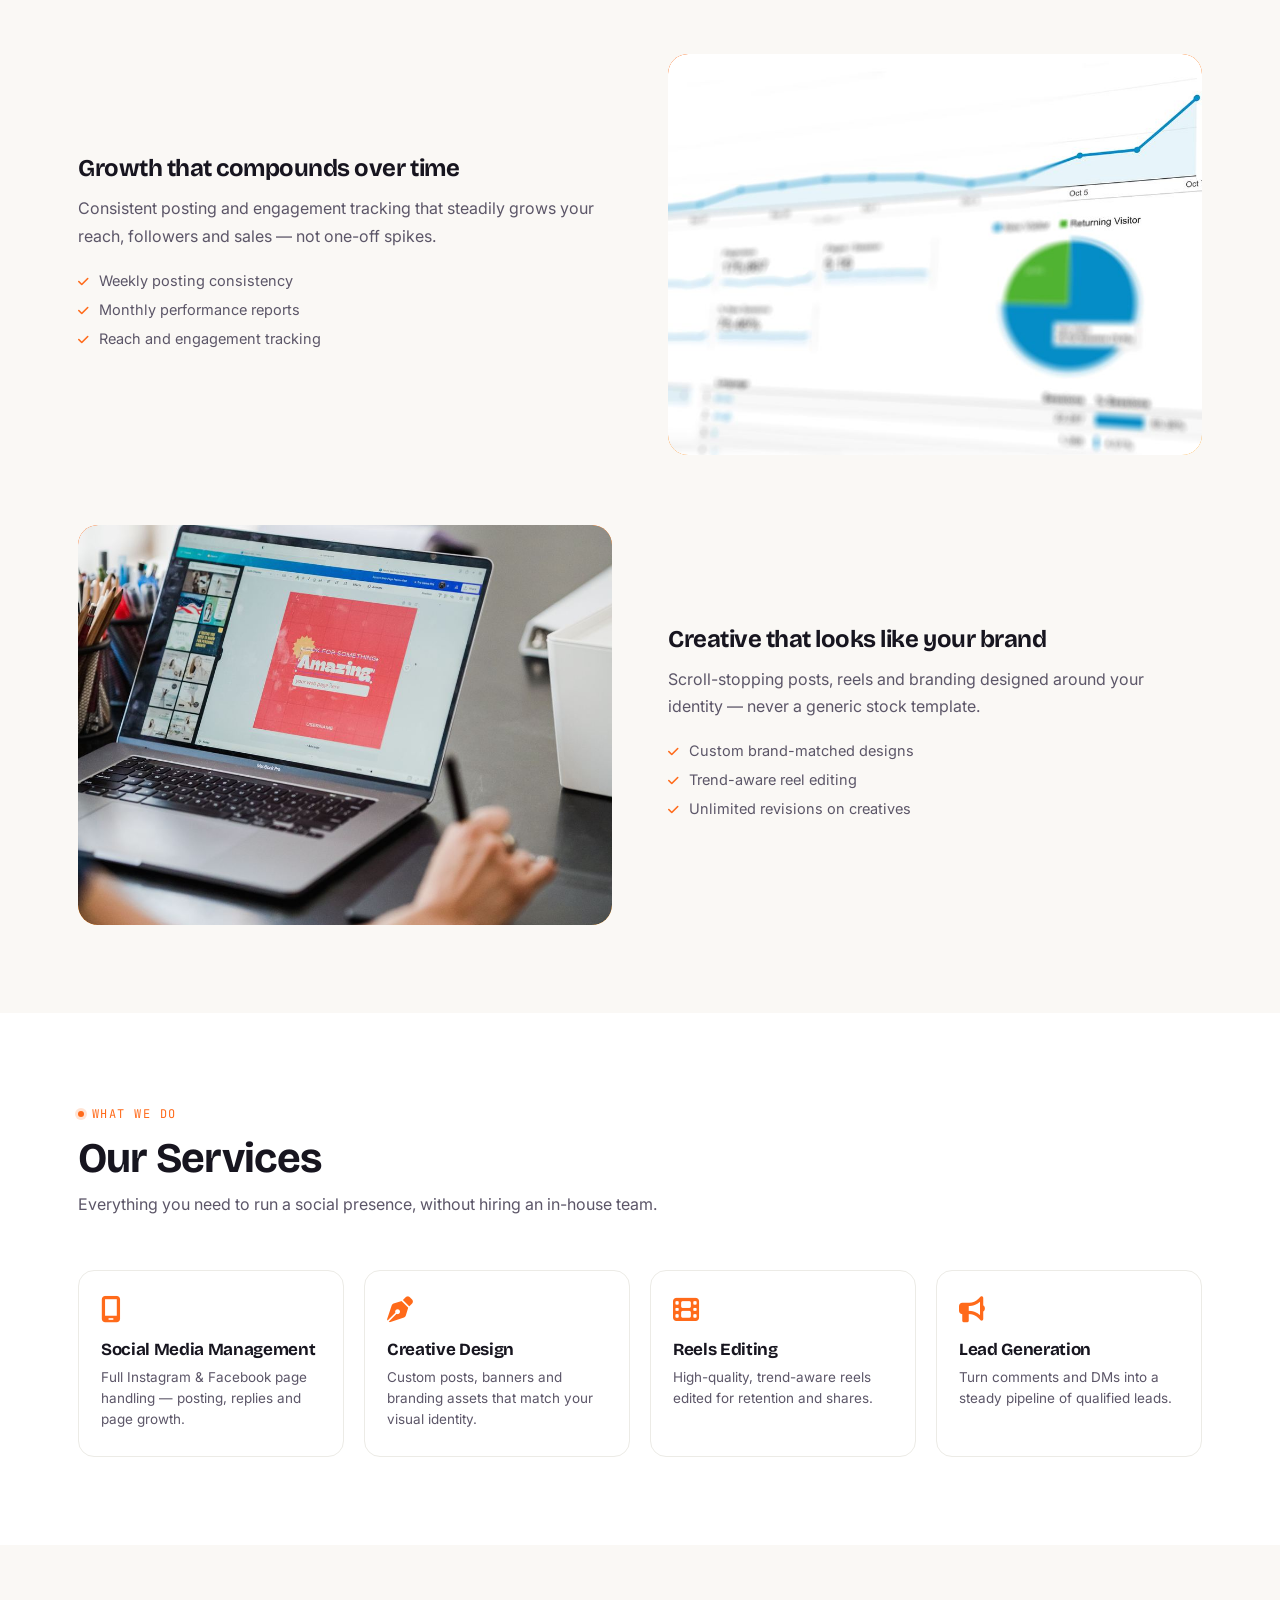
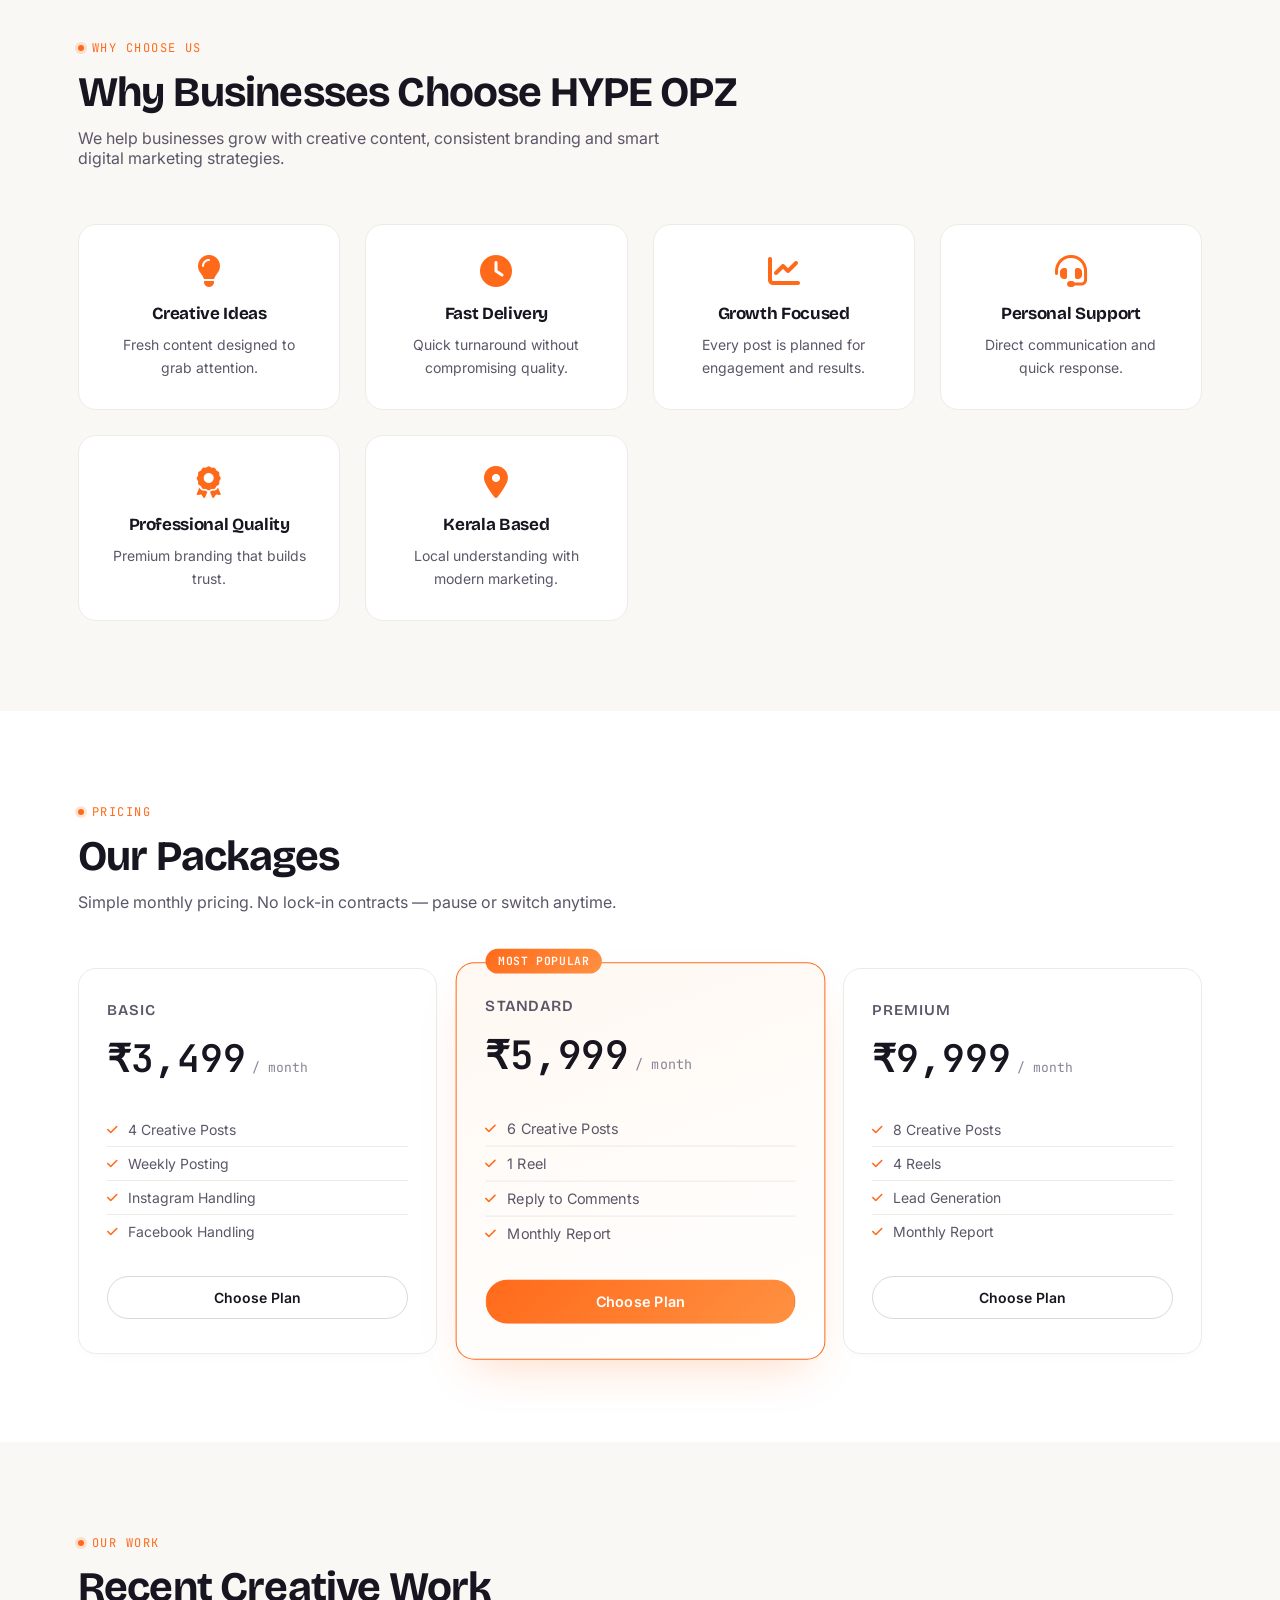
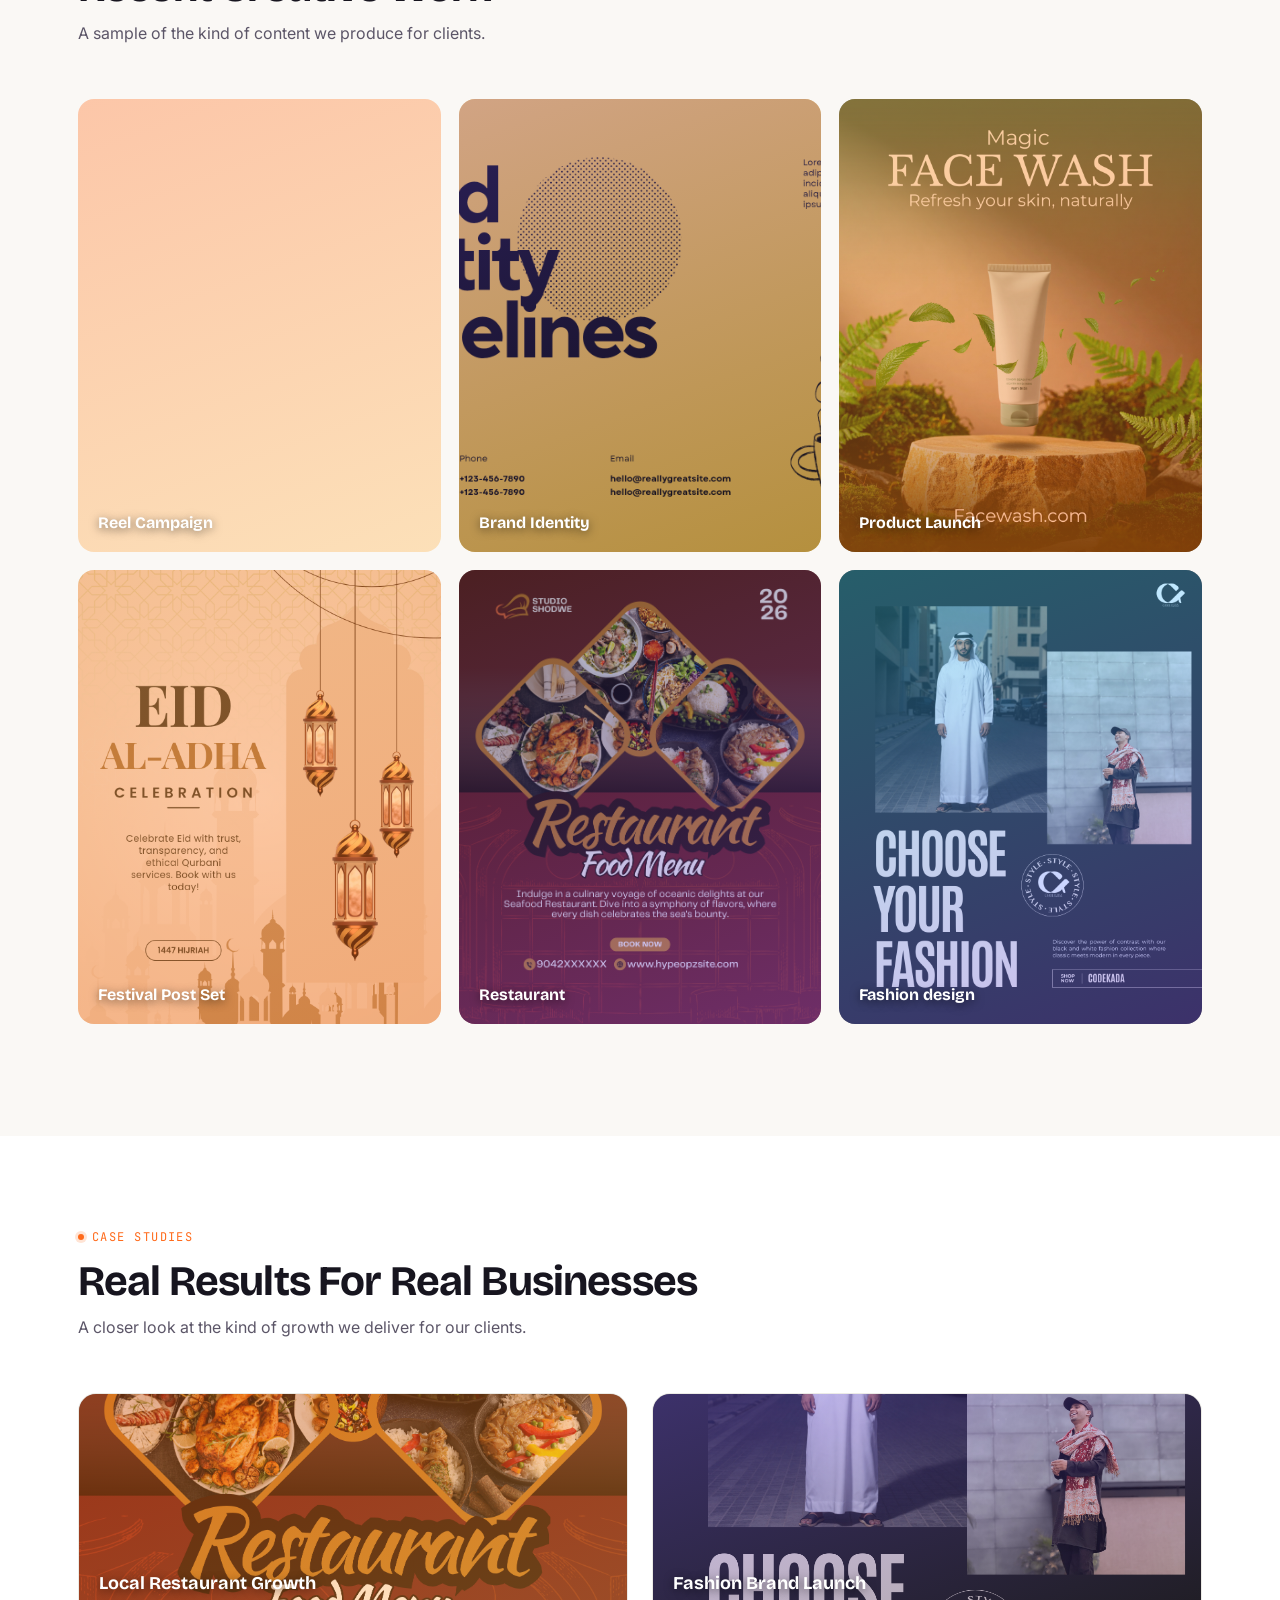
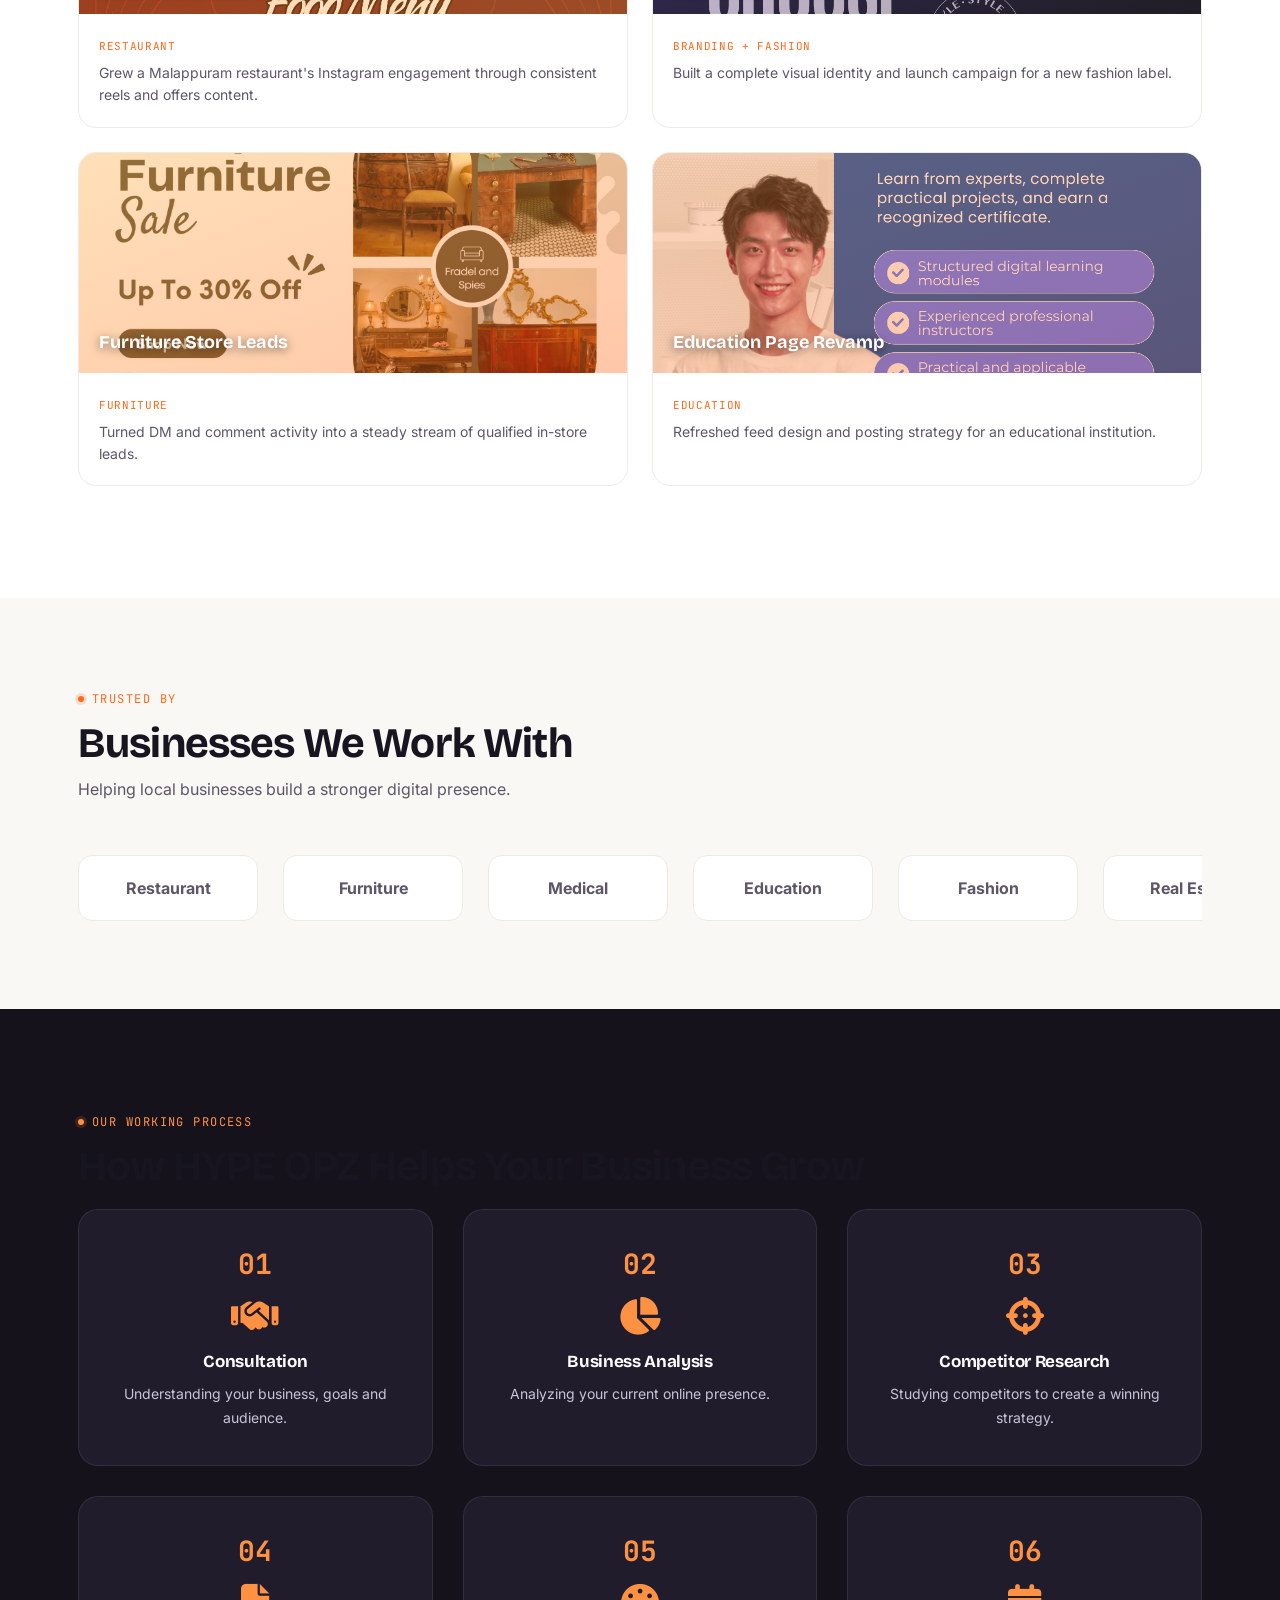
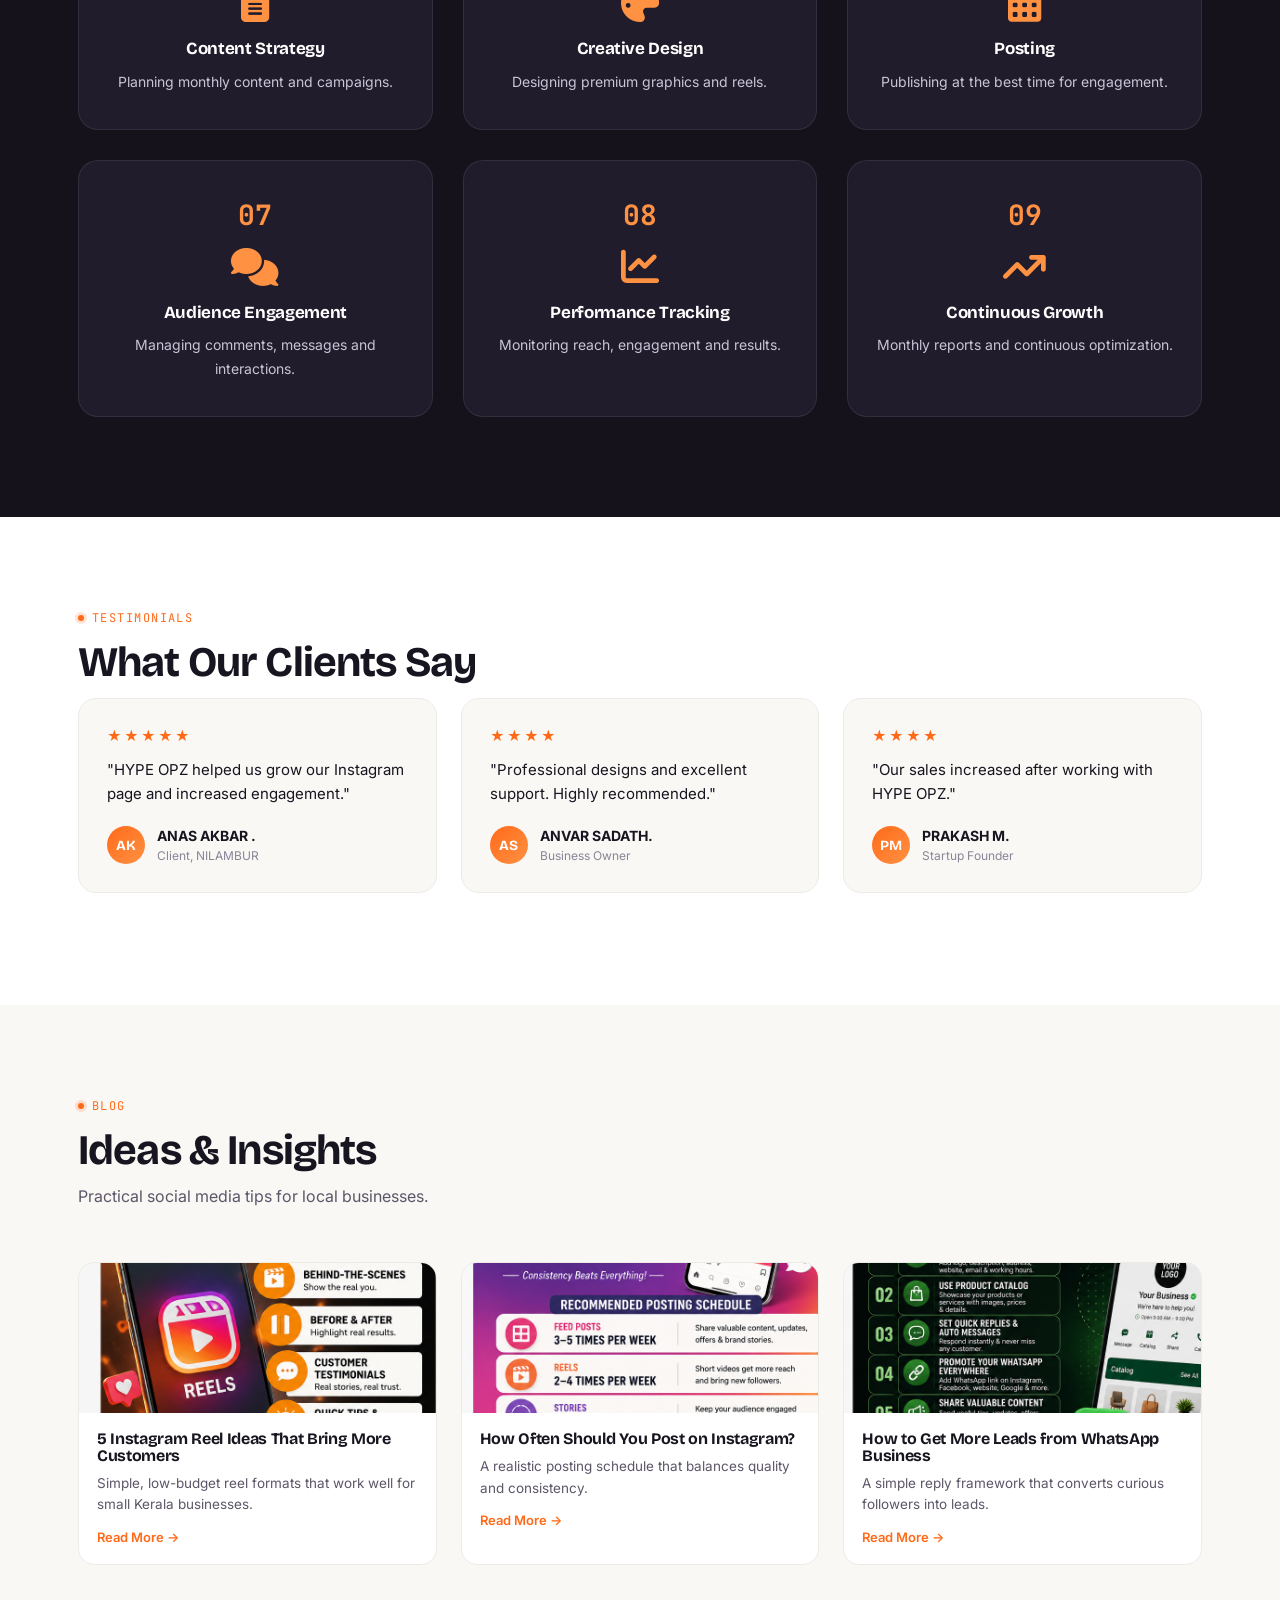
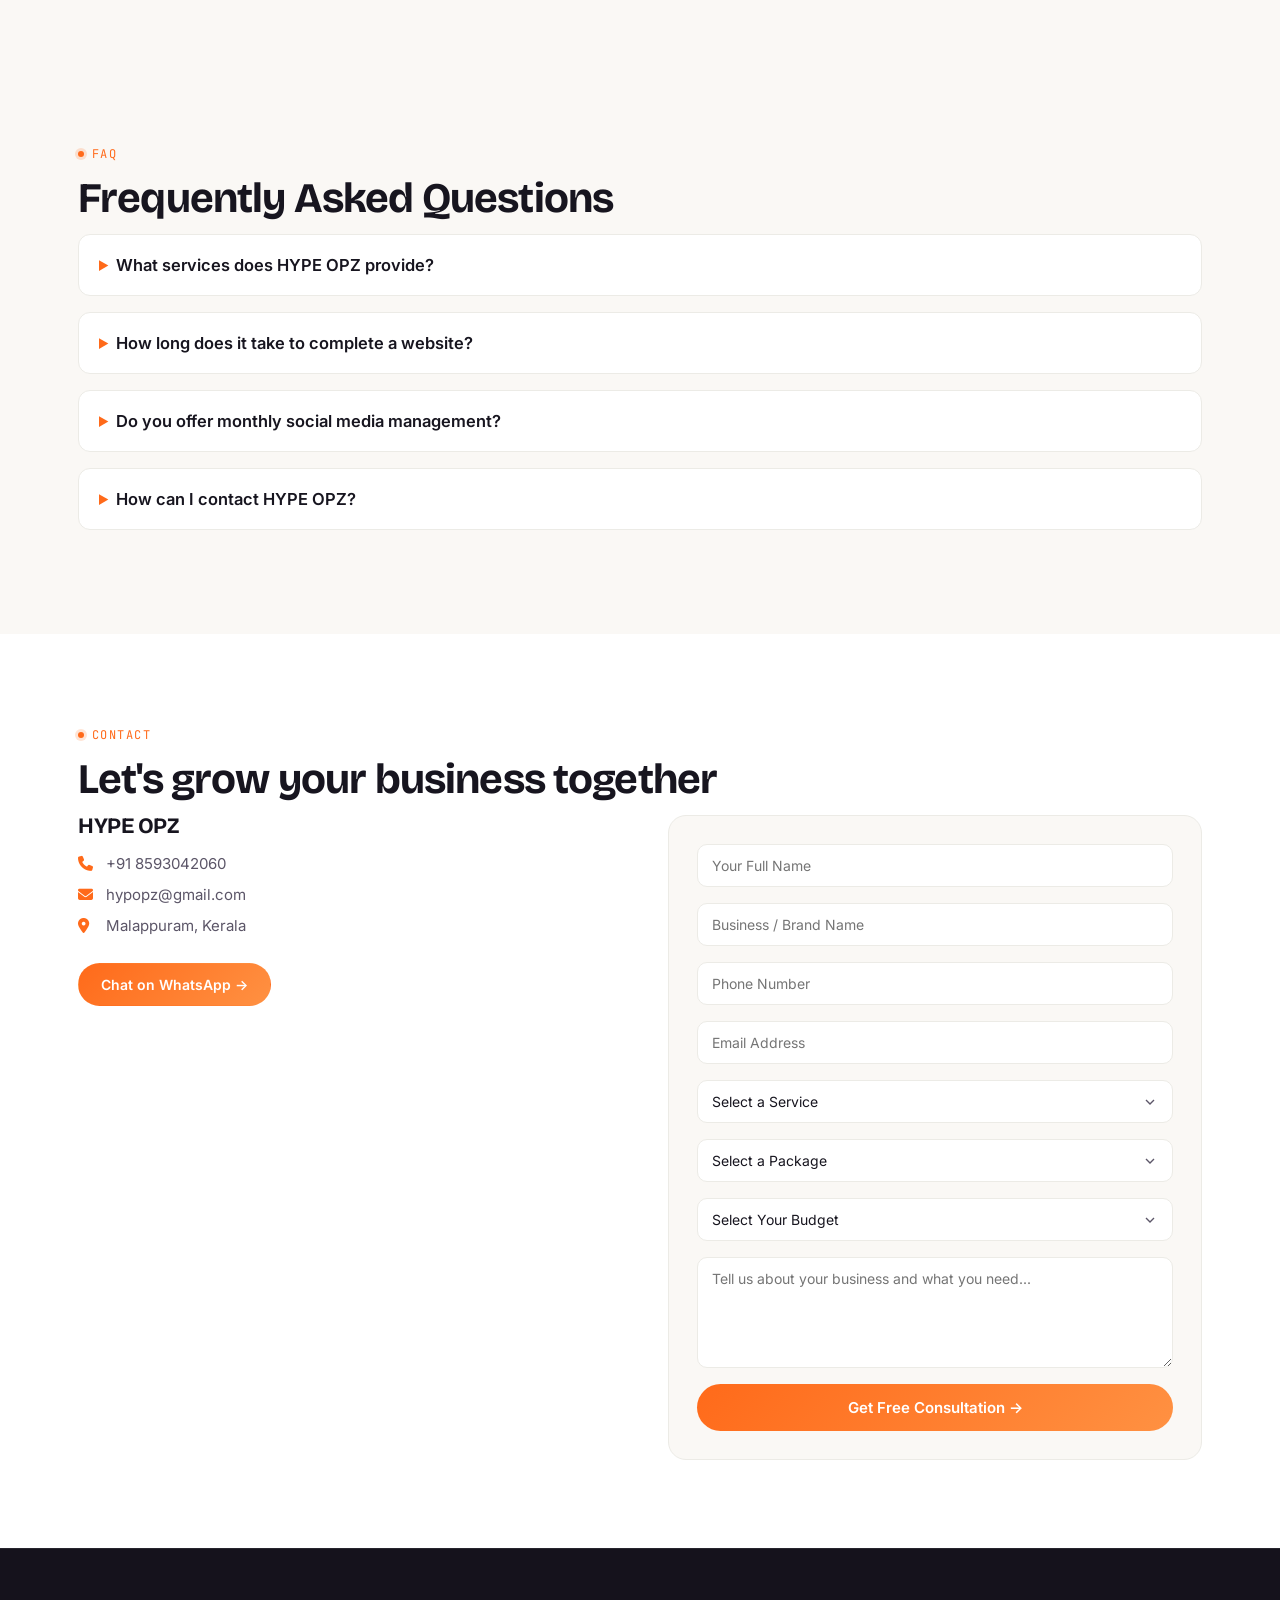
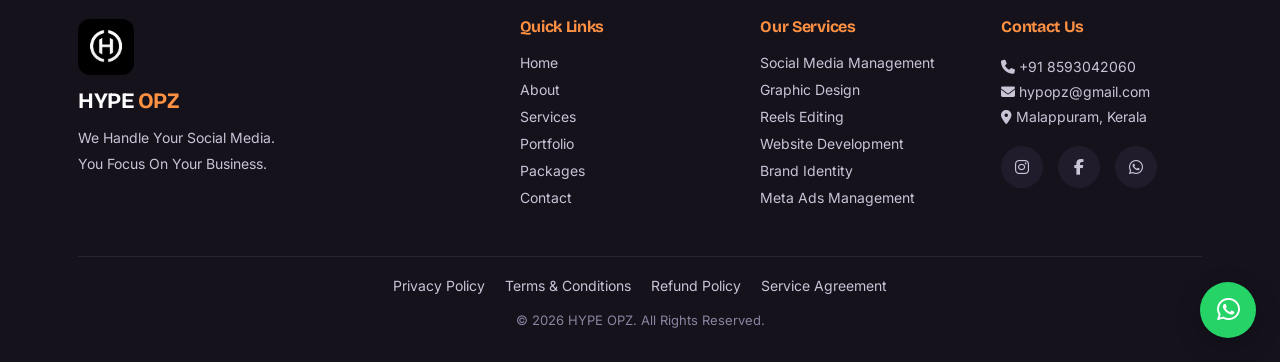
==== commit 56997188: "new file:   blog-posting-schedule.png" ====
--- a/index.html
+++ b/index.html
@@ -82,6 +82,17 @@
                 </div>
             </li>
             <li><a href="#packages">Packages</a></li>
+            <li class="has-dropdown">
+                <a href="#clients">Industries</a>
+                <div class="dropdown-panel">
+                    <a href="#clients">Restaurant</a>
+                    <a href="#clients">Furniture</a>
+                    <a href="#clients">Medical</a>
+                    <a href="#clients">Education</a>
+                    <a href="#clients">Fashion</a>
+                    <a href="#clients">Real Estate</a>
+                </div>
+            </li>
             <li><a href="#case-studies">Case Studies</a></li>
             <li><a href="#contact">Contact</a></li>
         </ul>
@@ -349,14 +360,14 @@
             </div>
             <div class="portfolio-item t5">
                 <img src="restaurant-menu.png" alt="Restaurant Menu Page Redesign" loading="lazy">
-                <span>Restaurant Menu </span>
+                <span>Restaurant</span>
             </div>
             <div class="portfolio-item t6">
                 <img src="codekada.png" alt="Codekada Fashion Lead Gen" loading="lazy">
-                <span>Fashion Design </span>
-            </div>
-        </div>
-        <p class="note">A sample of real client creatives across reels, branding, product, and festival campaigns.</p>
+                <span>Fashion design</span>
+            </div>
+        </div>
+        <p class="note"></p>
     </div>
 </section>
 <section class="case-studies" id="case-studies" data-aos="fade-up">
@@ -370,57 +381,31 @@
                     <img src="restaurant-menu.png" alt="Local Restaurant Growth" loading="lazy">
                     <span>Local Restaurant Growth</span>
                 </div>
-                <div class="case-body"><span class="tag">Social Media Management</span><p>Grew a Malappuram restaurant's Instagram engagement through consistent reels and offers content.</p></div>
+                <div class="case-body"><span class="tag">restaurant</span><p>Grew a Malappuram restaurant's Instagram engagement through consistent reels and offers content.</p></div>
             </div>
             <div class="case-card">
                 <div class="case-thumb t2">
                     <img src="codekada.png" alt="Fashion Brand Launch" loading="lazy">
                     <span>Fashion Brand Launch</span>
                 </div>
-                <div class="case-body"><span class="tag">Branding + Content</span><p>Built a complete visual identity and launch campaign for a new fashion label.</p></div>
+                <div class="case-body"><span class="tag">Branding + Fashion</span><p>Built a complete visual identity and launch campaign for a new fashion label.</p></div>
             </div>
             <div class="case-card">
-                <div class="case-thumb t3"><span>Furniture Store Leads</span></div>
-                <div class="case-body"><span class="tag">Lead Generation</span><p>Turned DM and comment activity into a steady stream of qualified in-store leads.</p></div>
+                <div class="case-thumb t3">
+                    <img src="furniture-sale.jpg" alt="Furniture Store Leads" loading="lazy">
+                    <span>Furniture Store Leads</span>
+                </div>
+                <div class="case-body"><span class="tag">Furniture</span><p>Turned DM and comment activity into a steady stream of qualified in-store leads.</p></div>
             </div>
             <div class="case-card">
-                <div class="case-thumb t4"><span>Education Page Revamp</span></div>
-                <div class="case-body"><span class="tag">Page Redesign</span><p>Refreshed feed design and posting strategy for an educational institution.</p></div>
-            </div>
-        </div>
-        <p class="note">Sample case studies shown for layout — replace with real client results and numbers.</p>
-    </div>
-</section>
-
-<section class="instagram-feed" id="instagram">
-    <div class="container">
-        <span class="eyebrow">Instagram</span>
-        <h2>Follow Our Instagram</h2>
-        <p class="lead">
-            Explore our latest designs, reels and creative work.
-        </p>
-
-        <div class="insta-grid">
-            <a href="https://www.instagram.com/hype_opz" target="_blank">
-                <img src="images/post1.jpg" alt="Instagram Post 1">
-            </a>
-
-            <a href="https://www.instagram.com/hype_opz" target="_blank">
-                <img src="images/post2.jpg" alt="Instagram Post 2">
-            </a>
-
-            <a href="https://www.instagram.com/hype_opz" target="_blank">
-                <img src="images/post3.jpg" alt="Instagram Post 3">
-            </a>
-
-            <a href="https://www.instagram.com/hype_opz" target="_blank">
-                <img src="images/post4.jpg" alt="Instagram Post 4">
-            </a>
-
-            <a href="https://www.instagram.com/hype_opz" class="btn btn-primary" target="_blank">
-                View More on Instagram →
-            </a>
-        </div>
+                <div class="case-thumb t4">
+                    <img src="education-course.png" alt="Education Page Revamp" loading="lazy">
+                    <span>Education Page Revamp</span>
+                </div>
+                <div class="case-body"><span class="tag">Education</span><p>Refreshed feed design and posting strategy for an educational institution.</p></div>
+            </div>
+        </div>
+        <p class="note"></p>
     </div>
 </section>
 
@@ -561,7 +546,7 @@
                 <div class="who"><div class="avatar">PM</div><div><b>PRAKASH M.</b><small>Startup Founder</small></div></div>
             </div>
         </div>
-        <p class="note">Swap in real client names/photos with permission — builds far more trust than generic labels.</p>
+        <p class="note"></p>
     </div>
 </section>
 <section class="blog" id="blog" data-aos="fade-up">
@@ -571,31 +556,36 @@
         <p class="lead">Practical social media tips for local businesses.</p>
         <div class="blog-grid">
             <div class="blog-card">
-                <div class="blog-thumb"></div>
+                <div class="blog-thumb blog-thumb-1">
+                    <img src="blog-reel-ideas.png" alt="5 Instagram Reel Ideas That Bring More Customers" loading="lazy">
+                </div>
                 <div class="blog-body">
-                    <h3>5 Reel Ideas That Actually Get Shares</h3>
+                    <h3>5 Instagram Reel Ideas That Bring More Customers</h3>
                     <p>Simple, low-budget reel formats that work well for small Kerala businesses.</p>
-                    <a href="#">Read More →</a>
+                    <a href="https://digital-growth-pro.blogspot.com/2026/07/5-instagram-reel-ideas-that-bring-more.html" target="_blank" rel="noopener">Read More →</a>
                 </div>
             </div>
             <div class="blog-card">
-                <div class="blog-thumb" style="background:linear-gradient(160deg,var(--amber),var(--primary))"></div>
+                <div class="blog-thumb blog-thumb-2">
+                    <img src="blog-posting-schedule.png" alt="How Often Should You Post on Instagram?" loading="lazy">
+                </div>
                 <div class="blog-body">
                     <h3>How Often Should You Post on Instagram?</h3>
                     <p>A realistic posting schedule that balances quality and consistency.</p>
-                    <a href="#">Read More →</a>
+                    <a href="https://digital-growth-pro.blogspot.com/2026/07/how-often-should-you-post-on-instagram.html" target="_blank" rel="noopener">Read More →</a>
                 </div>
             </div>
             <div class="blog-card">
-                <div class="blog-thumb" style="background:linear-gradient(160deg,#7c5cff,#2b2438)"></div>
+                <div class="blog-thumb blog-thumb-3">
+                    <img src="blog-whatsapp-leads.png" alt="How to Get More Leads from WhatsApp Business" loading="lazy">
+                </div>
                 <div class="blog-body">
-                    <h3>Turning DMs Into Paying Customers</h3>
+                    <h3>How to Get More Leads from WhatsApp Business</h3>
                     <p>A simple reply framework that converts curious followers into leads.</p>
-                    <a href="#">Read More →</a>
-                </div>
-            </div>
-        </div>
-        <p class="note">Placeholder blog cards — connect to real posts once your blog is live.</p>
+                    <a href="https://digital-growth-pro.blogspot.com/2026/07/how-to-get-more-leads-from-whatsapp.html" target="_blank" rel="noopener">Read More →</a>
+                </div>
+            </div>
+        </div>
     </div>
 </section>
 
@@ -690,9 +680,9 @@
     <select name="Package" required>
         <option value="" selected disabled>Select a Package</option>
 
-        <option>Basic - ₹2,499 / Month</option>
-        <option>Standard - ₹4,999 / Month</option>
-        <option>Premium - ₹7,499 / Month</option>
+        <option>Basic - ₹3,499 / Month</option>
+        <option>Standard - ₹5,999 / Month</option>
+        <option>Premium - ₹9,999 / Month</option>
         <option>Custom Package</option>
         <option>Need Consultation</option>
     </select>
--- a/style.css
+++ b/style.css
@@ -366,6 +366,23 @@
   .legal-page h2{font-size:22px;}
 }
 
+/* BLOG POST PAGES */
+.blog-post-page{padding:120px 0 80px;background:var(--bg-soft);color:var(--ink);min-height:100vh;}
+.blog-post-container{max-width:820px;margin:auto;background:#fff;padding:50px;border-radius:16px;box-shadow:0 10px 35px rgba(23,21,31,.08);}
+.blog-back{display:inline-block;margin-bottom:18px;color:var(--primary);font-weight:600;font-size:14px;text-decoration:none;}
+.blog-back:hover{text-decoration:underline;}
+.blog-post-page h1{font-size:36px;margin:6px 0 14px;color:var(--ink);line-height:1.25;}
+.blog-post-lead{color:var(--text-dim);font-size:17px;margin-bottom:26px;}
+.blog-post-hero{width:100%;border-radius:14px;margin-bottom:32px;display:block;}
+.blog-post-body h2{font-size:21px;margin:28px 0 10px;color:var(--ink);}
+.blog-post-body p{line-height:1.9;color:var(--text-dim);font-size:16px;margin-bottom:6px;}
+.blog-post-cta{display:inline-block;margin-top:34px;}
+@media(max-width:768px){
+  .blog-post-page{padding:60px 0 60px;}
+  .blog-post-container{padding:28px 20px;}
+  .blog-post-page h1{font-size:26px;}
+}
+
 /* 404 PAGE */
 .error-page{height:100vh;display:flex;justify-content:center;align-items:center;background:#ffffff;color:var(--ink);text-align:center;}
 .error-box h1{font-size:120px;color:var(--primary);}
@@ -404,7 +421,7 @@
 .case-thumb.t2::before{background:linear-gradient(160deg,var(--violet),#2b2438);}
 .case-thumb.t3::before{background:linear-gradient(160deg,#ffb347,#ff6a1a);}
 .case-thumb.t4::before{background:linear-gradient(160deg,#ff9142,var(--primary));}
-.case-thumb.t1::before,.case-thumb.t2::before{opacity:.35;}
+.case-thumb.t1::before,.case-thumb.t2::before,.case-thumb.t3::before,.case-thumb.t4::before{opacity:.35;}
 .case-body{padding:20px;}
 .case-body .tag{font-family:'JetBrains Mono',monospace;font-size:11px;color:var(--primary);text-transform:uppercase;letter-spacing:.06em;}
 .case-body p{color:var(--text-dim);font-size:14px;margin-top:8px;line-height:1.6;}
@@ -426,7 +443,9 @@
 .blog-grid{display:grid;grid-template-columns:repeat(3,1fr);gap:24px;}
 .blog-card{background:#fff;border:1px solid var(--border);border-radius:16px;overflow:hidden;transition:transform .3s, box-shadow .3s;}
 .blog-card:hover{transform:translateY(-6px);box-shadow:0 20px 40px -20px rgba(23,21,31,.15);}
-.blog-thumb{height:150px;background:linear-gradient(160deg,var(--violet),var(--primary));}
+.blog-thumb{height:150px;background:linear-gradient(160deg,var(--violet),var(--primary));overflow:hidden;}
+.blog-thumb img{width:100%;height:100%;object-fit:cover;display:block;transition:transform .35s ease;}
+.blog-card:hover .blog-thumb img{transform:scale(1.06);}
 .blog-body{padding:18px;}
 .blog-body h3{font-size:16px;margin-bottom:8px;}
 .blog-body p{font-size:13.5px;color:var(--text-dim);line-height:1.6;margin-bottom:10px;}
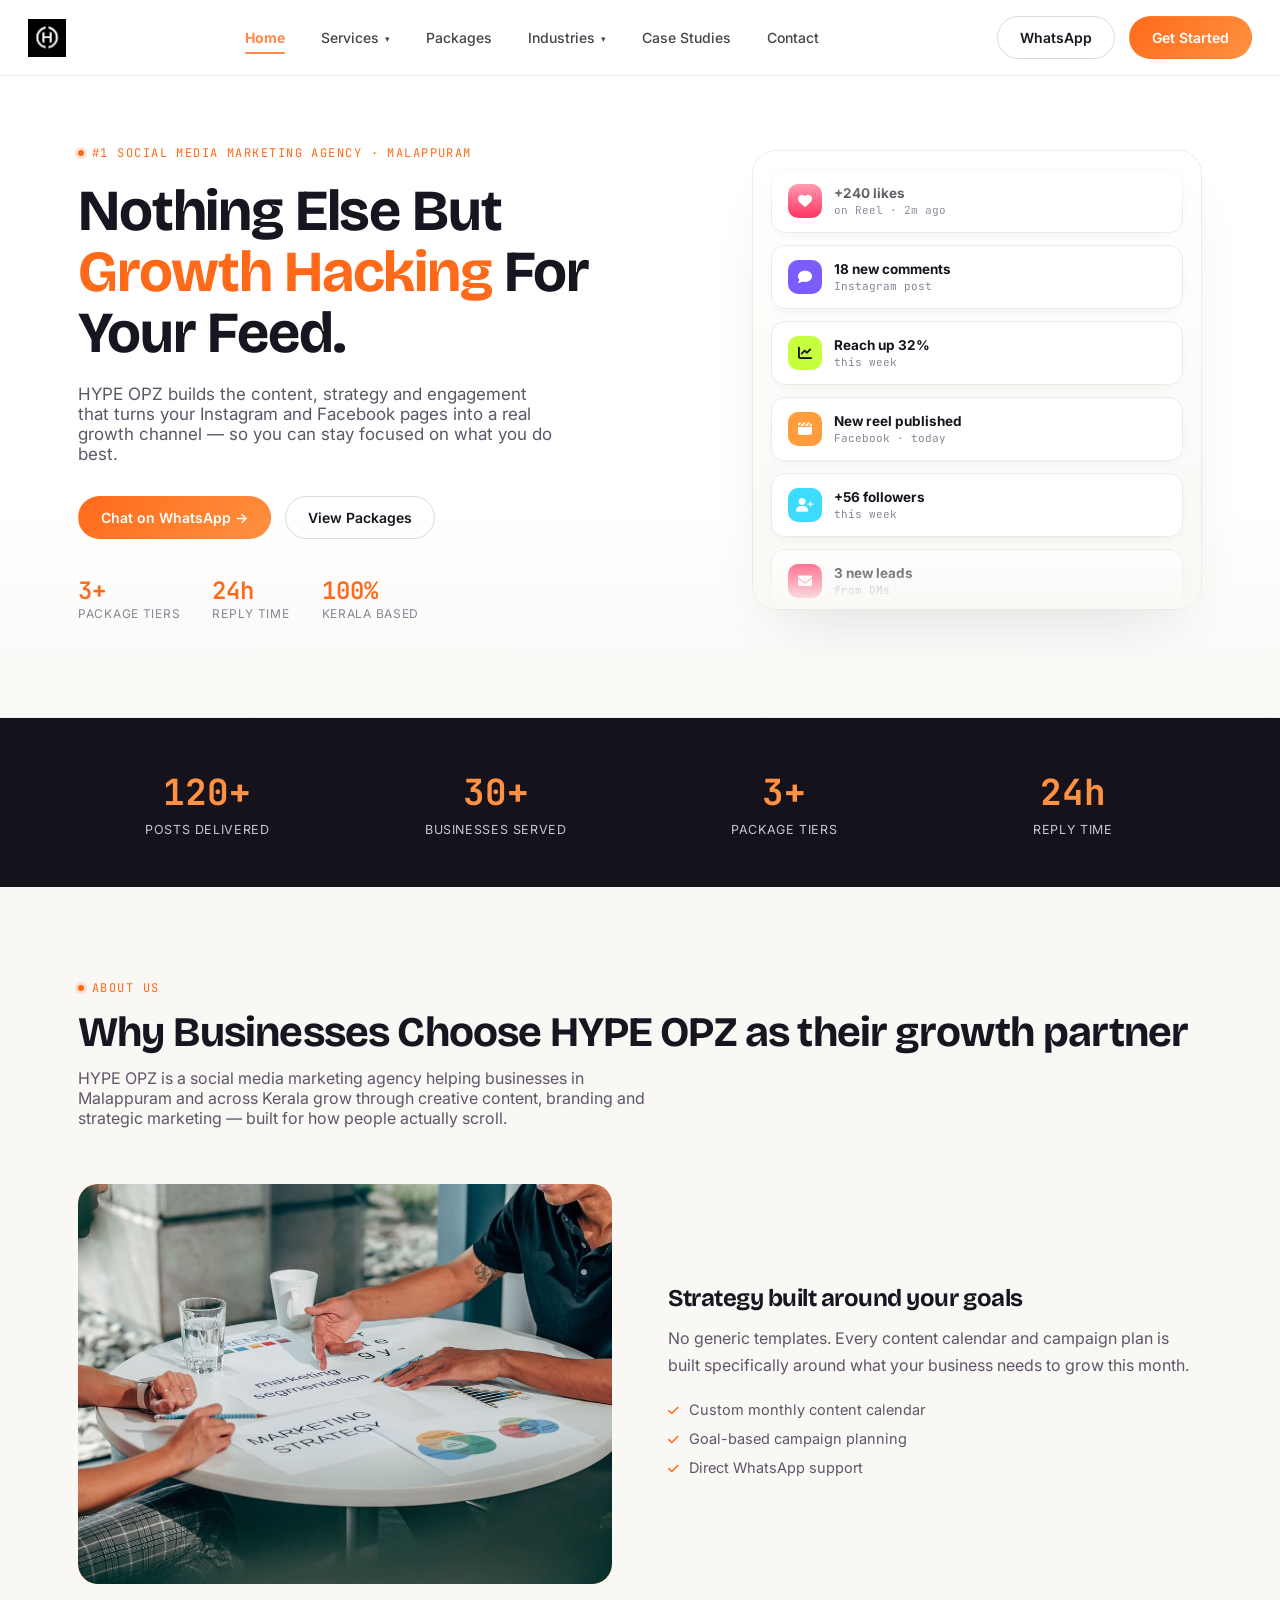
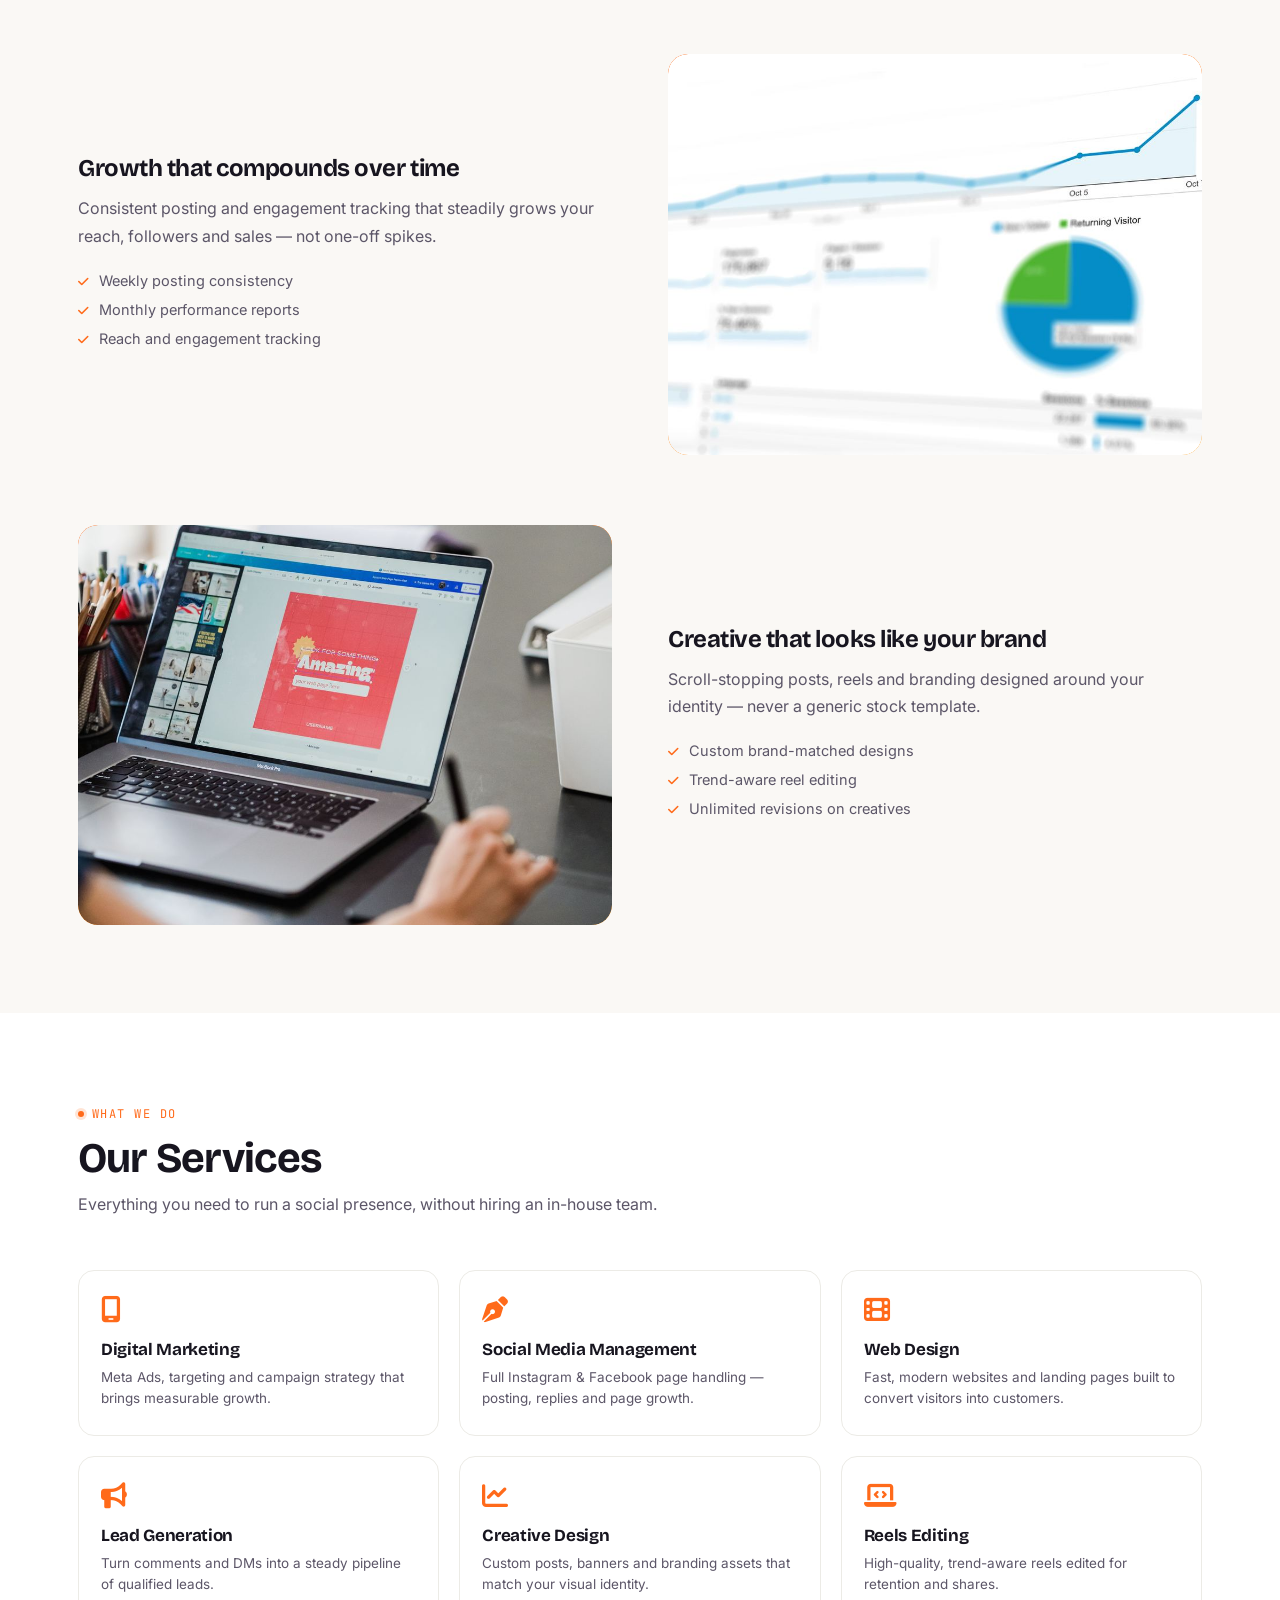
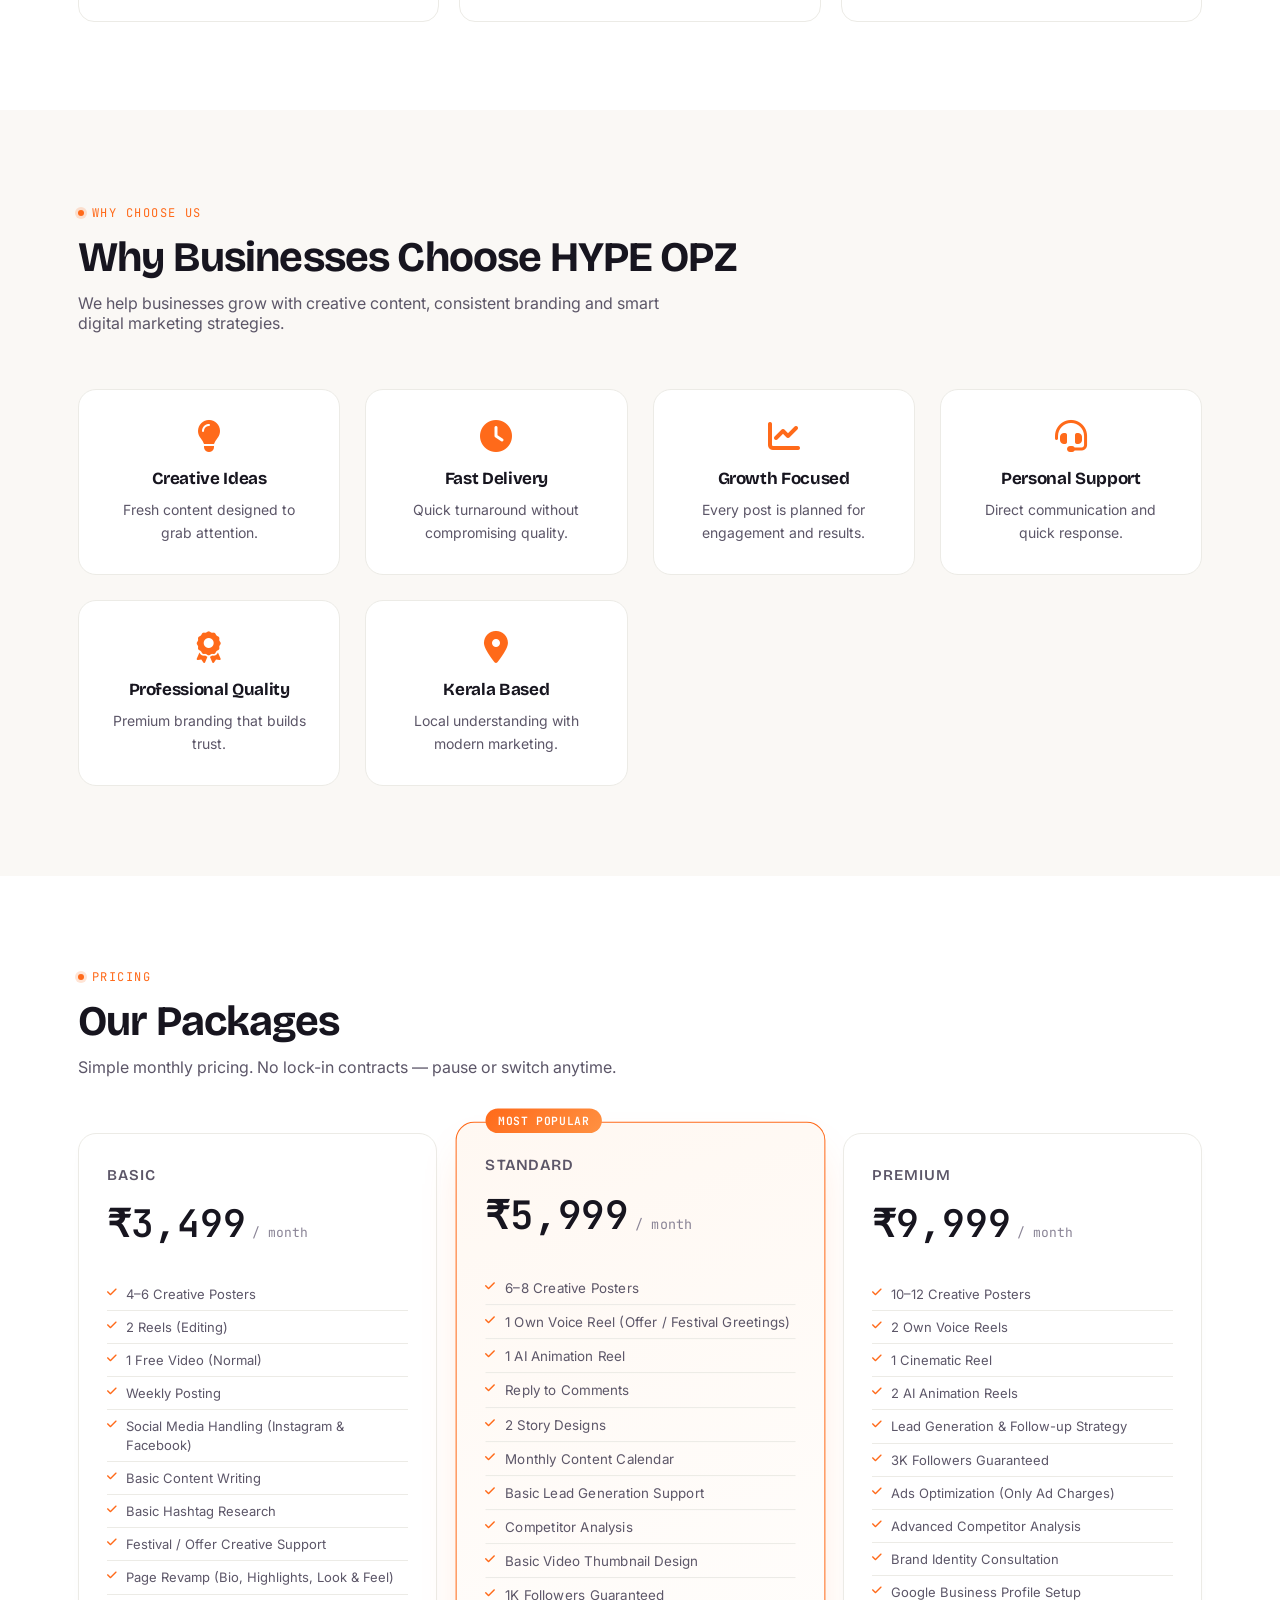
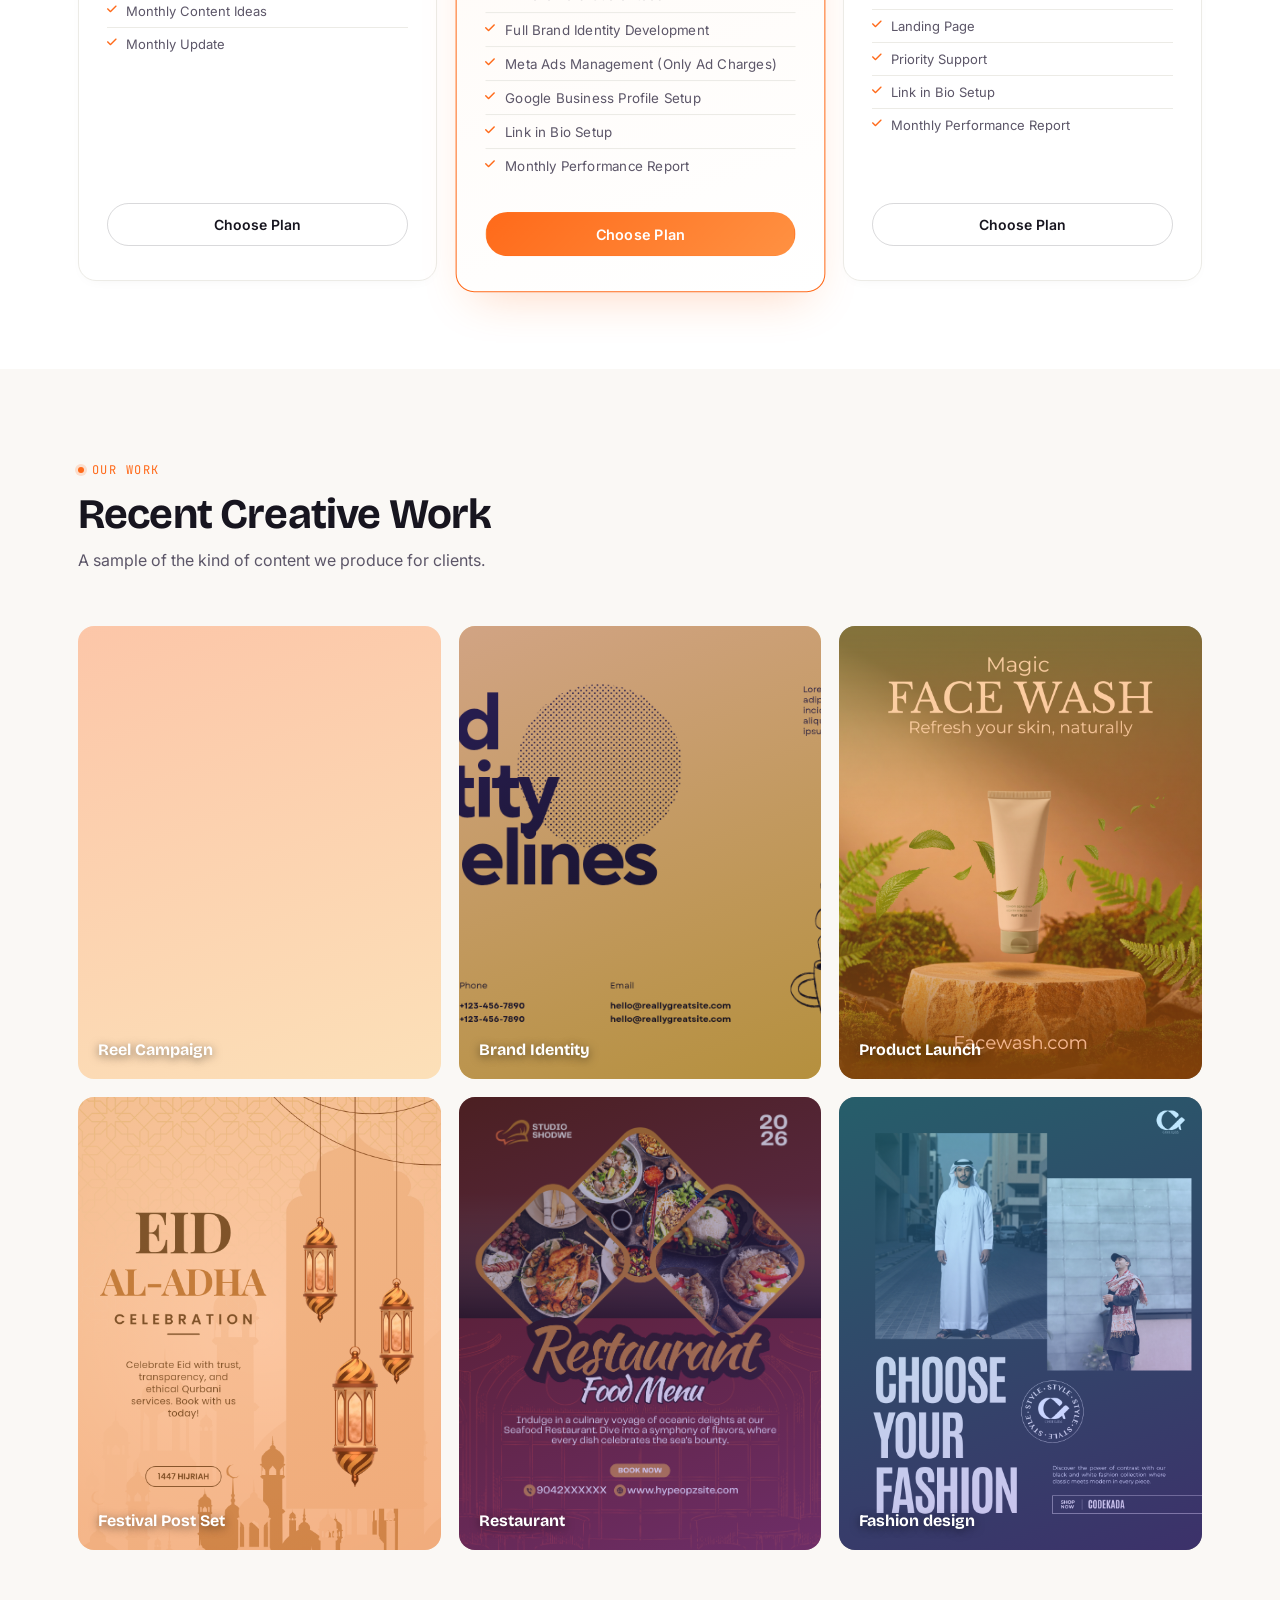
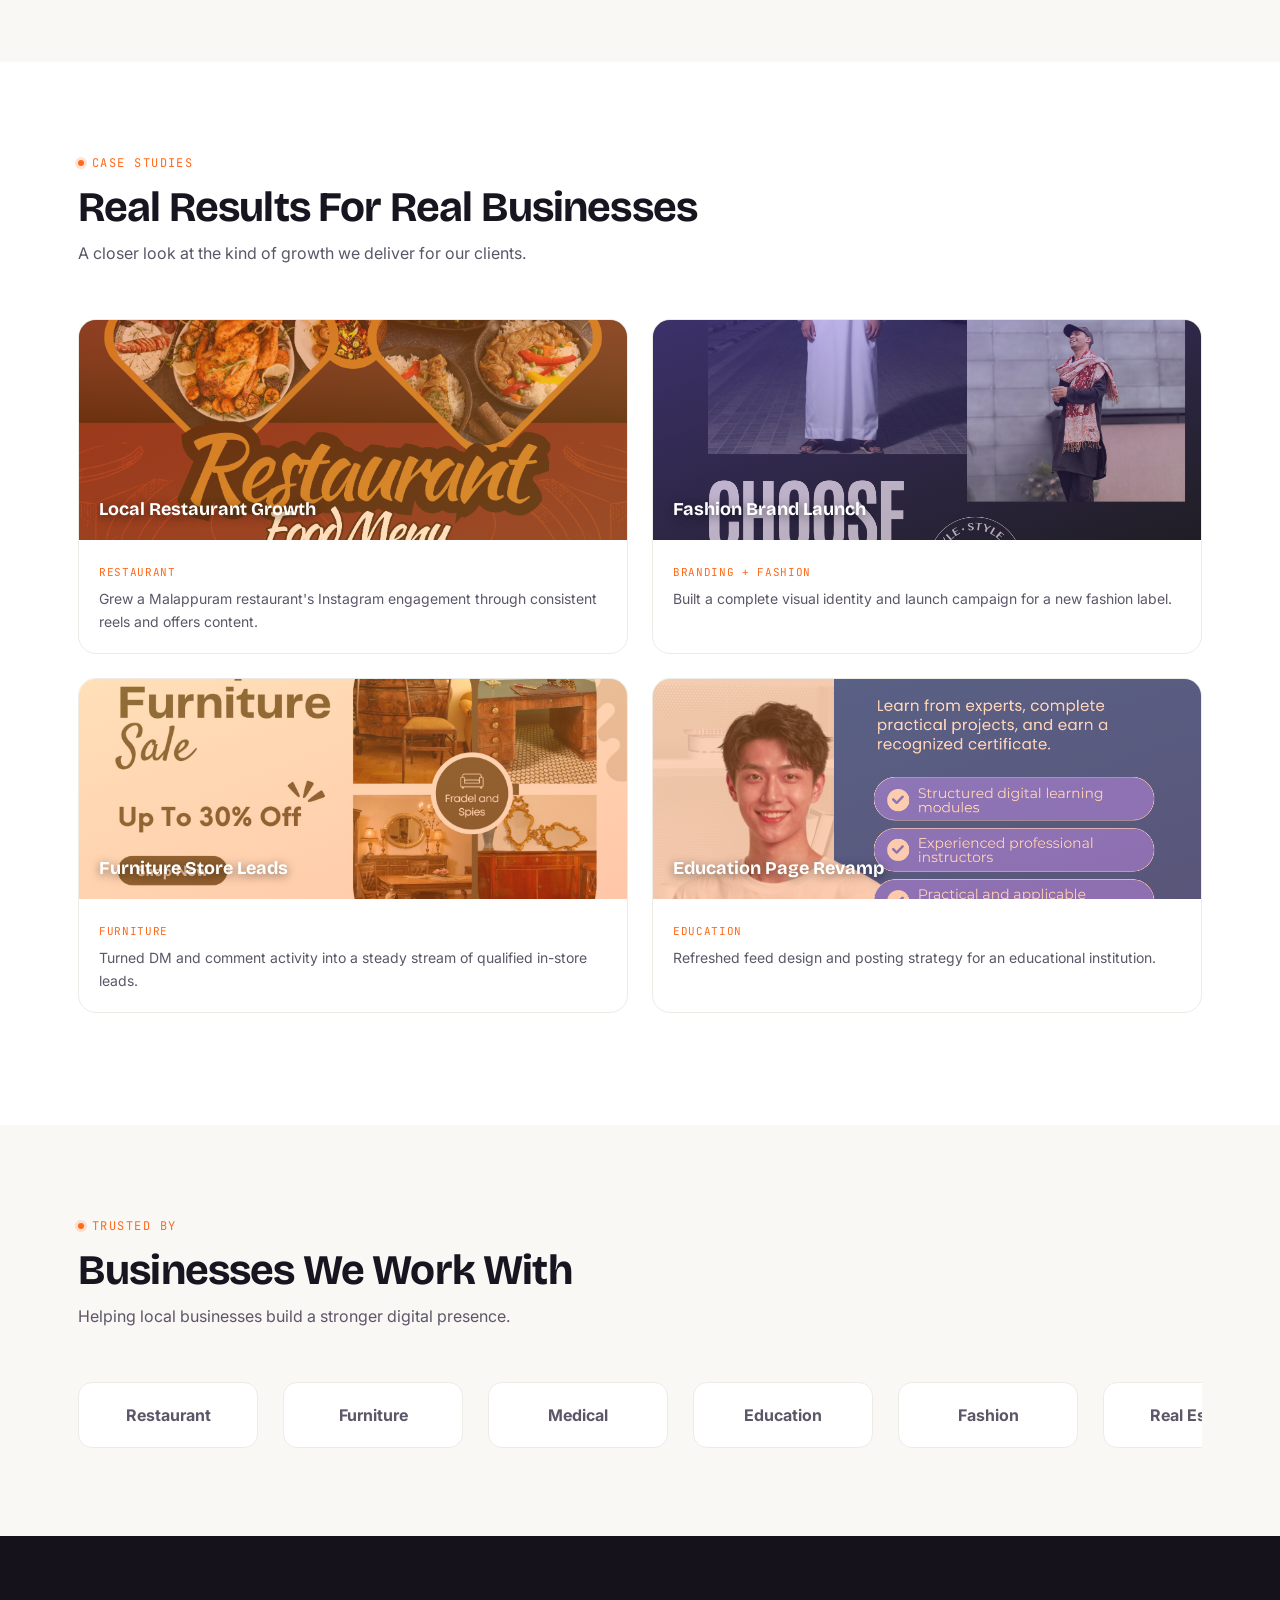
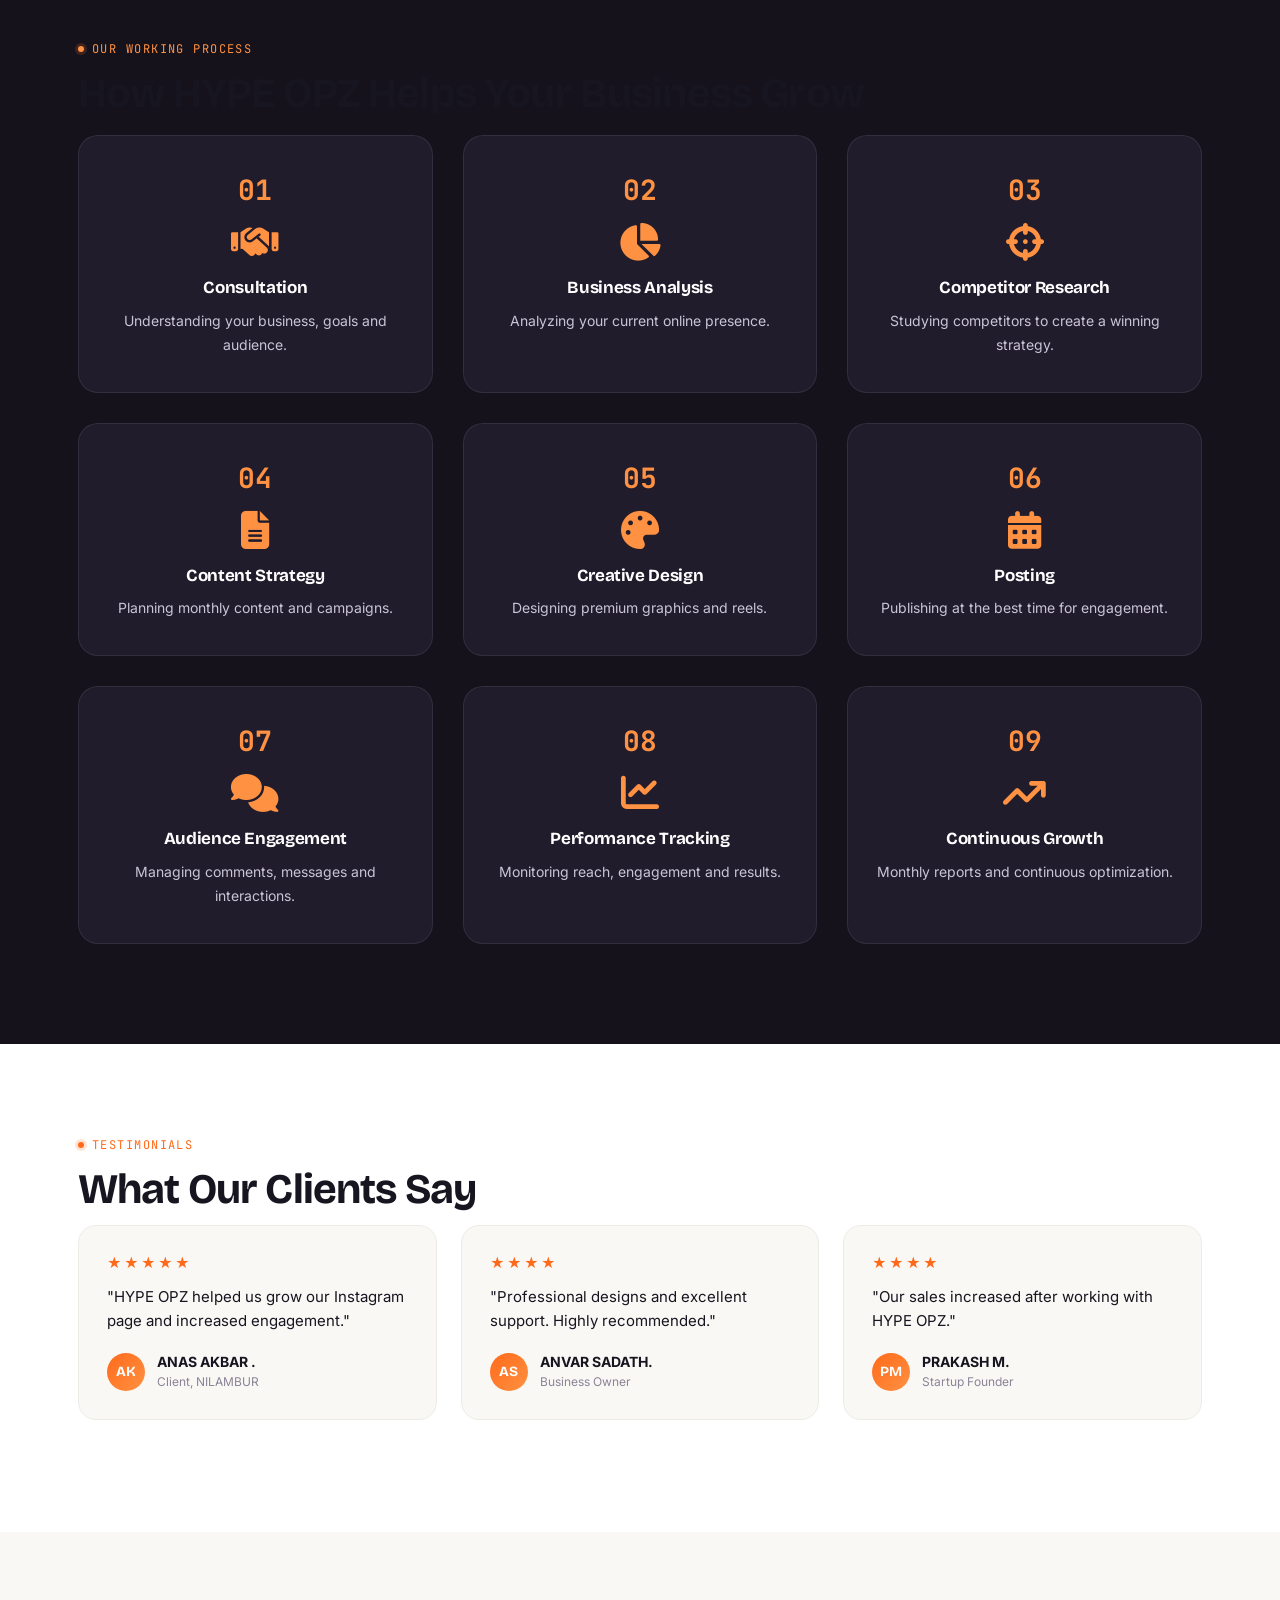
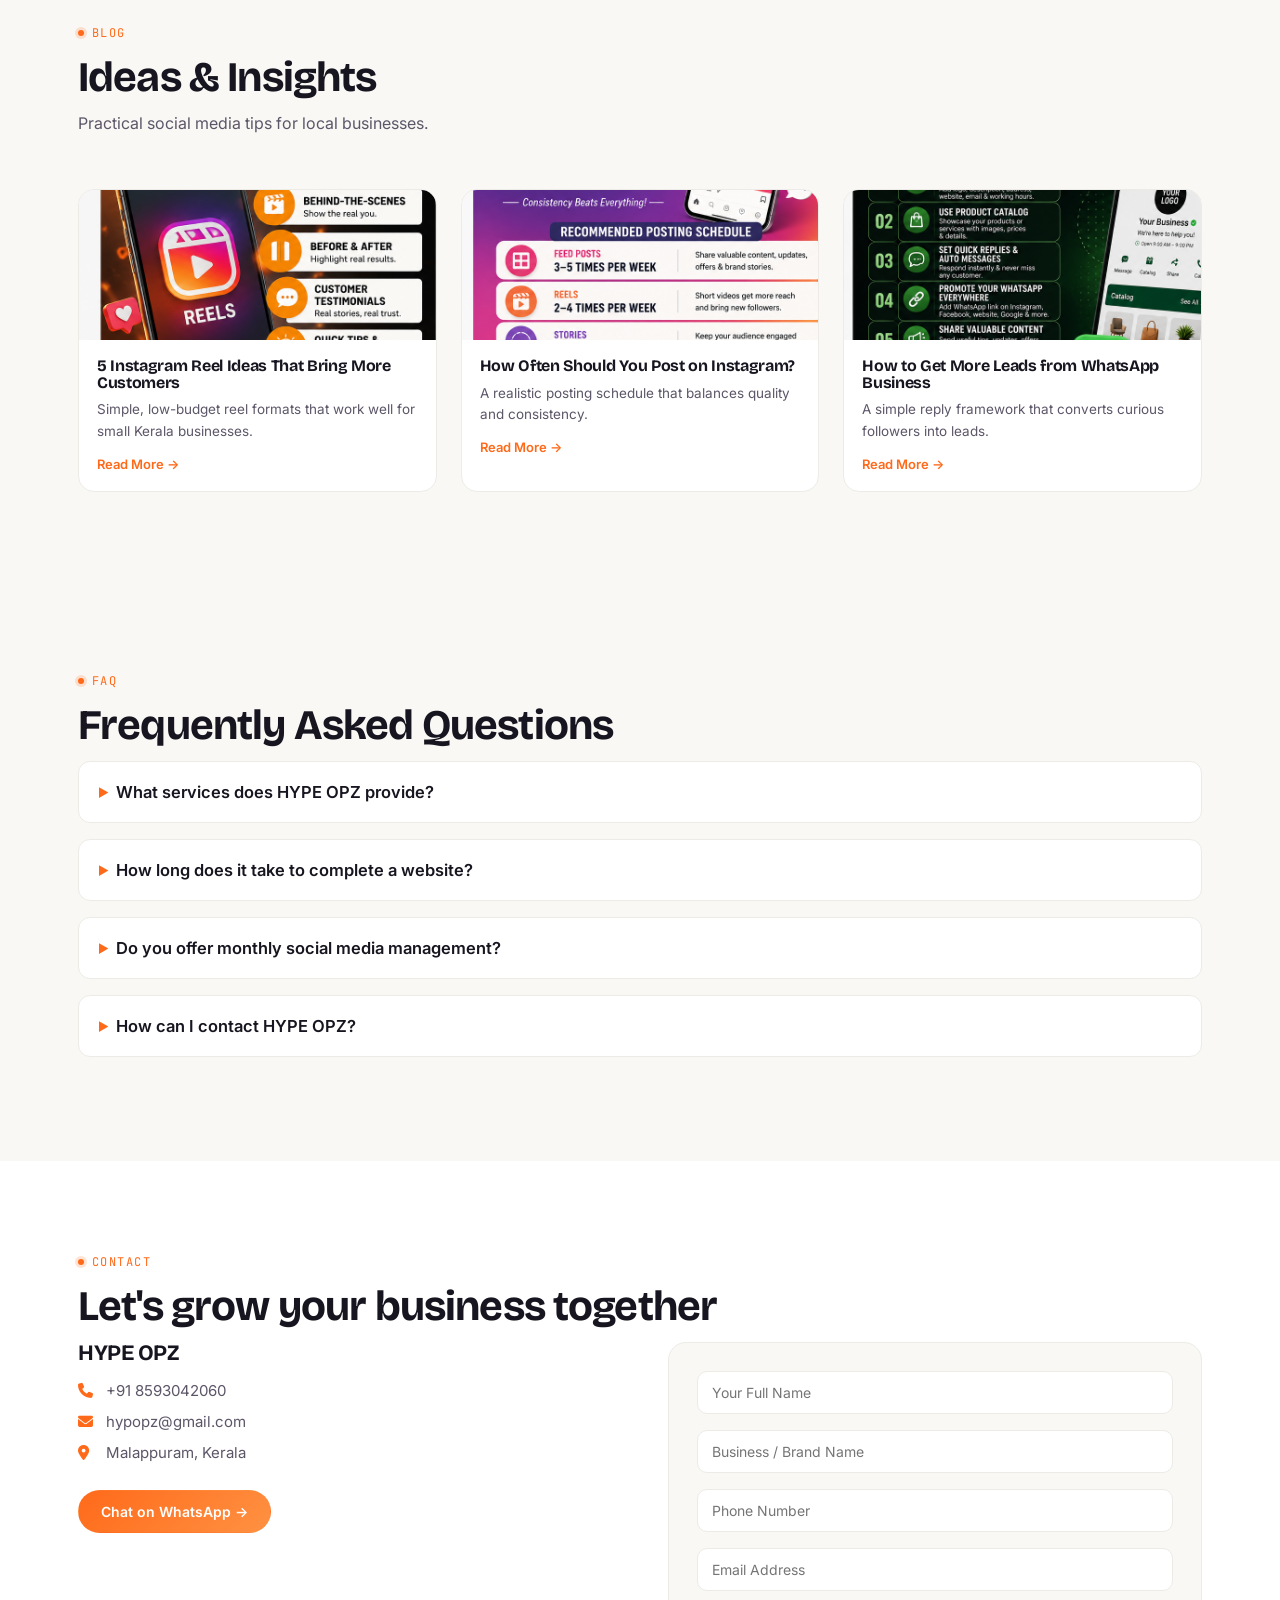
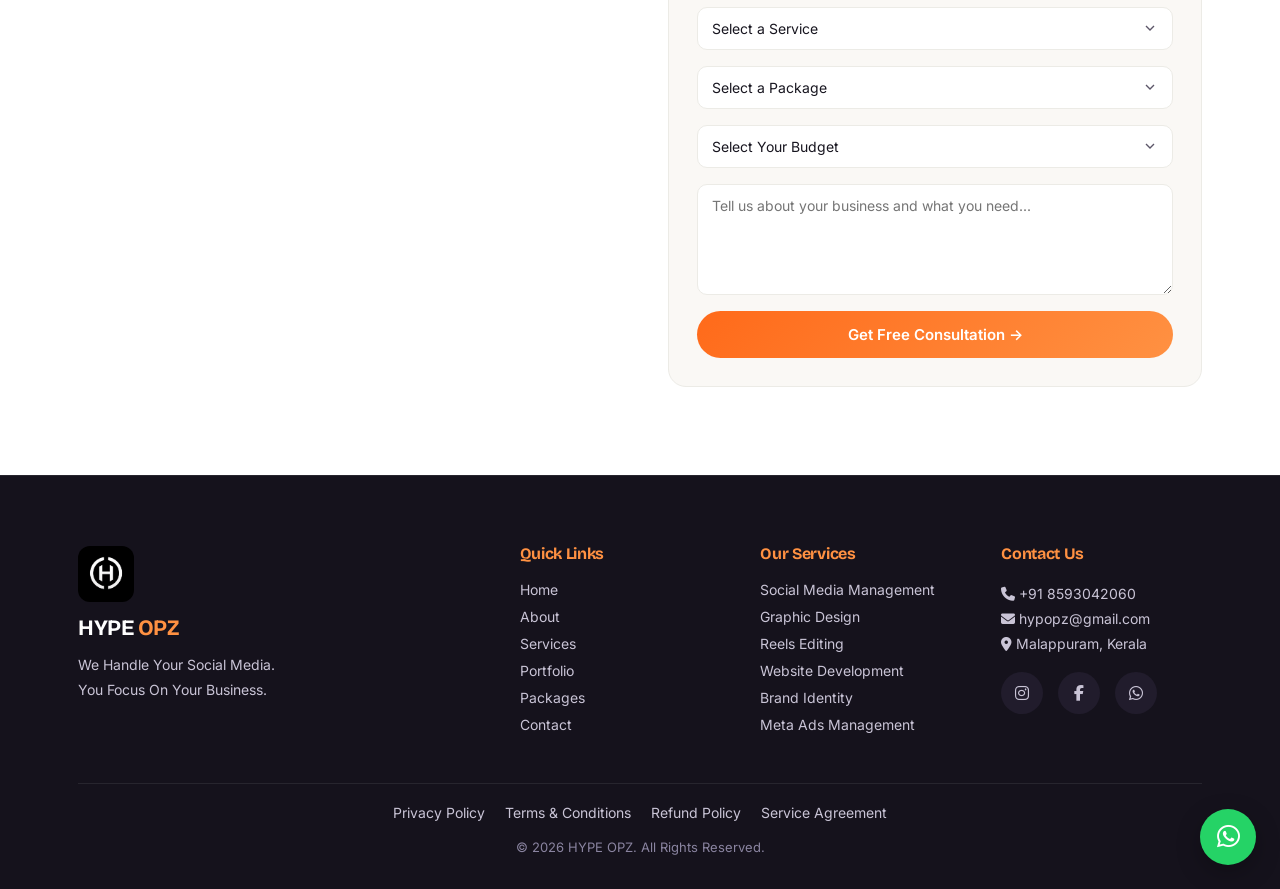
==== commit 8010459b: "modified:   index.html" ====
--- a/index.html
+++ b/index.html
@@ -75,7 +75,9 @@
             <li class="has-dropdown">
                 <a href="#services">Services</a>
                 <div class="dropdown-panel">
+                    <a href="#services">Digital Marketing</a>
                     <a href="#services">Social Media Management</a>
+                    <a href="#services">Web Design</a>
                     <a href="#services">Creative Design</a>
                     <a href="#services">Reels Editing</a>
                     <a href="#services">Lead Generation</a>
@@ -213,23 +215,33 @@
         <div class="service-grid">
             <div class="service-card">
                 <i class="fa-solid fa-mobile-screen"></i>
+                <h3>Digital Marketing</h3>
+                <p>Meta Ads, targeting and campaign strategy that brings measurable growth.</p>
+            </div>
+            <div class="service-card">
+                <i class="fa-solid fa-pen-nib"></i>
                 <h3>Social Media Management</h3>
                 <p>Full Instagram & Facebook page handling — posting, replies and page growth.</p>
             </div>
             <div class="service-card">
-                <i class="fa-solid fa-pen-nib"></i>
-                <h3>Creative Design</h3>
-                <p>Custom posts, banners and branding assets that match your visual identity.</p>
-            </div>
-            <div class="service-card">
                 <i class="fa-solid fa-film"></i>
-                <h3>Reels Editing</h3>
-                <p>High-quality, trend-aware reels edited for retention and shares.</p>
+                <h3>Web Design</h3>
+                <p>Fast, modern websites and landing pages built to convert visitors into customers.</p>
             </div>
             <div class="service-card">
                 <i class="fa-solid fa-bullhorn"></i>
                 <h3>Lead Generation</h3>
                 <p>Turn comments and DMs into a steady pipeline of qualified leads.</p>
+            </div>
+            <div class="service-card">
+                <i class="fa-solid fa-chart-line"></i>
+                <h3>Creative Design</h3>
+                <p>Custom posts, banners and branding assets that match your visual identity.</p>
+            </div>
+            <div class="service-card">
+                <i class="fa-solid fa-laptop-code"></i>
+                <h3>Reels Editing</h3>
+                <p>High-quality, trend-aware reels edited for retention and shares.</p>
             </div>
         </div>
     </div>
@@ -300,10 +312,17 @@
                 <h3>Basic</h3>
                 <div class="price">₹3,499<span>/ month</span></div>
                 <ul>
-                    <li><i class="fa-solid fa-check"></i> 4 Creative Posts</li>
+                    <li><i class="fa-solid fa-check"></i> 4–6 Creative Posters</li>
+                    <li><i class="fa-solid fa-check"></i> 2 Reels (Editing)</li>
+                    <li><i class="fa-solid fa-check"></i> 1 Free Video (Normal)</li>
                     <li><i class="fa-solid fa-check"></i> Weekly Posting</li>
-                    <li><i class="fa-solid fa-check"></i> Instagram Handling</li>
-                    <li><i class="fa-solid fa-check"></i> Facebook Handling</li>
+                    <li><i class="fa-solid fa-check"></i> Social Media Handling (Instagram &amp; Facebook)</li>
+                    <li><i class="fa-solid fa-check"></i> Basic Content Writing</li>
+                    <li><i class="fa-solid fa-check"></i> Basic Hashtag Research</li>
+                    <li><i class="fa-solid fa-check"></i> Festival / Offer Creative Support</li>
+                    <li><i class="fa-solid fa-check"></i> Page Revamp (Bio, Highlights, Look &amp; Feel)</li>
+                    <li><i class="fa-solid fa-check"></i> Monthly Content Ideas</li>
+                    <li><i class="fa-solid fa-check"></i> Monthly Update</li>
                 </ul>
                 <a href="https://wa.me/918593042060?text=Hello%20HYPE%20OPZ!%20%F0%9F%91%8B%0A%0AI%20am%20interested%20in%20your%20services.%0A%0AName%3A%0ABusiness%20Name%3A%0ASelected%20Package%3A%0AService%20Required%3A%0A%0APlease%20contact%20me.%20Thank%20you!" class="btn btn-ghost">Choose Plan</a>
             </div>
@@ -313,10 +332,21 @@
                 <h3>Standard</h3>
                 <div class="price">₹5,999<span>/ month</span></div>
                 <ul>
-                    <li><i class="fa-solid fa-check"></i> 6 Creative Posts</li>
-                    <li><i class="fa-solid fa-check"></i> 1 Reel</li>
+                    <li><i class="fa-solid fa-check"></i> 6–8 Creative Posters</li>
+                    <li><i class="fa-solid fa-check"></i> 1 Own Voice Reel (Offer / Festival Greetings)</li>
+                    <li><i class="fa-solid fa-check"></i> 1 AI Animation Reel</li>
                     <li><i class="fa-solid fa-check"></i> Reply to Comments</li>
-                    <li><i class="fa-solid fa-check"></i> Monthly Report</li>
+                    <li><i class="fa-solid fa-check"></i> 2 Story Designs</li>
+                    <li><i class="fa-solid fa-check"></i> Monthly Content Calendar</li>
+                    <li><i class="fa-solid fa-check"></i> Basic Lead Generation Support</li>
+                    <li><i class="fa-solid fa-check"></i> Competitor Analysis</li>
+                    <li><i class="fa-solid fa-check"></i> Basic Video Thumbnail Design</li>
+                    <li><i class="fa-solid fa-check"></i> 1K Followers Guaranteed</li>
+                    <li><i class="fa-solid fa-check"></i> Full Brand Identity Development</li>
+                    <li><i class="fa-solid fa-check"></i> Meta Ads Management (Only Ad Charges)</li>
+                    <li><i class="fa-solid fa-check"></i> Google Business Profile Setup</li>
+                    <li><i class="fa-solid fa-check"></i> Link in Bio Setup</li>
+                    <li><i class="fa-solid fa-check"></i> Monthly Performance Report</li>
                 </ul>
                 <a href="https://wa.me/918593042060?text=Hello%20HYPE%20OPZ!%20%F0%9F%91%8B%0A%0AI%20am%20interested%20in%20your%20services.%0A%0AName%3A%0ABusiness%20Name%3A%0ASelected%20Package%3A%0AService%20Required%3A%0A%0APlease%20contact%20me.%20Thank%20you!" class="btn btn-primary">Choose Plan</a>
             </div>
@@ -324,10 +354,20 @@
                 <h3>Premium</h3>
                 <div class="price">₹9,999<span>/ month</span></div>
                 <ul>
-                    <li><i class="fa-solid fa-check"></i> 8 Creative Posts</li>
-                    <li><i class="fa-solid fa-check"></i> 4 Reels</li>
-                    <li><i class="fa-solid fa-check"></i> Lead Generation</li>
-                    <li><i class="fa-solid fa-check"></i> Monthly Report</li>
+                    <li><i class="fa-solid fa-check"></i> 10–12 Creative Posters</li>
+                    <li><i class="fa-solid fa-check"></i> 2 Own Voice Reels</li>
+                    <li><i class="fa-solid fa-check"></i> 1 Cinematic Reel</li>
+                    <li><i class="fa-solid fa-check"></i> 2 AI Animation Reels</li>
+                    <li><i class="fa-solid fa-check"></i> Lead Generation &amp; Follow-up Strategy</li>
+                    <li><i class="fa-solid fa-check"></i> 3K Followers Guaranteed</li>
+                    <li><i class="fa-solid fa-check"></i> Ads Optimization (Only Ad Charges)</li>
+                    <li><i class="fa-solid fa-check"></i> Advanced Competitor Analysis</li>
+                    <li><i class="fa-solid fa-check"></i> Brand Identity Consultation</li>
+                    <li><i class="fa-solid fa-check"></i> Google Business Profile Setup</li>
+                    <li><i class="fa-solid fa-check"></i> Landing Page</li>
+                    <li><i class="fa-solid fa-check"></i> Priority Support</li>
+                    <li><i class="fa-solid fa-check"></i> Link in Bio Setup</li>
+                    <li><i class="fa-solid fa-check"></i> Monthly Performance Report</li>
                 </ul>
                 <a href="https://wa.me/918593042060?text=Hello%20HYPE%20OPZ!%20%F0%9F%91%8B%0A%0AI%20am%20interested%20in%20your%20services.%0A%0AName%3A%0ABusiness%20Name%3A%0ASelected%20Package%3A%0AService%20Required%3A%0A%0APlease%20contact%20me.%20Thank%20you!" class="btn btn-ghost">Choose Plan</a>
             </div>
--- a/style.css
+++ b/style.css
@@ -141,7 +141,7 @@
 
 /* SERVICES */
 .services{background:var(--bg);}
-.service-grid{display:grid;grid-template-columns:repeat(4,1fr);gap:20px;}
+.service-grid{display:grid;grid-template-columns:repeat(3,1fr);gap:20px;}
 .service-card{
   background:#fff;border-radius:16px;padding:26px 22px;border:1px solid var(--border);
   transition:transform .25s ease, box-shadow .25s ease;
@@ -182,9 +182,9 @@
 .price{font-family:'JetBrains Mono',monospace;font-size:38px;font-weight:600;display:flex;align-items:baseline;gap:6px;margin-bottom:6px;color:var(--ink);}
 .price span{font-size:13px;color:var(--text-dim-2);font-weight:400;}
 .package-card ul{list-style:none;margin:24px 0 28px;flex-grow:1;}
-.package-card li{display:flex;gap:10px;align-items:flex-start;font-size:14px;color:var(--text-dim);padding:8px 0;border-top:1px solid var(--border);}
+.package-card li{display:flex;gap:9px;align-items:flex-start;font-size:13px;line-height:1.4;color:var(--text-dim);padding:7px 0;border-top:1px solid var(--border);}
 .package-card li:first-child{border-top:none;}
-.package-card li i{color:var(--primary);margin-top:3px;font-size:12px;}
+.package-card li i{color:var(--primary);margin-top:2px;font-size:11px;flex-shrink:0;}
 .package-card .btn{justify-content:center;}
 
 /* PORTFOLIO */
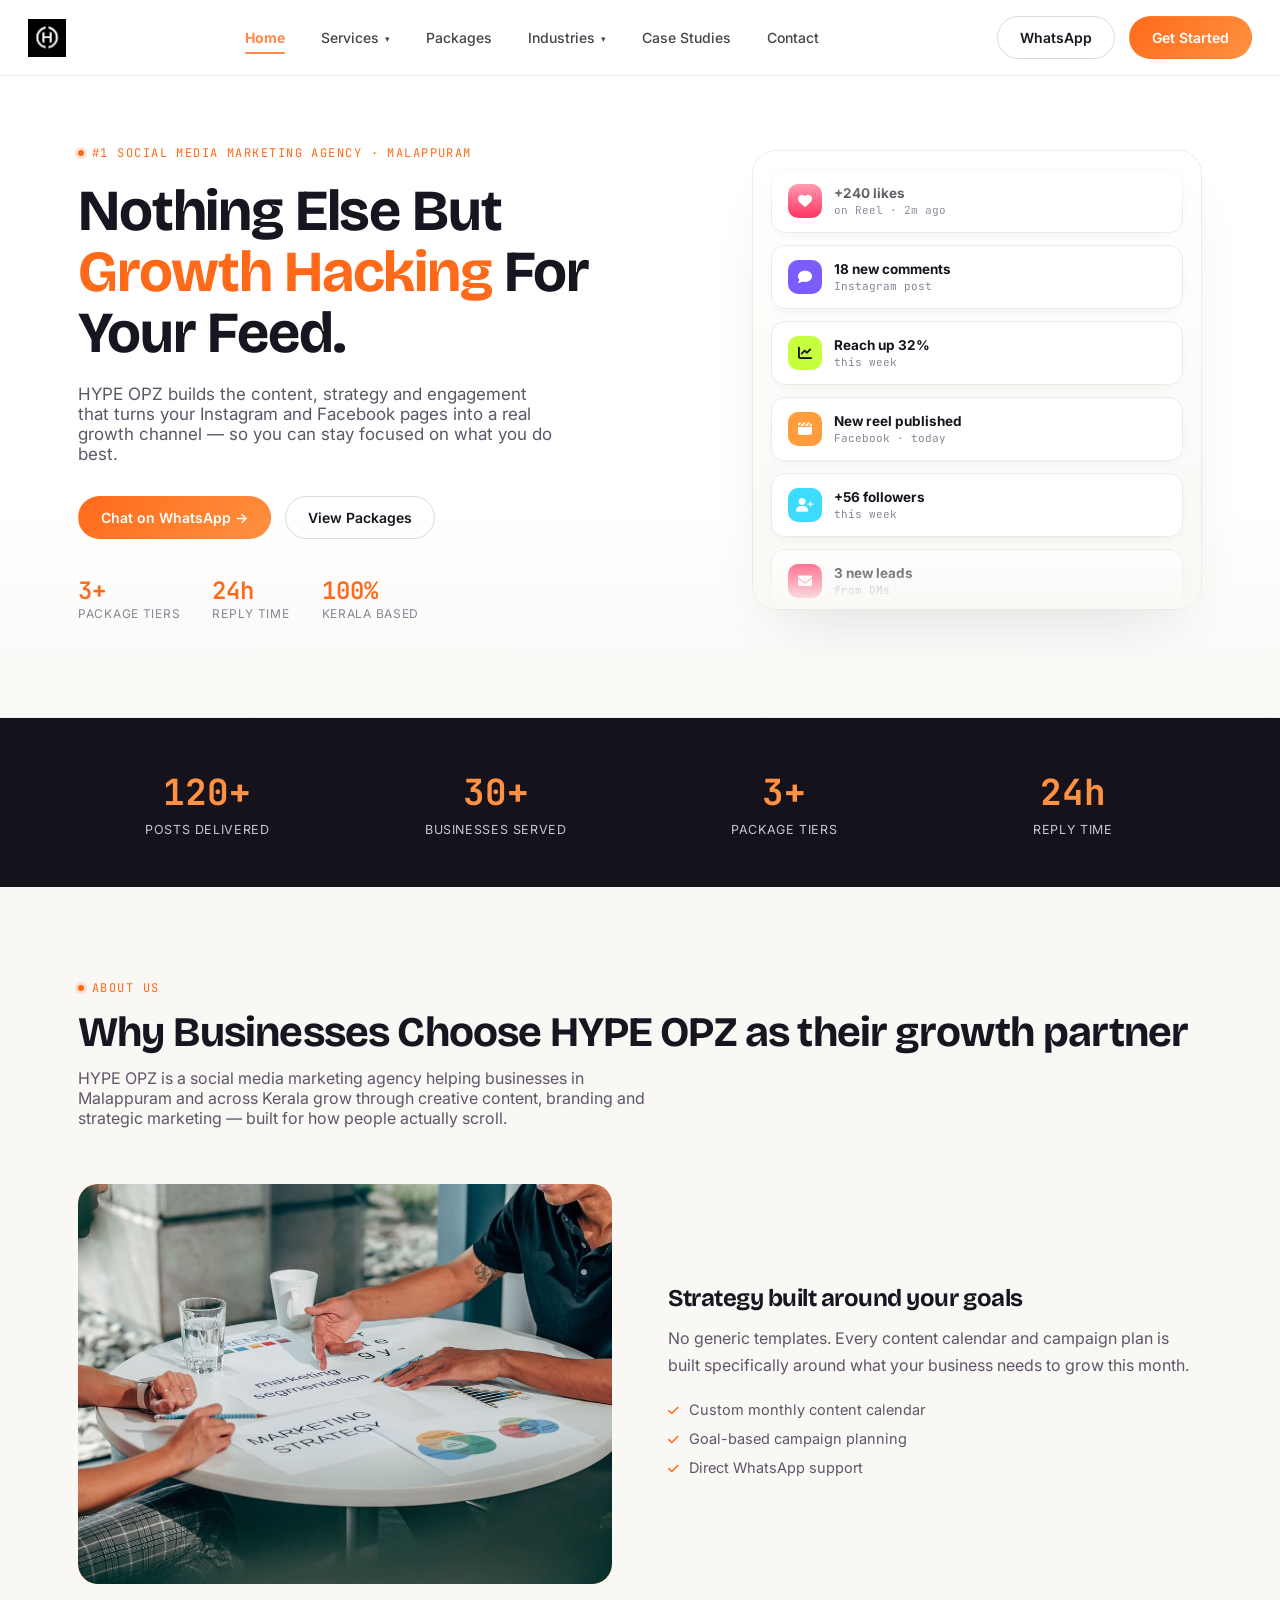
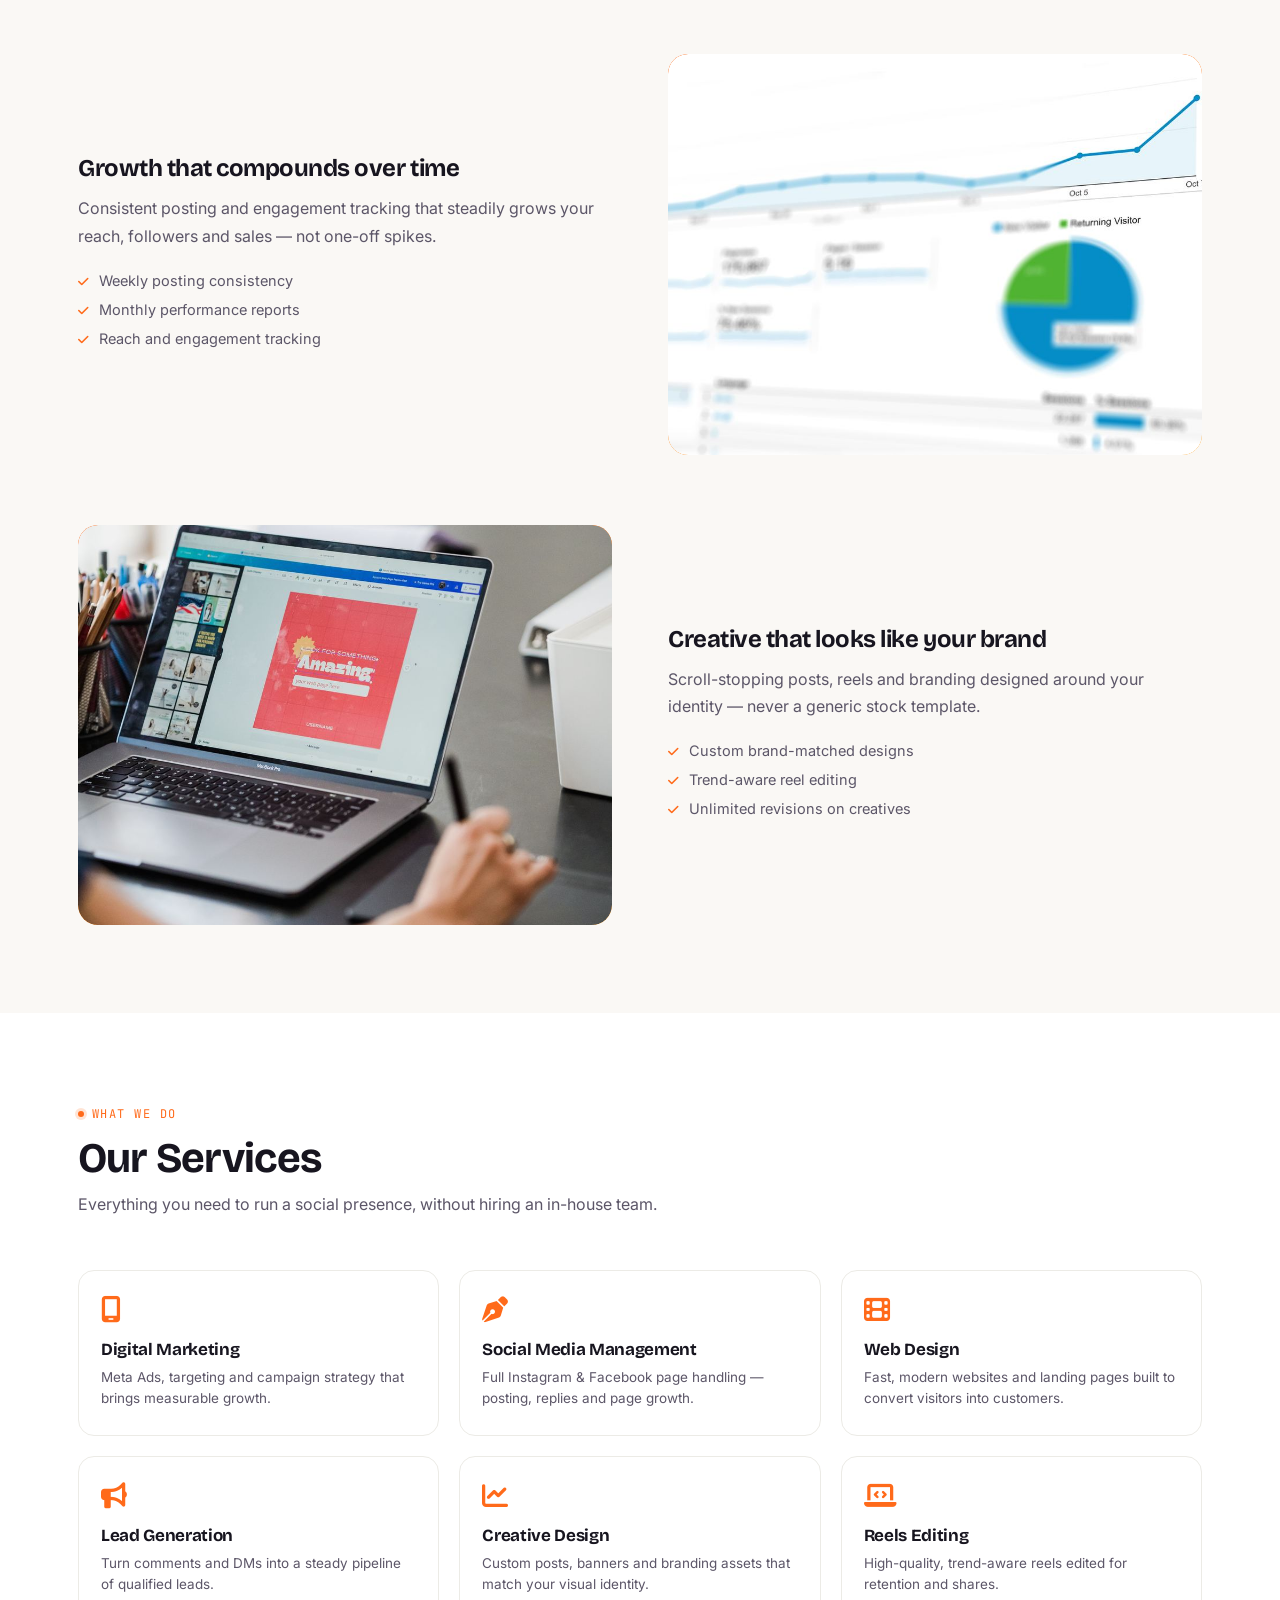
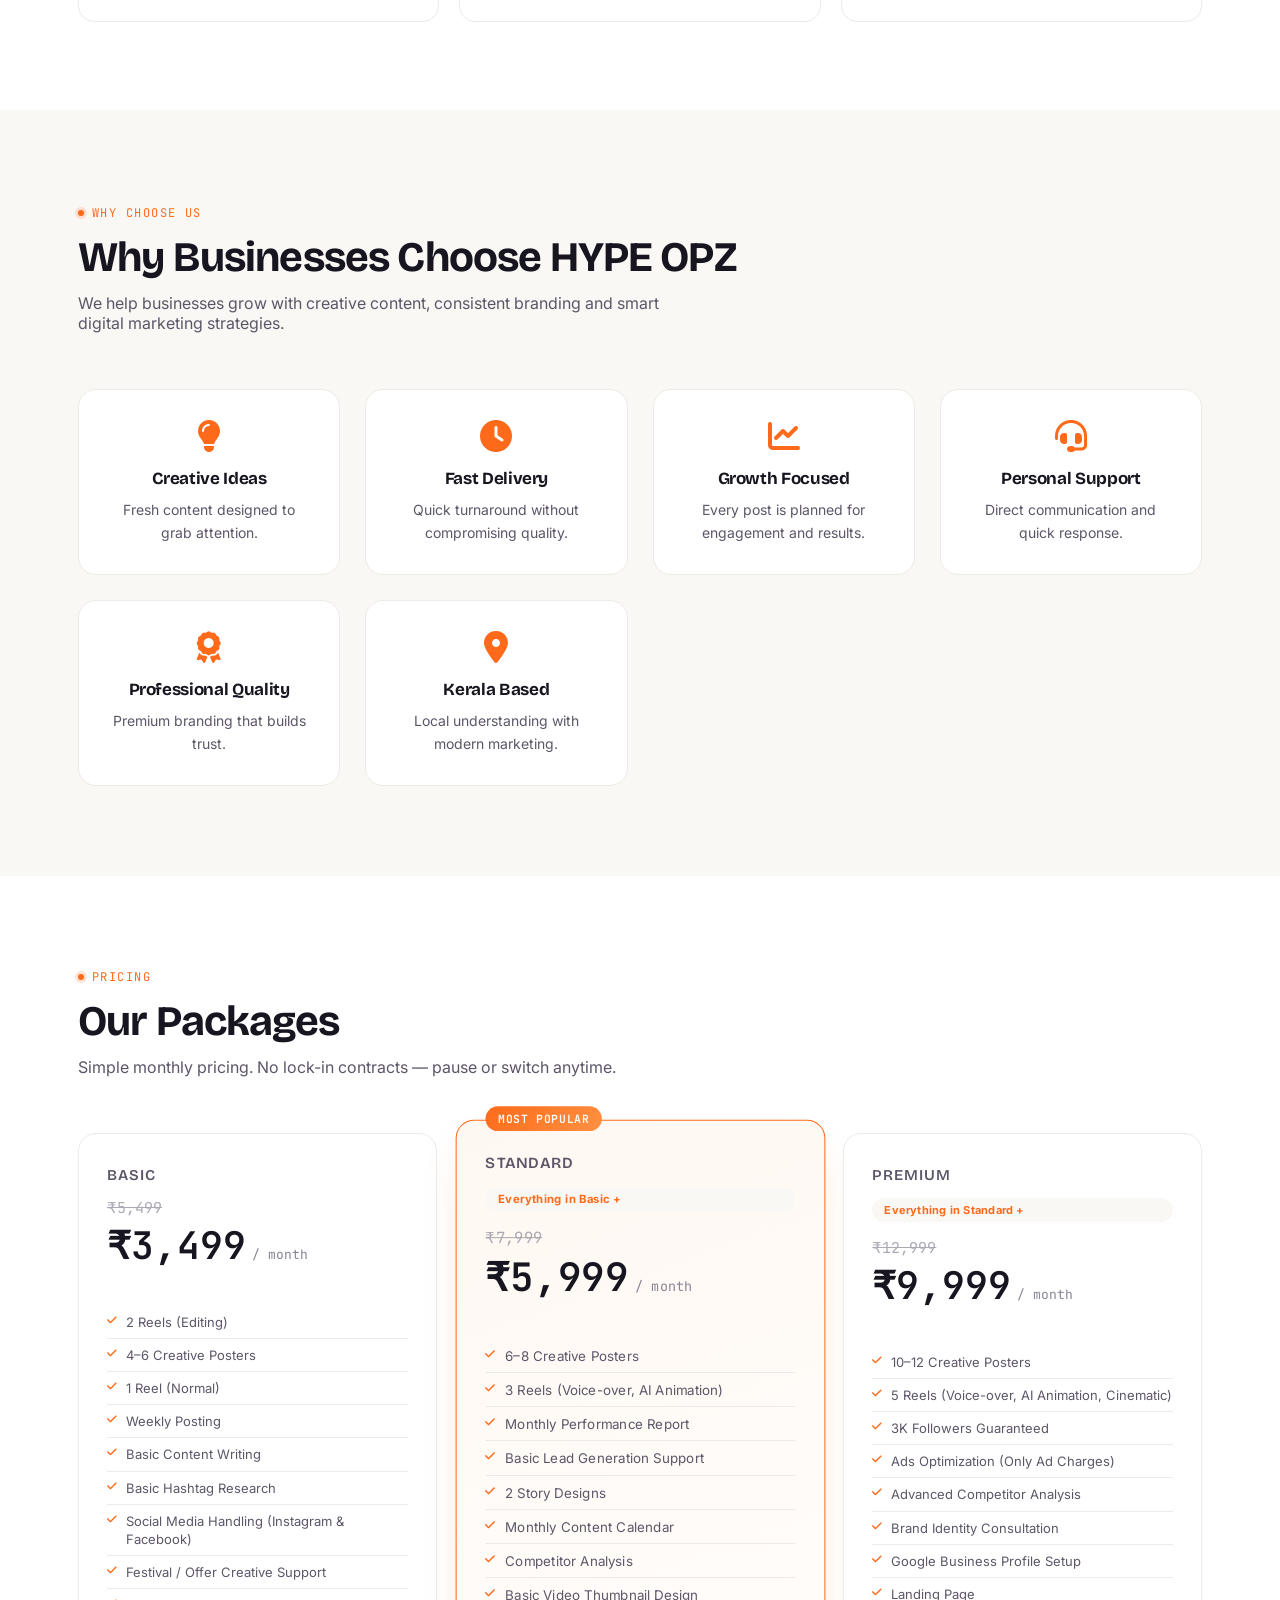
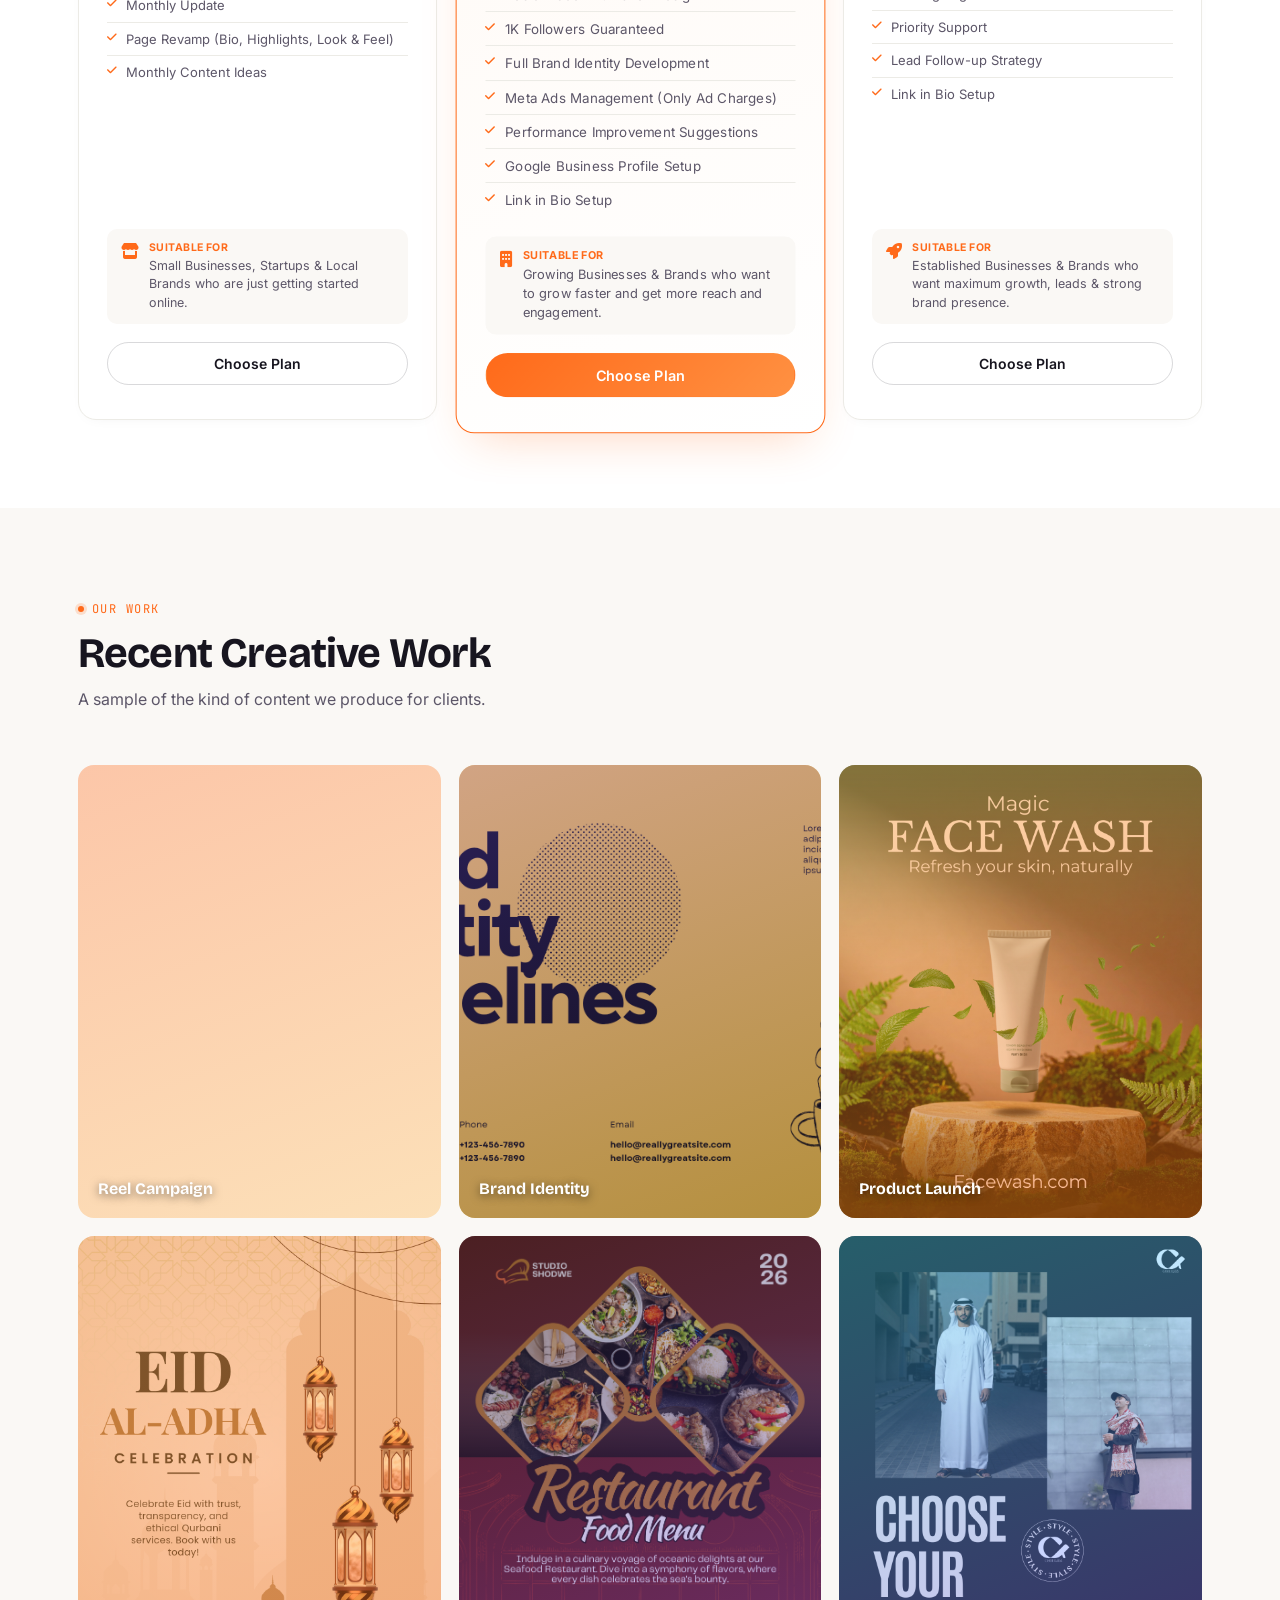
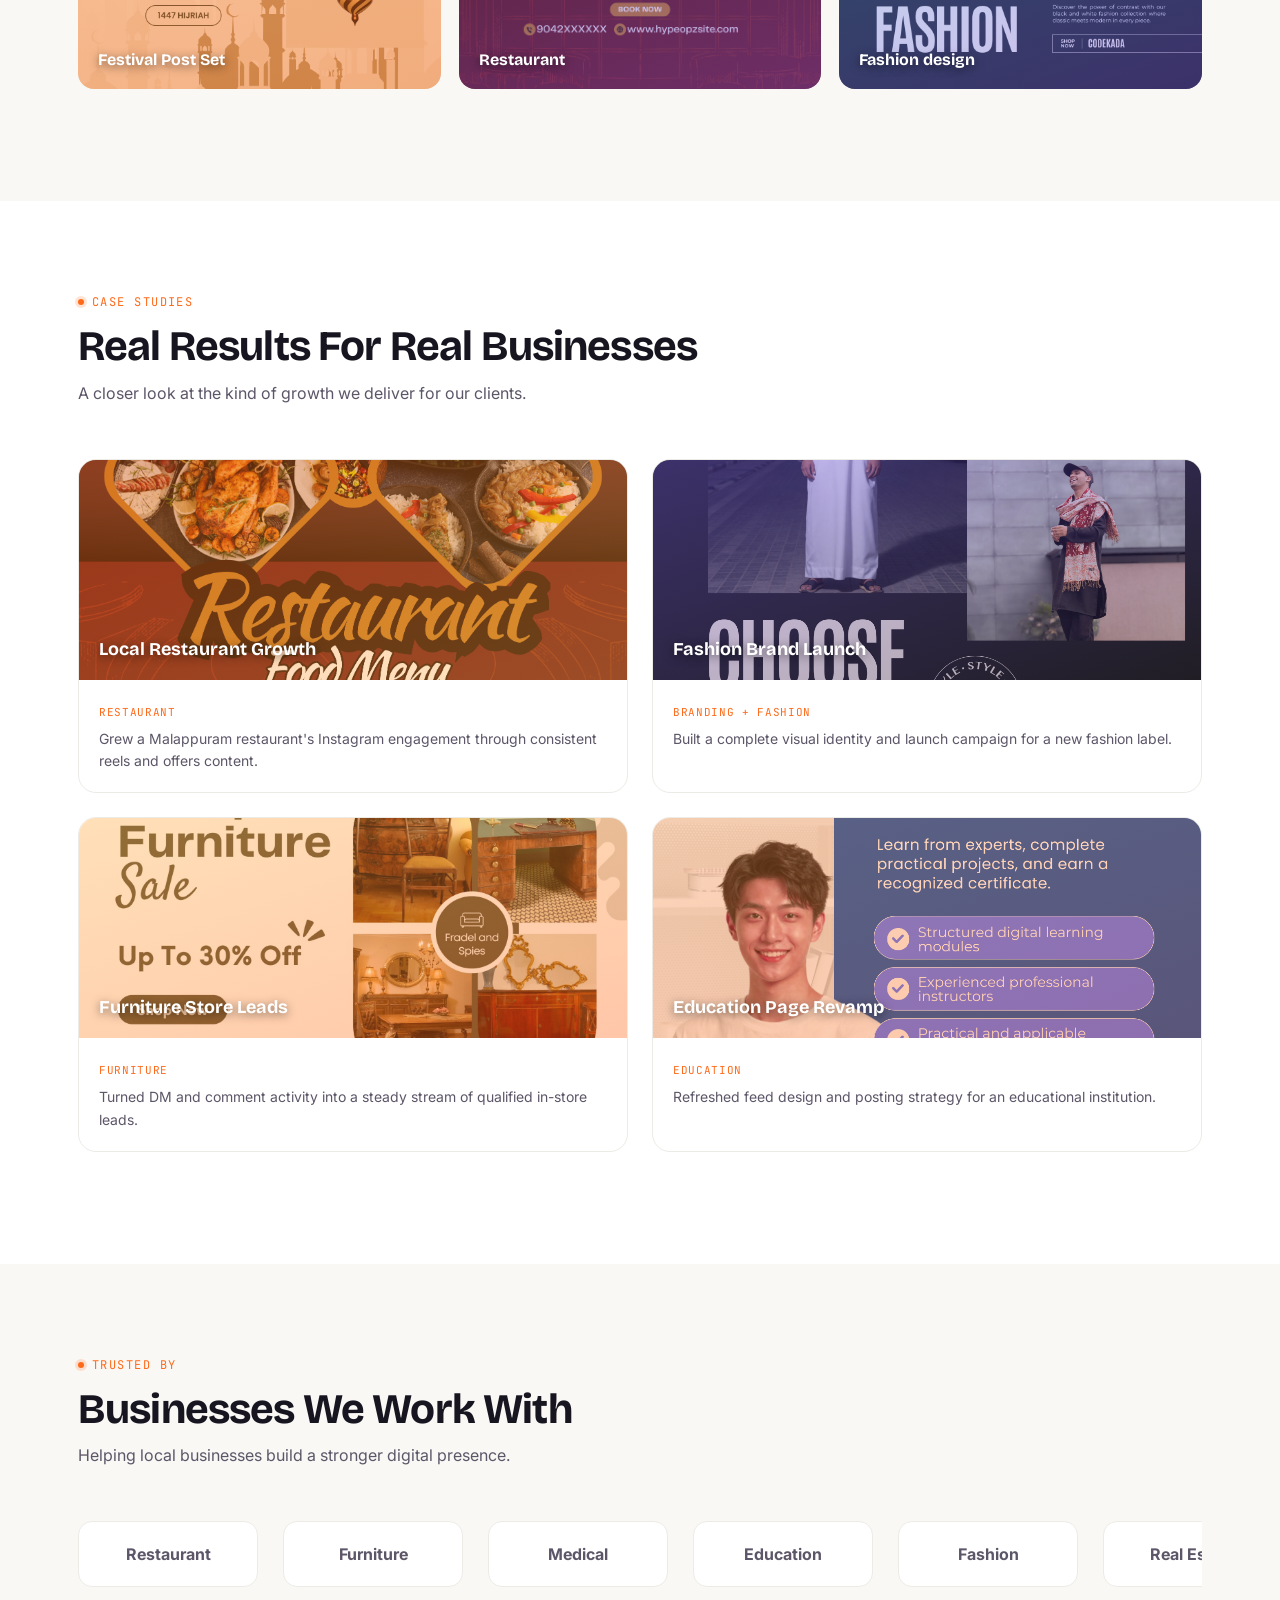
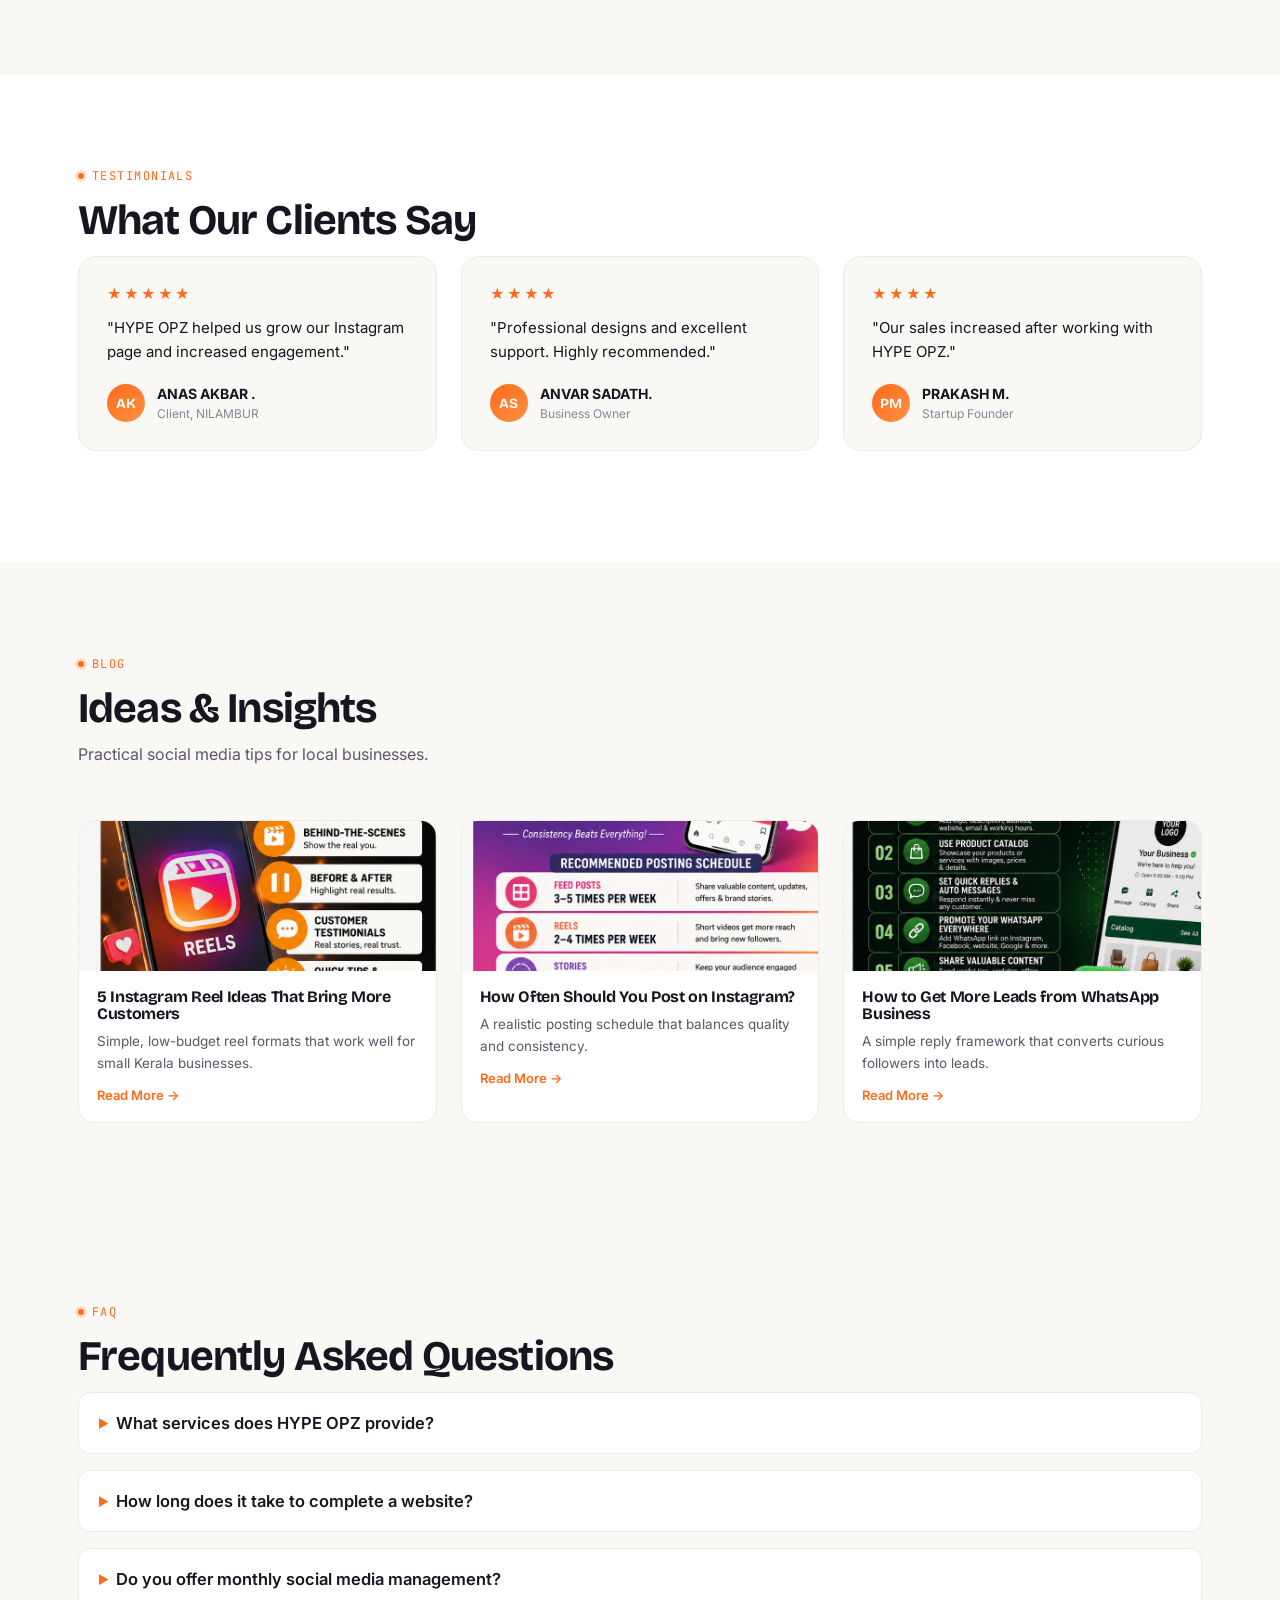
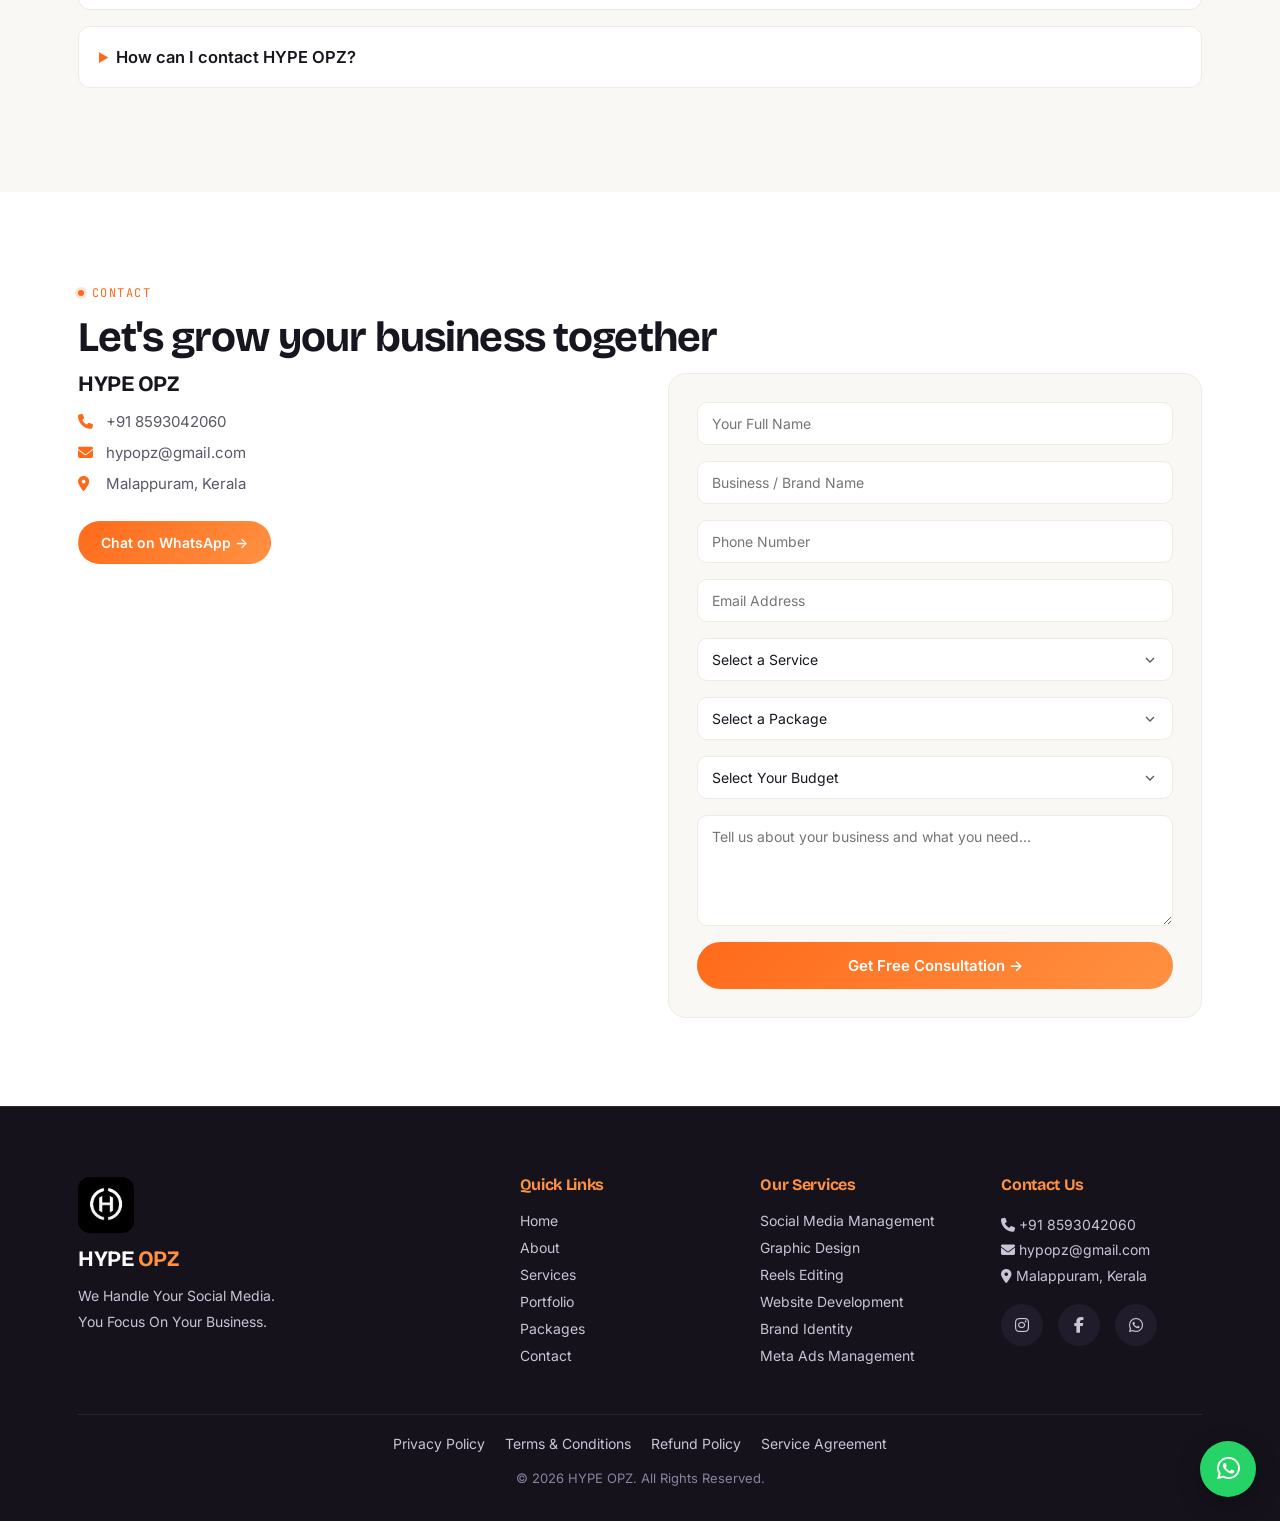
==== commit 9ce05141: "modified:   index.html" ====
--- a/index.html
+++ b/index.html
@@ -310,55 +310,70 @@
         <div class="package-grid">
             <div class="package-card">
                 <h3>Basic</h3>
-                <div class="price">₹3,499<span>/ month</span></div>
+                <div class="price-block">
+                    <div class="old-price">₹5,499</div>
+                    <div class="price">₹3,499<span>/ month</span></div>
+                </div>
                 <ul>
+                    <li><i class="fa-solid fa-check"></i> 2 Reels (Editing)</li>
                     <li><i class="fa-solid fa-check"></i> 4–6 Creative Posters</li>
-                    <li><i class="fa-solid fa-check"></i> 2 Reels (Editing)</li>
-                    <li><i class="fa-solid fa-check"></i> 1 Free Video (Normal)</li>
+                    <li><i class="fa-solid fa-check"></i> 1 Reel (Normal)</li>
                     <li><i class="fa-solid fa-check"></i> Weekly Posting</li>
-                    <li><i class="fa-solid fa-check"></i> Social Media Handling (Instagram &amp; Facebook)</li>
                     <li><i class="fa-solid fa-check"></i> Basic Content Writing</li>
                     <li><i class="fa-solid fa-check"></i> Basic Hashtag Research</li>
+                    <li><i class="fa-solid fa-check"></i> Social Media Handling (Instagram &amp; Facebook)</li>
                     <li><i class="fa-solid fa-check"></i> Festival / Offer Creative Support</li>
+                    <li><i class="fa-solid fa-check"></i> Monthly Update</li>
                     <li><i class="fa-solid fa-check"></i> Page Revamp (Bio, Highlights, Look &amp; Feel)</li>
                     <li><i class="fa-solid fa-check"></i> Monthly Content Ideas</li>
-                    <li><i class="fa-solid fa-check"></i> Monthly Update</li>
                 </ul>
+                <div class="suitable-for">
+                    <i class="fa-solid fa-store"></i>
+                    <div><strong>Suitable For</strong><p>Small Businesses, Startups &amp; Local Brands who are just getting started online.</p></div>
+                </div>
                 <a href="https://wa.me/918593042060?text=Hello%20HYPE%20OPZ!%20%F0%9F%91%8B%0A%0AI%20am%20interested%20in%20your%20services.%0A%0AName%3A%0ABusiness%20Name%3A%0ASelected%20Package%3A%0AService%20Required%3A%0A%0APlease%20contact%20me.%20Thank%20you!" class="btn btn-ghost">Choose Plan</a>
             </div>
 
             <div class="package-card featured">
                 <span class="badge">MOST POPULAR</span>
                 <h3>Standard</h3>
-                <div class="price">₹5,999<span>/ month</span></div>
+                <span class="includes-badge">Everything in Basic +</span>
+                <div class="price-block">
+                    <div class="old-price">₹7,999</div>
+                    <div class="price">₹5,999<span>/ month</span></div>
+                </div>
                 <ul>
                     <li><i class="fa-solid fa-check"></i> 6–8 Creative Posters</li>
-                    <li><i class="fa-solid fa-check"></i> 1 Own Voice Reel (Offer / Festival Greetings)</li>
-                    <li><i class="fa-solid fa-check"></i> 1 AI Animation Reel</li>
-                    <li><i class="fa-solid fa-check"></i> Reply to Comments</li>
+                    <li><i class="fa-solid fa-check"></i> 3 Reels (Voice-over, AI Animation)</li>
+                    <li><i class="fa-solid fa-check"></i> Monthly Performance Report</li>
+                    <li><i class="fa-solid fa-check"></i> Basic Lead Generation Support</li>
                     <li><i class="fa-solid fa-check"></i> 2 Story Designs</li>
                     <li><i class="fa-solid fa-check"></i> Monthly Content Calendar</li>
-                    <li><i class="fa-solid fa-check"></i> Basic Lead Generation Support</li>
                     <li><i class="fa-solid fa-check"></i> Competitor Analysis</li>
                     <li><i class="fa-solid fa-check"></i> Basic Video Thumbnail Design</li>
                     <li><i class="fa-solid fa-check"></i> 1K Followers Guaranteed</li>
                     <li><i class="fa-solid fa-check"></i> Full Brand Identity Development</li>
                     <li><i class="fa-solid fa-check"></i> Meta Ads Management (Only Ad Charges)</li>
+                    <li><i class="fa-solid fa-check"></i> Performance Improvement Suggestions</li>
                     <li><i class="fa-solid fa-check"></i> Google Business Profile Setup</li>
                     <li><i class="fa-solid fa-check"></i> Link in Bio Setup</li>
-                    <li><i class="fa-solid fa-check"></i> Monthly Performance Report</li>
                 </ul>
+                <div class="suitable-for">
+                    <i class="fa-solid fa-building"></i>
+                    <div><strong>Suitable For</strong><p>Growing Businesses &amp; Brands who want to grow faster and get more reach and engagement.</p></div>
+                </div>
                 <a href="https://wa.me/918593042060?text=Hello%20HYPE%20OPZ!%20%F0%9F%91%8B%0A%0AI%20am%20interested%20in%20your%20services.%0A%0AName%3A%0ABusiness%20Name%3A%0ASelected%20Package%3A%0AService%20Required%3A%0A%0APlease%20contact%20me.%20Thank%20you!" class="btn btn-primary">Choose Plan</a>
             </div>
             <div class="package-card">
                 <h3>Premium</h3>
-                <div class="price">₹9,999<span>/ month</span></div>
+                <span class="includes-badge">Everything in Standard +</span>
+                <div class="price-block">
+                    <div class="old-price">₹12,999</div>
+                    <div class="price">₹9,999<span>/ month</span></div>
+                </div>
                 <ul>
                     <li><i class="fa-solid fa-check"></i> 10–12 Creative Posters</li>
-                    <li><i class="fa-solid fa-check"></i> 2 Own Voice Reels</li>
-                    <li><i class="fa-solid fa-check"></i> 1 Cinematic Reel</li>
-                    <li><i class="fa-solid fa-check"></i> 2 AI Animation Reels</li>
-                    <li><i class="fa-solid fa-check"></i> Lead Generation &amp; Follow-up Strategy</li>
+                    <li><i class="fa-solid fa-check"></i> 5 Reels (Voice-over, AI Animation, Cinematic)</li>
                     <li><i class="fa-solid fa-check"></i> 3K Followers Guaranteed</li>
                     <li><i class="fa-solid fa-check"></i> Ads Optimization (Only Ad Charges)</li>
                     <li><i class="fa-solid fa-check"></i> Advanced Competitor Analysis</li>
@@ -366,9 +381,13 @@
                     <li><i class="fa-solid fa-check"></i> Google Business Profile Setup</li>
                     <li><i class="fa-solid fa-check"></i> Landing Page</li>
                     <li><i class="fa-solid fa-check"></i> Priority Support</li>
+                    <li><i class="fa-solid fa-check"></i> Lead Follow-up Strategy</li>
                     <li><i class="fa-solid fa-check"></i> Link in Bio Setup</li>
-                    <li><i class="fa-solid fa-check"></i> Monthly Performance Report</li>
                 </ul>
+                <div class="suitable-for">
+                    <i class="fa-solid fa-rocket"></i>
+                    <div><strong>Suitable For</strong><p>Established Businesses &amp; Brands who want maximum growth, leads &amp; strong brand presence.</p></div>
+                </div>
                 <a href="https://wa.me/918593042060?text=Hello%20HYPE%20OPZ!%20%F0%9F%91%8B%0A%0AI%20am%20interested%20in%20your%20services.%0A%0AName%3A%0ABusiness%20Name%3A%0ASelected%20Package%3A%0AService%20Required%3A%0A%0APlease%20contact%20me.%20Thank%20you!" class="btn btn-ghost">Choose Plan</a>
             </div>
         </div>
@@ -483,85 +502,6 @@
         </div>
 
     </div>
-</section>
-
-<section class="process" id="process" data-aos="fade-up">
-
-    <div class="container">
-
-        <span class="eyebrow">Our Working Process</span>
-
-        <h2>How HYPE OPZ Helps Your Business Grow</h2>
-
-        <div class="process-grid">
-
-            <div class="process-card">
-                <div class="step">01</div>
-                <i class="fa-solid fa-handshake"></i>
-                <h3>Consultation</h3>
-                <p>Understanding your business, goals and audience.</p>
-            </div>
-
-            <div class="process-card">
-                <div class="step">02</div>
-                <i class="fa-solid fa-chart-pie"></i>
-                <h3>Business Analysis</h3>
-                <p>Analyzing your current online presence.</p>
-            </div>
-
-            <div class="process-card">
-                <div class="step">03</div>
-                <i class="fa-solid fa-crosshairs"></i>
-                <h3>Competitor Research</h3>
-                <p>Studying competitors to create a winning strategy.</p>
-            </div>
-
-            <div class="process-card">
-                <div class="step">04</div>
-                <i class="fa-solid fa-file-lines"></i>
-                <h3>Content Strategy</h3>
-                <p>Planning monthly content and campaigns.</p>
-            </div>
-
-            <div class="process-card">
-                <div class="step">05</div>
-                <i class="fa-solid fa-palette"></i>
-                <h3>Creative Design</h3>
-                <p>Designing premium graphics and reels.</p>
-            </div>
-
-            <div class="process-card">
-                <div class="step">06</div>
-                <i class="fa-solid fa-calendar-days"></i>
-                <h3>Posting</h3>
-                <p>Publishing at the best time for engagement.</p>
-            </div>
-
-            <div class="process-card">
-                <div class="step">07</div>
-                <i class="fa-solid fa-comments"></i>
-                <h3>Audience Engagement</h3>
-                <p>Managing comments, messages and interactions.</p>
-            </div>
-
-            <div class="process-card">
-                <div class="step">08</div>
-                <i class="fa-solid fa-chart-line"></i>
-                <h3>Performance Tracking</h3>
-                <p>Monitoring reach, engagement and results.</p>
-            </div>
-
-            <div class="process-card">
-                <div class="step">09</div>
-                <i class="fa-solid fa-arrow-trend-up"></i>
-                <h3>Continuous Growth</h3>
-                <p>Monthly reports and continuous optimization.</p>
-            </div>
-
-        </div>
-
-    </div>
-
 </section>
 
 <section class="testimonials" data-aos="fade-up">
--- a/style.css
+++ b/style.css
@@ -179,12 +179,19 @@
   font-family:'JetBrains Mono',monospace;font-size:11px;font-weight:600;padding:5px 12px;border-radius:100px;letter-spacing:.04em;
 }
 .package-card h3{font-size:15px;color:var(--text-dim);font-weight:600;text-transform:uppercase;letter-spacing:.06em;margin-bottom:14px;}
+.includes-badge{display:inline-block;background:var(--bg-soft);color:var(--primary);font-size:11px;font-weight:700;padding:5px 12px;border-radius:100px;margin-bottom:16px;letter-spacing:.02em;}
+.price-block{margin-bottom:6px;}
+.old-price{font-family:'JetBrains Mono',monospace;font-size:15px;color:var(--text-dim-2);text-decoration:line-through;opacity:.7;margin-bottom:2px;}
 .price{font-family:'JetBrains Mono',monospace;font-size:38px;font-weight:600;display:flex;align-items:baseline;gap:6px;margin-bottom:6px;color:var(--ink);}
 .price span{font-size:13px;color:var(--text-dim-2);font-weight:400;}
-.package-card ul{list-style:none;margin:24px 0 28px;flex-grow:1;}
+.package-card ul{list-style:none;margin:24px 0 20px;flex-grow:1;}
 .package-card li{display:flex;gap:9px;align-items:flex-start;font-size:13px;line-height:1.4;color:var(--text-dim);padding:7px 0;border-top:1px solid var(--border);}
 .package-card li:first-child{border-top:none;}
 .package-card li i{color:var(--primary);margin-top:2px;font-size:11px;flex-shrink:0;}
+.suitable-for{display:flex;gap:10px;align-items:flex-start;background:var(--bg-soft);border-radius:10px;padding:12px 14px;margin-bottom:18px;}
+.suitable-for i{color:var(--primary);font-size:16px;margin-top:2px;flex-shrink:0;}
+.suitable-for strong{display:block;font-size:10.5px;text-transform:uppercase;letter-spacing:.04em;color:var(--primary);margin-bottom:3px;}
+.suitable-for p{font-size:12.5px;color:var(--text-dim);line-height:1.45;margin:0;}
 .package-card .btn{justify-content:center;}
 
 /* PORTFOLIO */
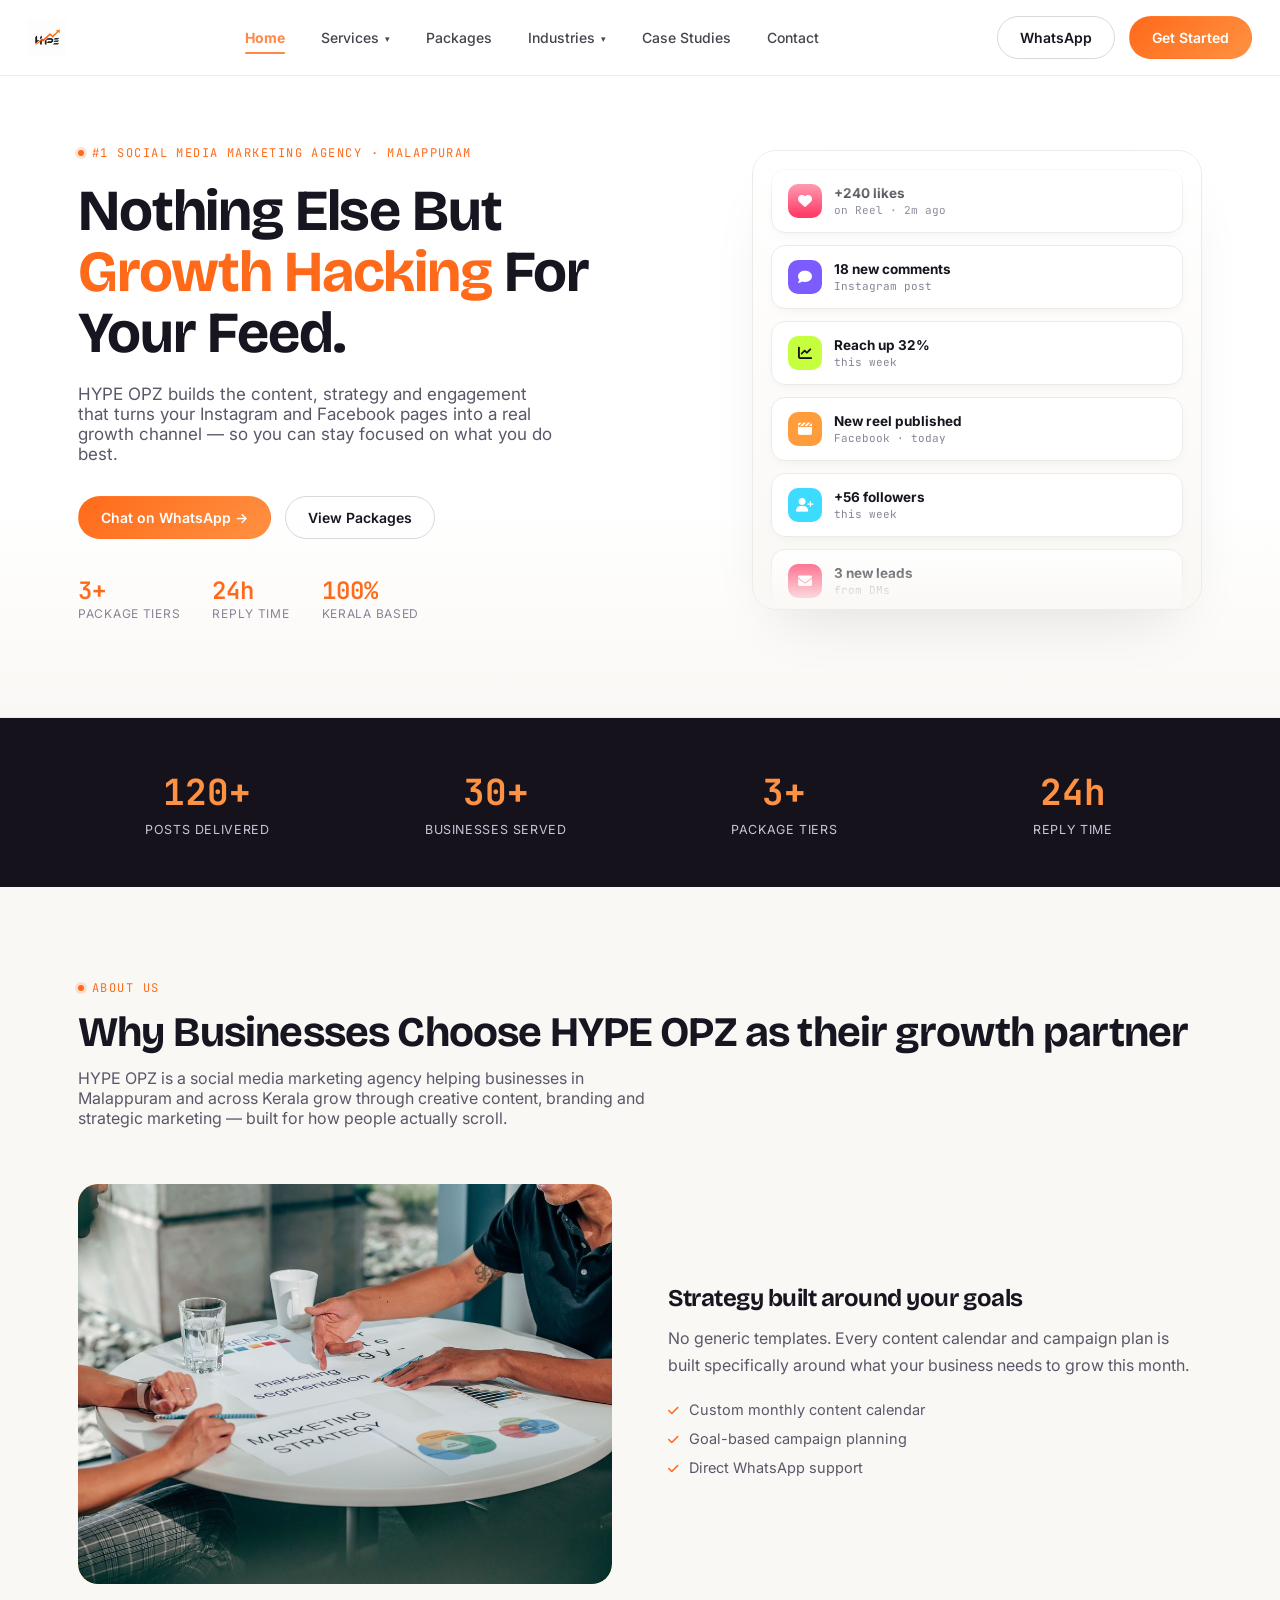
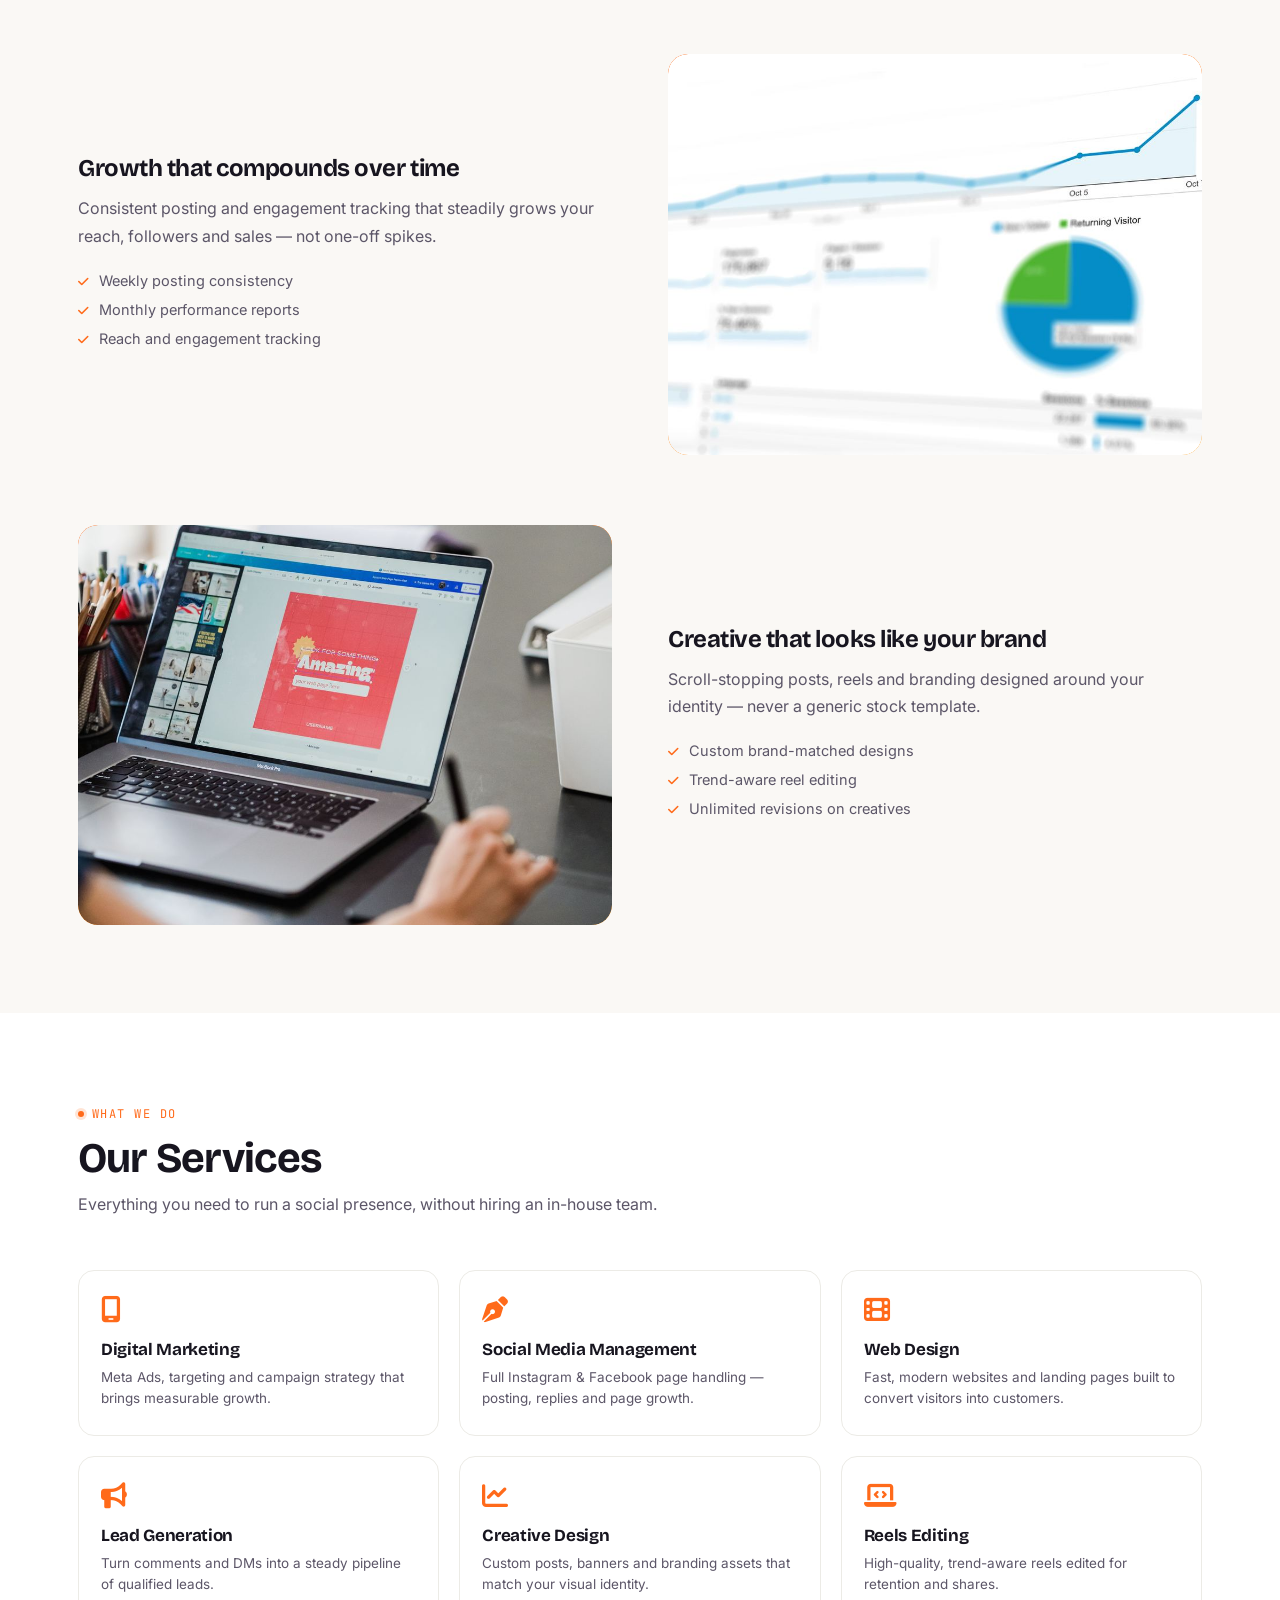
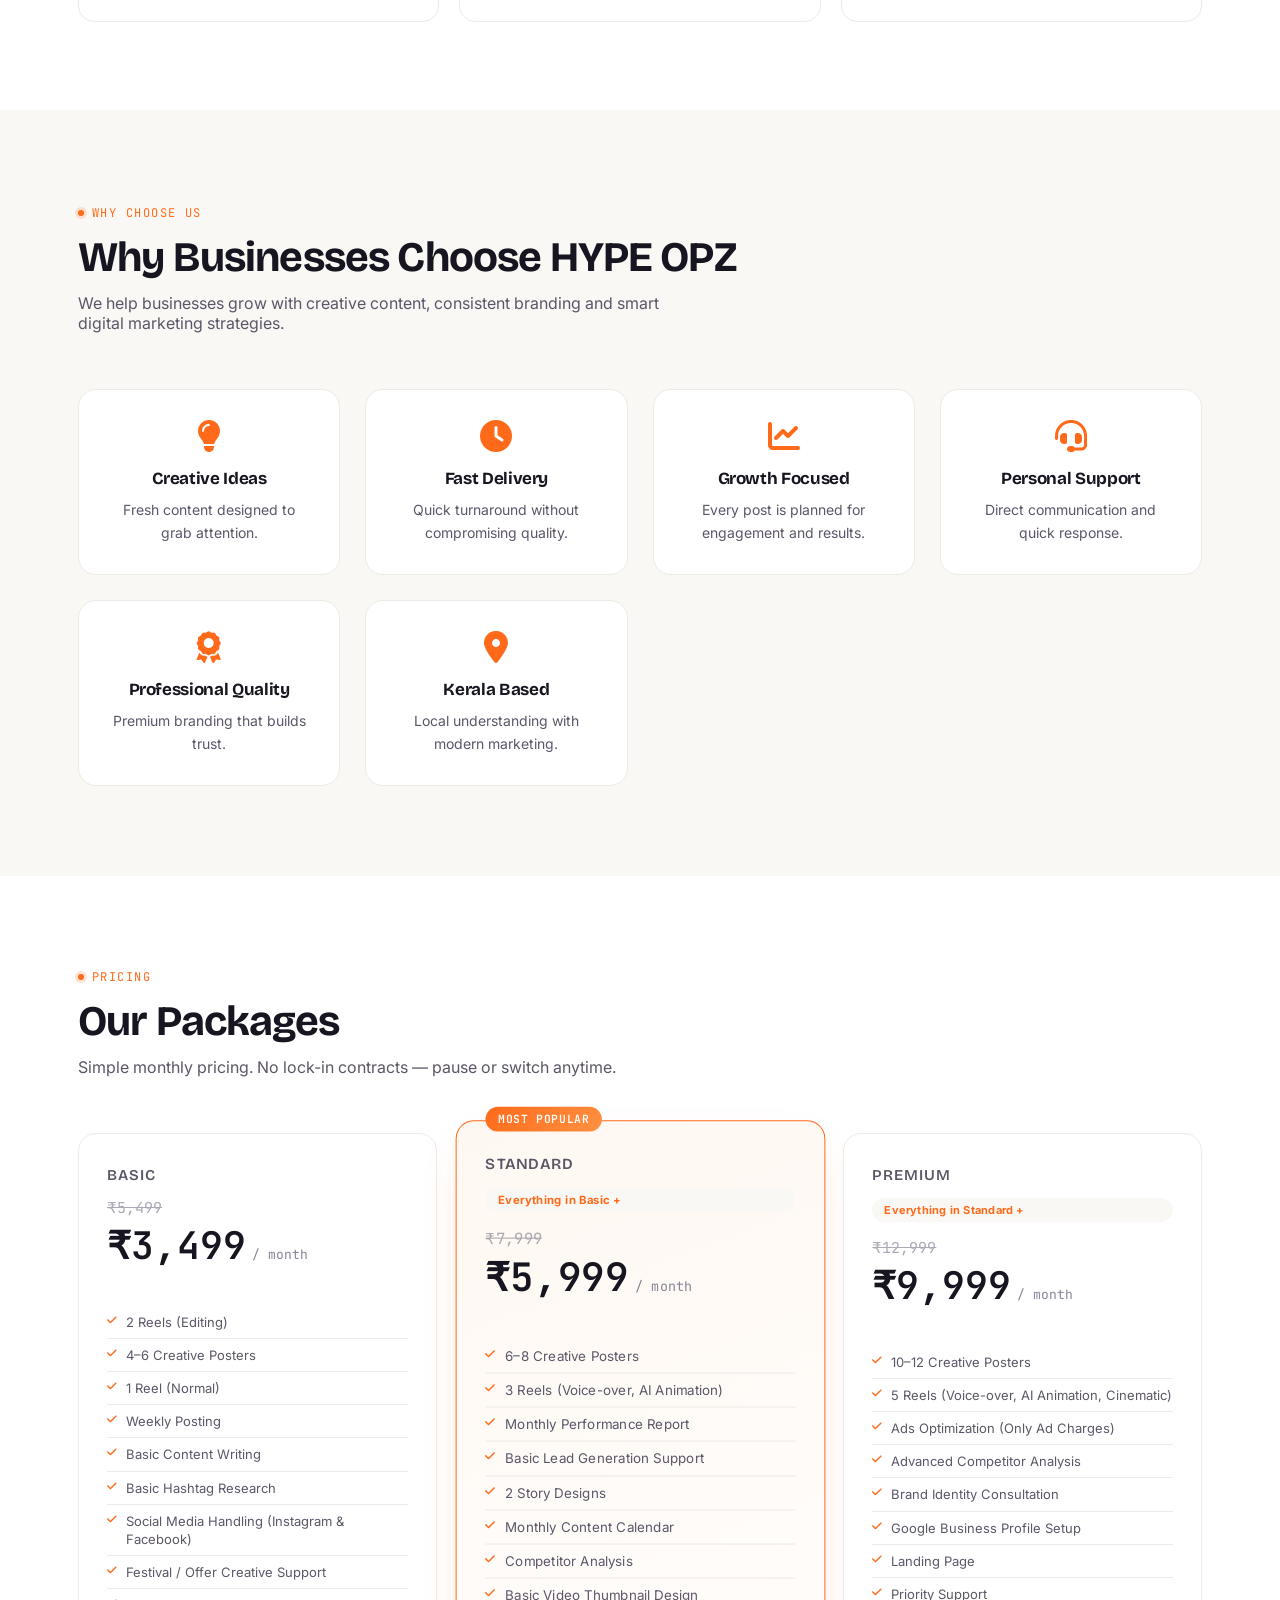
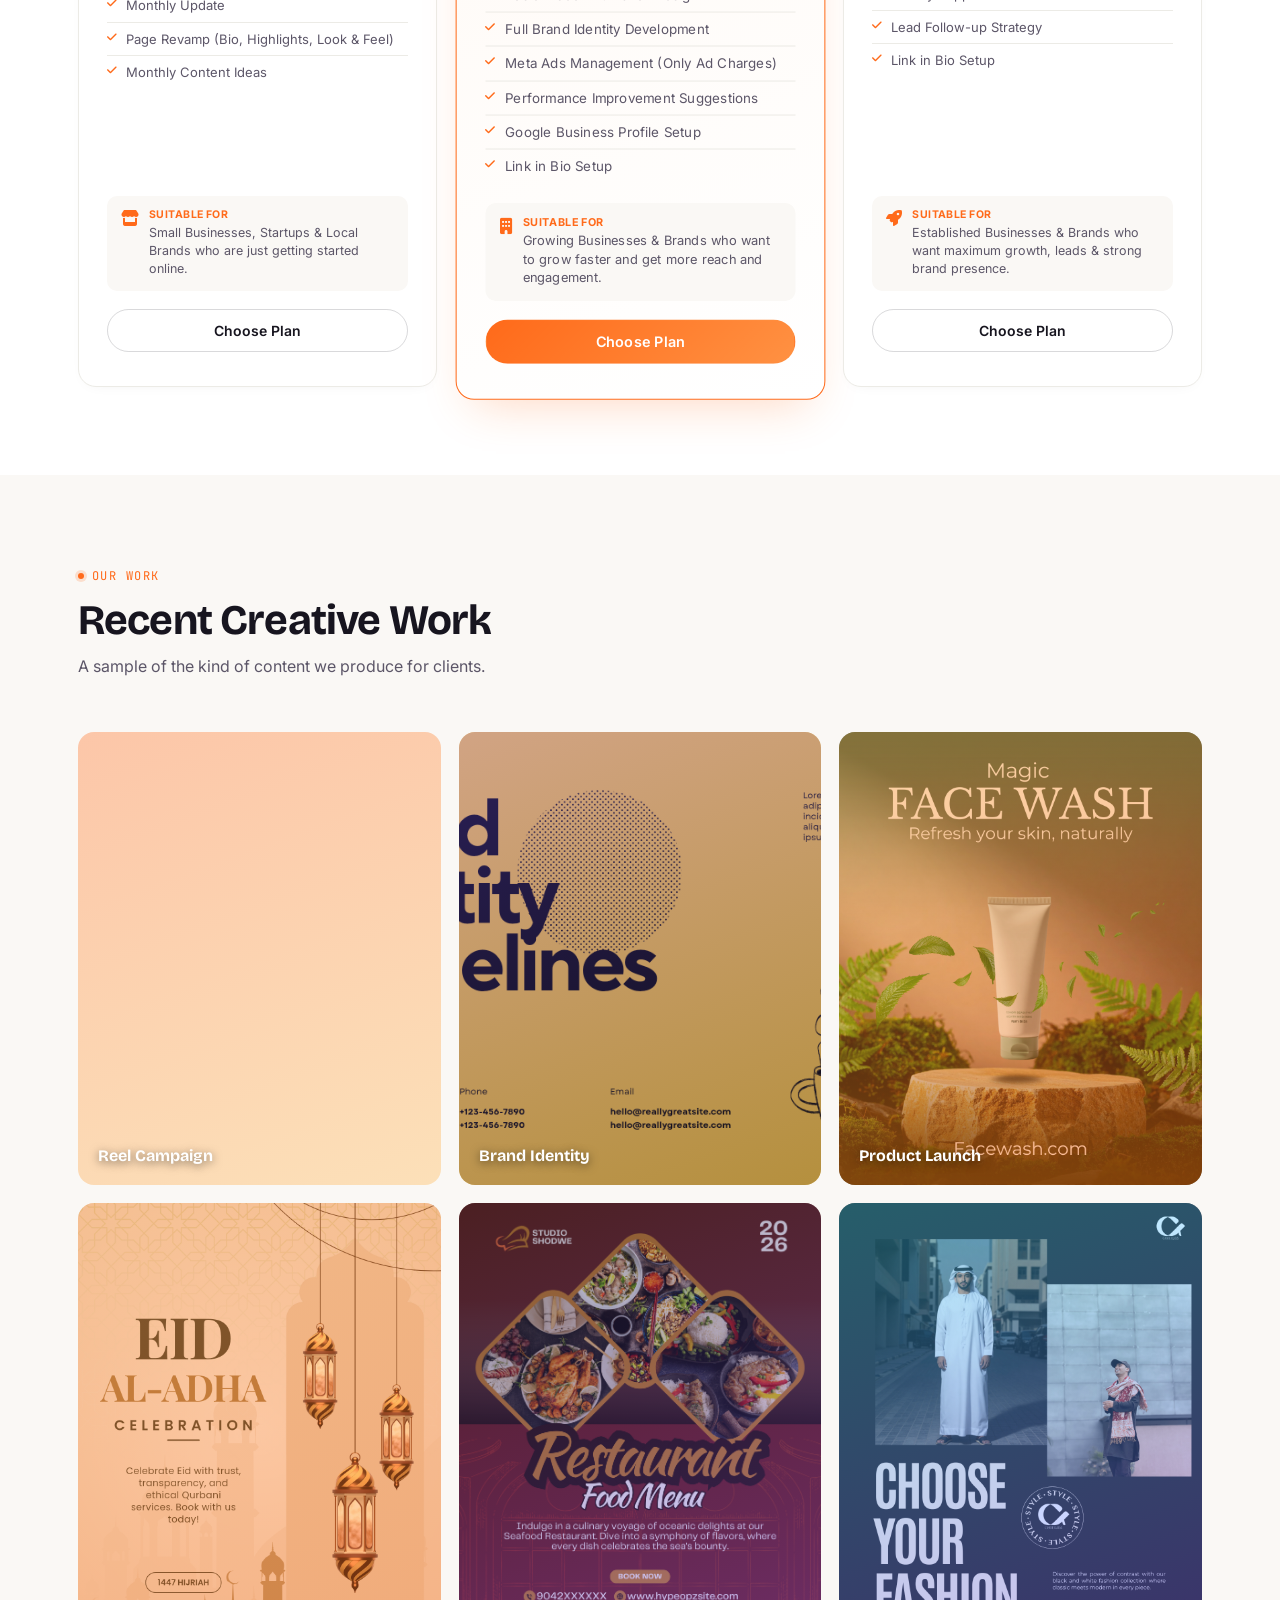
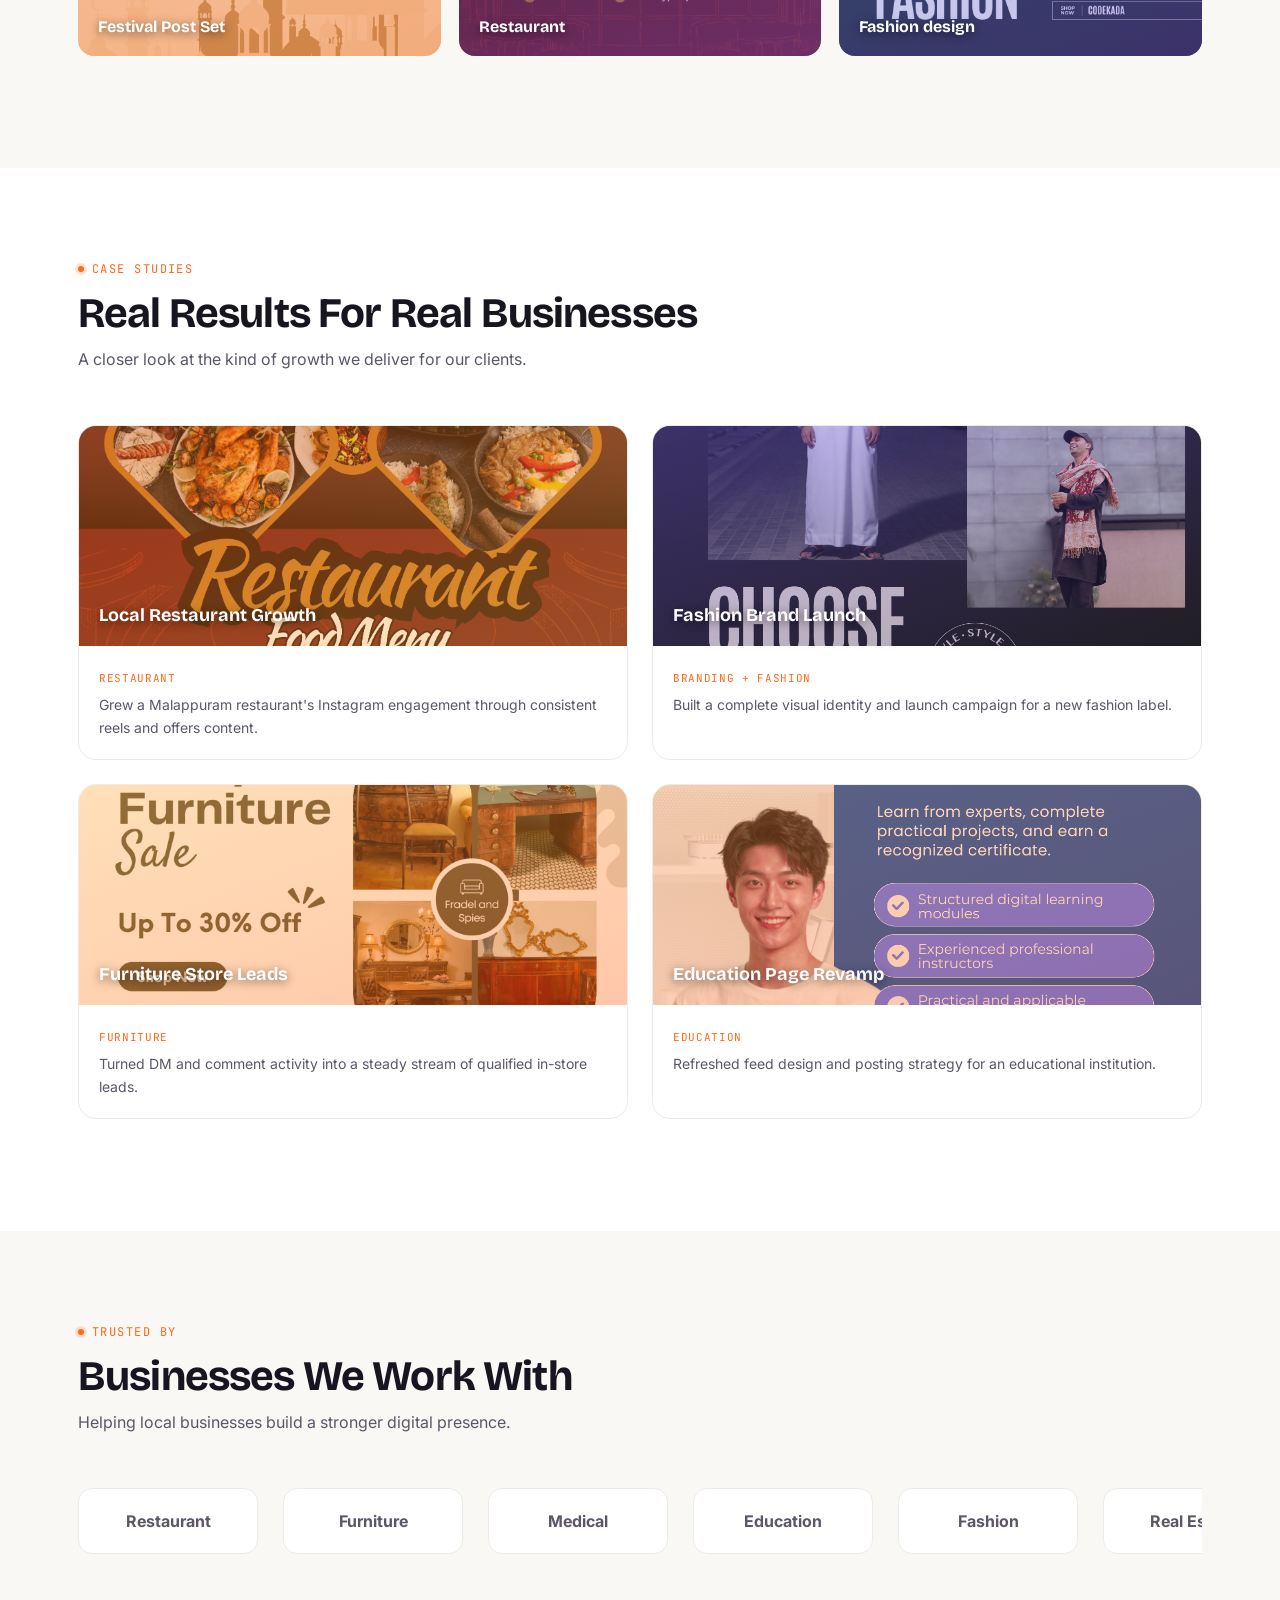
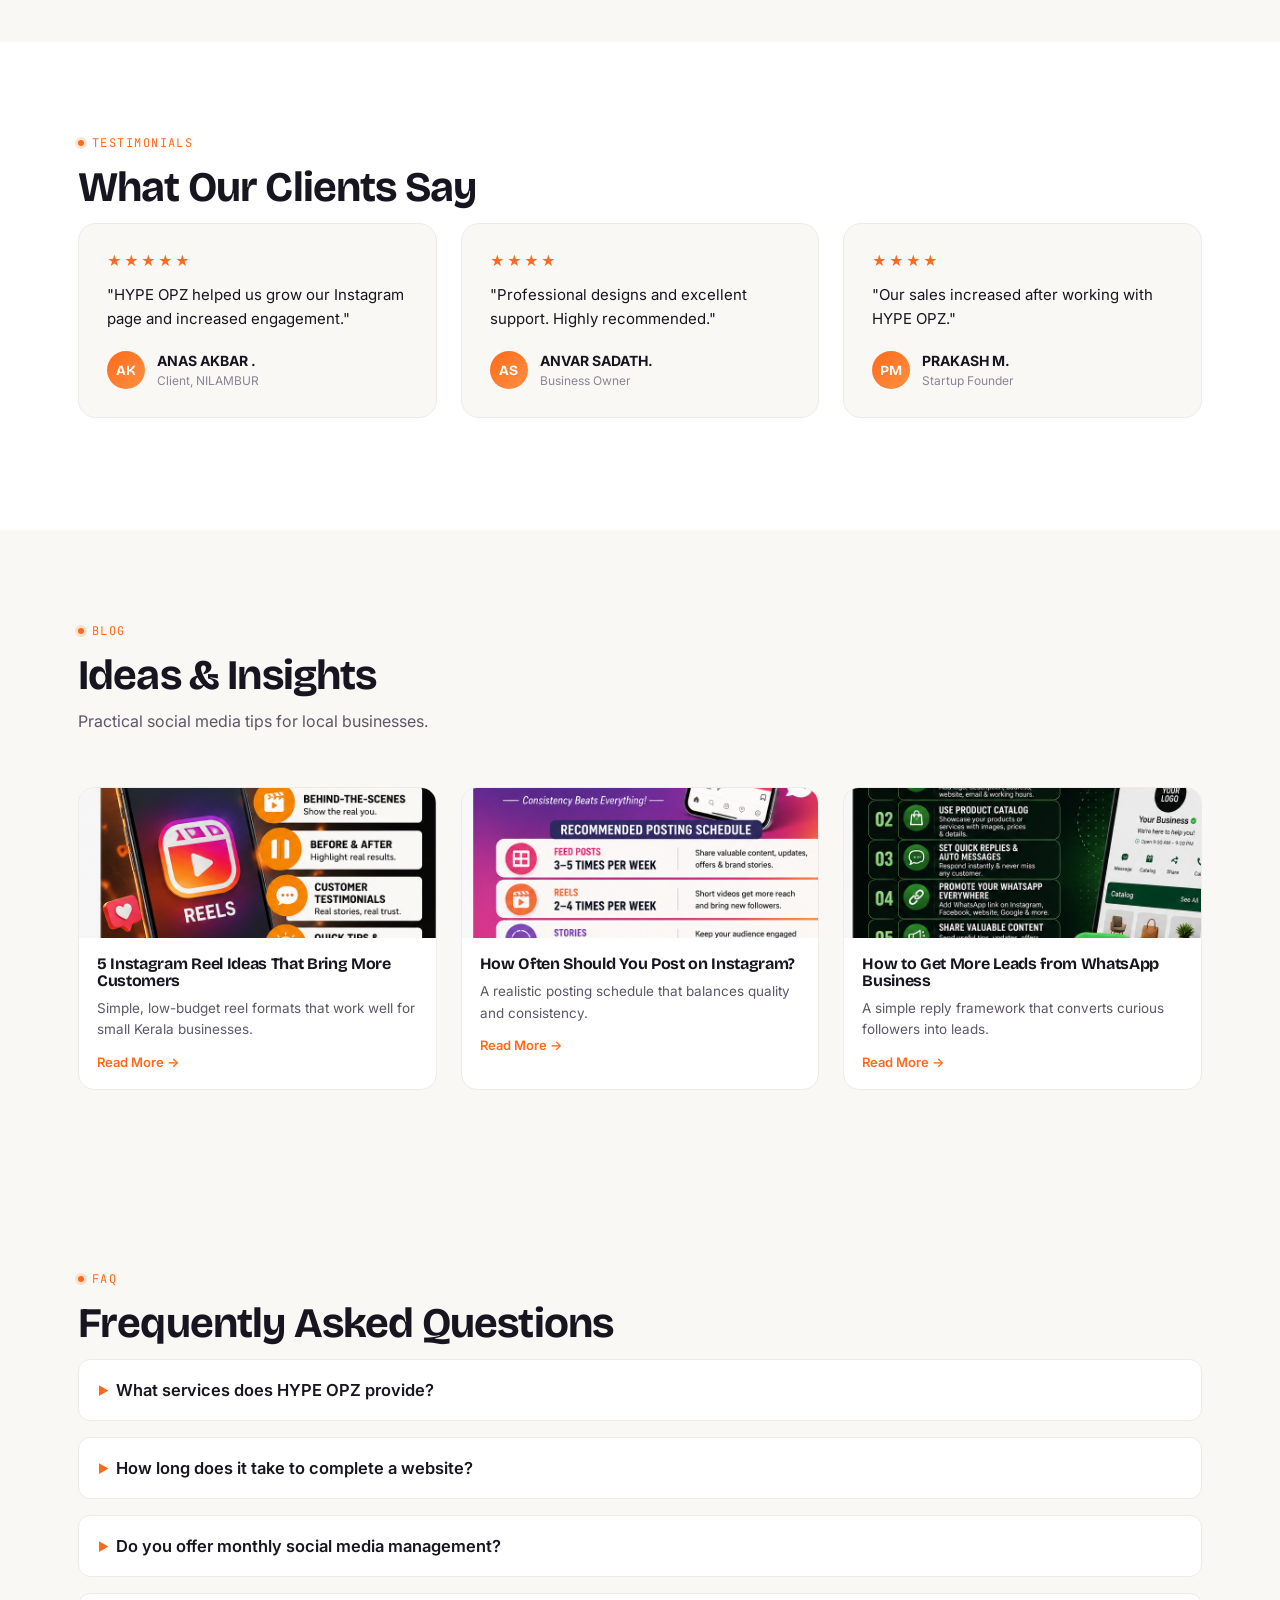
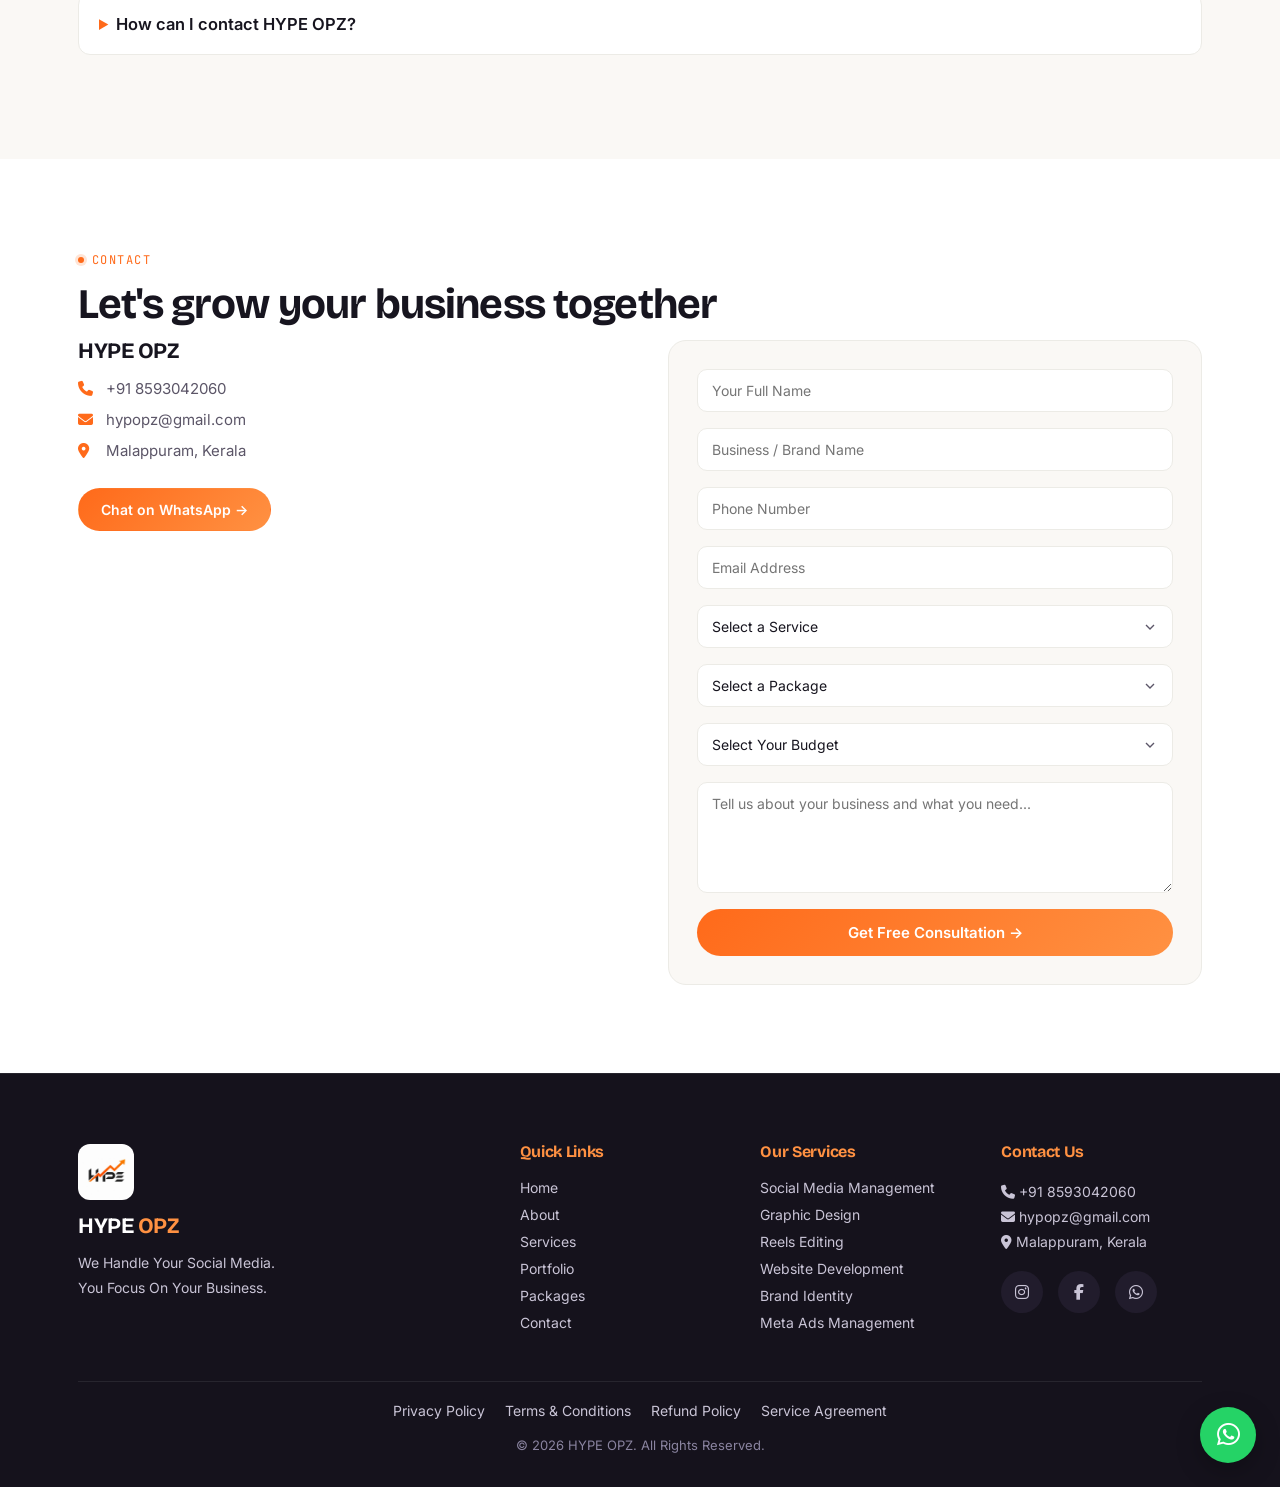
==== commit 4e8d8231: "modified:   index.html" ====
--- a/index.html
+++ b/index.html
@@ -4,13 +4,16 @@
     <meta charset="UTF-8">
     <meta name="viewport" content="width=device-width, initial-scale=1.0">
 
-    <title>HYPE OPZ | Social Media Marketing Agency, Malappuram</title>
-
-    <meta name="description" content="HYPE OPZ is a creative social media marketing agency in Malappuram, Kerala helping businesses grow through branding, content creation, digital marketing, and social media management.">
-    <meta name="keywords" content="HYPE OPZ, Social Media Marketing, Digital Marketing, Branding, Content Creation, Kerala Marketing Agency, Malappuram">
+   <title>HYPE OPZ | Premium Social Media Marketing Agency in Kerala | Branding, Reels & Meta Ads</title>
+
+    <meta name="description" content="HYPE OPZ is a premium Social Media Marketing Agency in Kerala. We help businesses grow through Branding, Digital Marketing, Social Media Management, Reel Editing, Meta Ads, Graphic Design and Website Development.">
+    <meta name="keywords" content="Hype Opz, Social Media Marketing Kerala, Digital Marketing Kerala, Branding Agency Kerala, Meta Ads, Reel Editing, Website Development, Graphic Design, Nilambur, Malappuram">
     <meta name="author" content="HYPE OPZ">
-
-    <meta property="og:title" content="HYPE OPZ | Social Media Marketing Agency">
+    <meta name="robots" content="index,follow,max-image-preview:large">
+    <meta name="theme-color" content="#FF6A00">
+    <link rel="canonical" href="https://hypeopz.in/">
+
+    <meta property="og:title" content="HYPE OPZ | Premium Social Media Marketing Agency in Kerala">
     <meta property="og:description" content="Grow your business with HYPE OPZ. Social Media Marketing, Branding, Content Creation and Digital Marketing Solutions.">
     <meta property="og:url" content="https://hypeopz.in">
     <meta property="og:type" content="website">
@@ -18,6 +21,8 @@
     <meta property="og:site_name" content="HYPE OPZ">
     <meta property="og:locale" content="en_IN">
     <meta name="twitter:card" content="summary_large_image">
+    <meta name="twitter:title" content="HYPE OPZ | Premium Social Media Marketing Agency in Kerala">
+    <meta name="twitter:description" content="Grow your business with HYPE OPZ. Social Media Marketing, Branding, Content Creation and Digital Marketing Solutions.">
     <meta name="twitter:image" content="https://hypeopz.in/preview.png">
 
     <link rel="icon" type="image/png" href="logo.png">
@@ -40,16 +45,24 @@
     <!-- Local business structured data for SEO -->
     <script type="application/ld+json">
     {
-      "@context": "https://schema.org",
-      "@type": "LocalBusiness",
-      "name": "HYPE OPZ",
-      "image": "https://hypeopz.in/preview.png",
-      "description": "Social media marketing agency helping businesses grow through branding, content creation and digital marketing.",
-      "address": { "@type": "PostalAddress", "addressLocality": "Malappuram", "addressRegion": "Kerala", "addressCountry": "IN" },
-      "telephone": "+918593042060",
-      "url": "https://hypeopz.in",
-      "priceRange": "₹₹"
-    }
+  "@context": "https://schema.org",
+  "@type": "ProfessionalService",
+  "name": "HYPE OPZ",
+  "image": "https://hypeopz.in/preview.png",
+  "description": "Social media marketing agency helping businesses grow through branding, content creation and digital marketing.",
+  "address": {
+    "@type": "PostalAddress",
+    "addressLocality": "Malappuram",
+    "addressRegion": "Kerala",
+    "addressCountry": "IN"
+  },
+  "telephone": "+918593042060",
+  "url": "https://hypeopz.in",
+  "priceRange": "₹₹",
+  "sameAs": [
+    "https://instagram.com/hype_opz"
+  ]
+}
     </script>
 </head>
 <body>
@@ -351,7 +364,7 @@
                     <li><i class="fa-solid fa-check"></i> Monthly Content Calendar</li>
                     <li><i class="fa-solid fa-check"></i> Competitor Analysis</li>
                     <li><i class="fa-solid fa-check"></i> Basic Video Thumbnail Design</li>
-                    <li><i class="fa-solid fa-check"></i> 1K Followers Guaranteed</li>
+
                     <li><i class="fa-solid fa-check"></i> Full Brand Identity Development</li>
                     <li><i class="fa-solid fa-check"></i> Meta Ads Management (Only Ad Charges)</li>
                     <li><i class="fa-solid fa-check"></i> Performance Improvement Suggestions</li>
@@ -374,7 +387,7 @@
                 <ul>
                     <li><i class="fa-solid fa-check"></i> 10–12 Creative Posters</li>
                     <li><i class="fa-solid fa-check"></i> 5 Reels (Voice-over, AI Animation, Cinematic)</li>
-                    <li><i class="fa-solid fa-check"></i> 3K Followers Guaranteed</li>
+                    
                     <li><i class="fa-solid fa-check"></i> Ads Optimization (Only Ad Charges)</li>
                     <li><i class="fa-solid fa-check"></i> Advanced Competitor Analysis</li>
                     <li><i class="fa-solid fa-check"></i> Brand Identity Consultation</li>
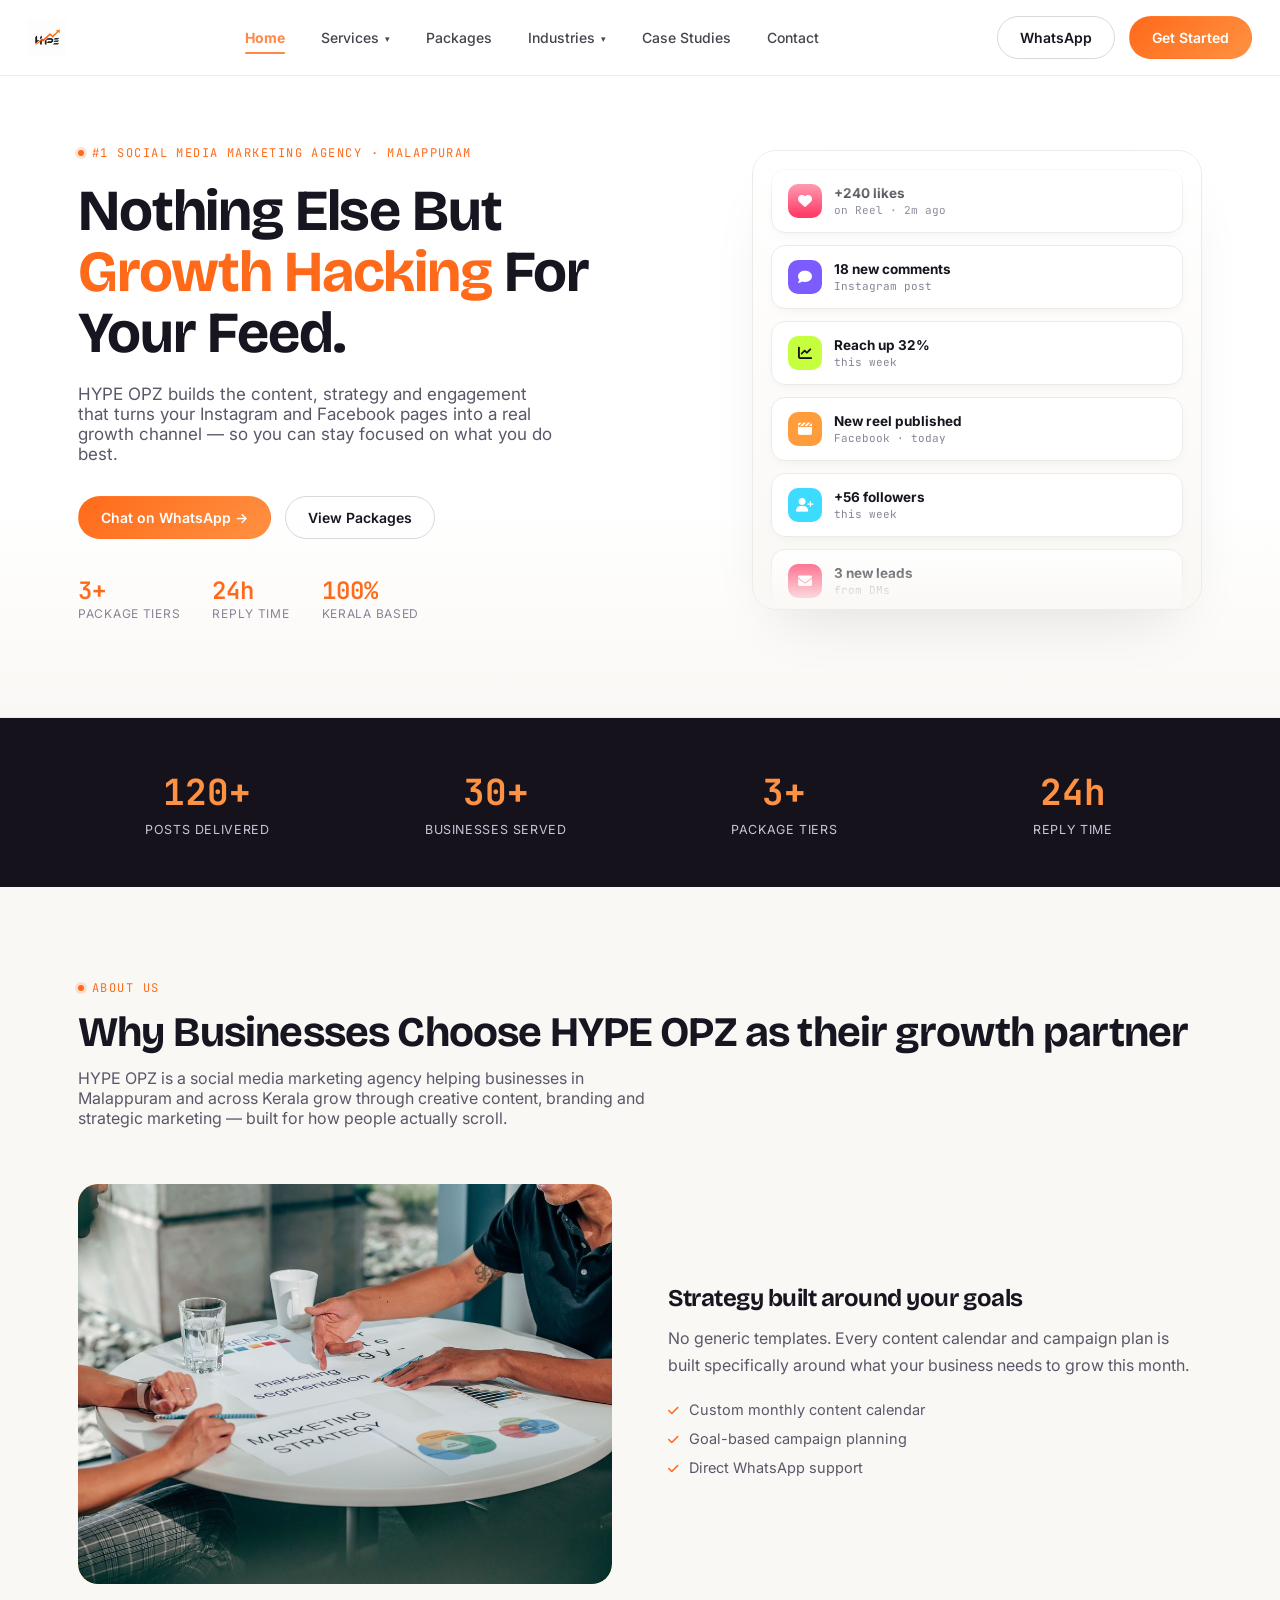
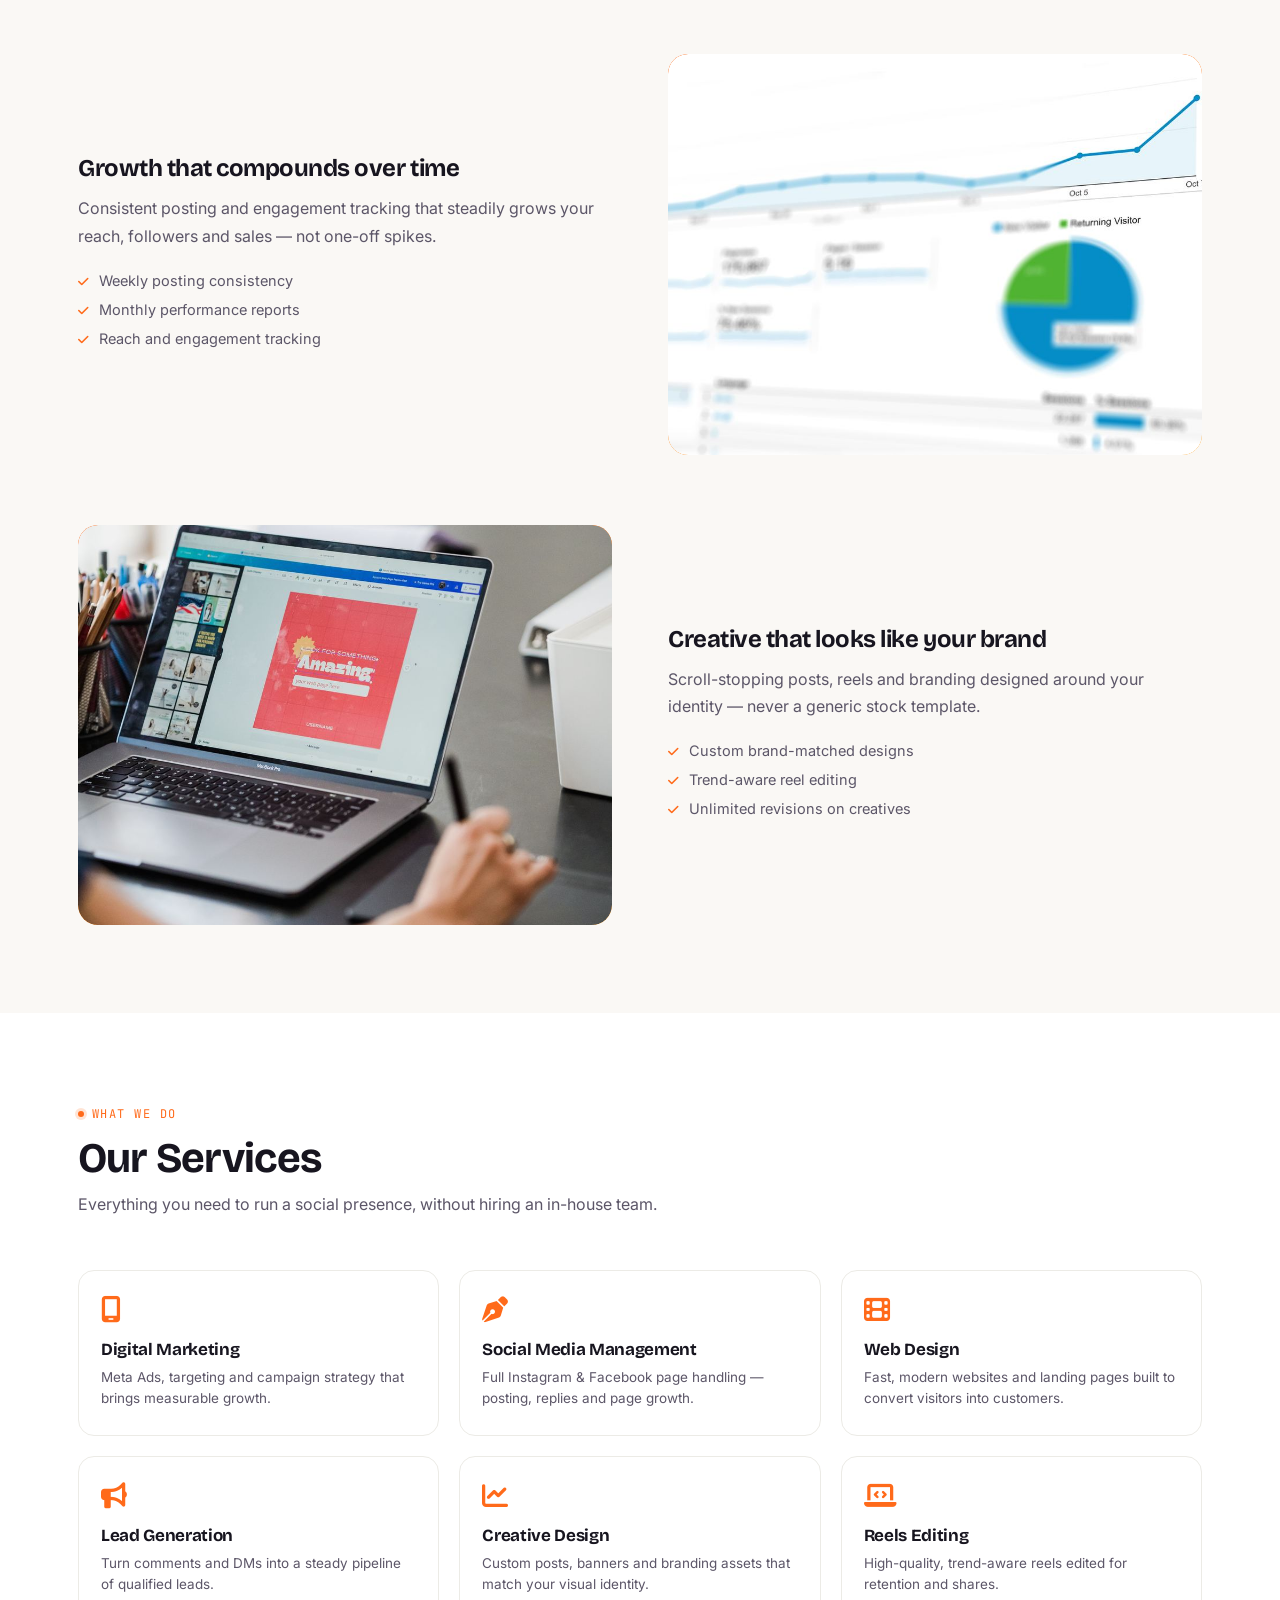
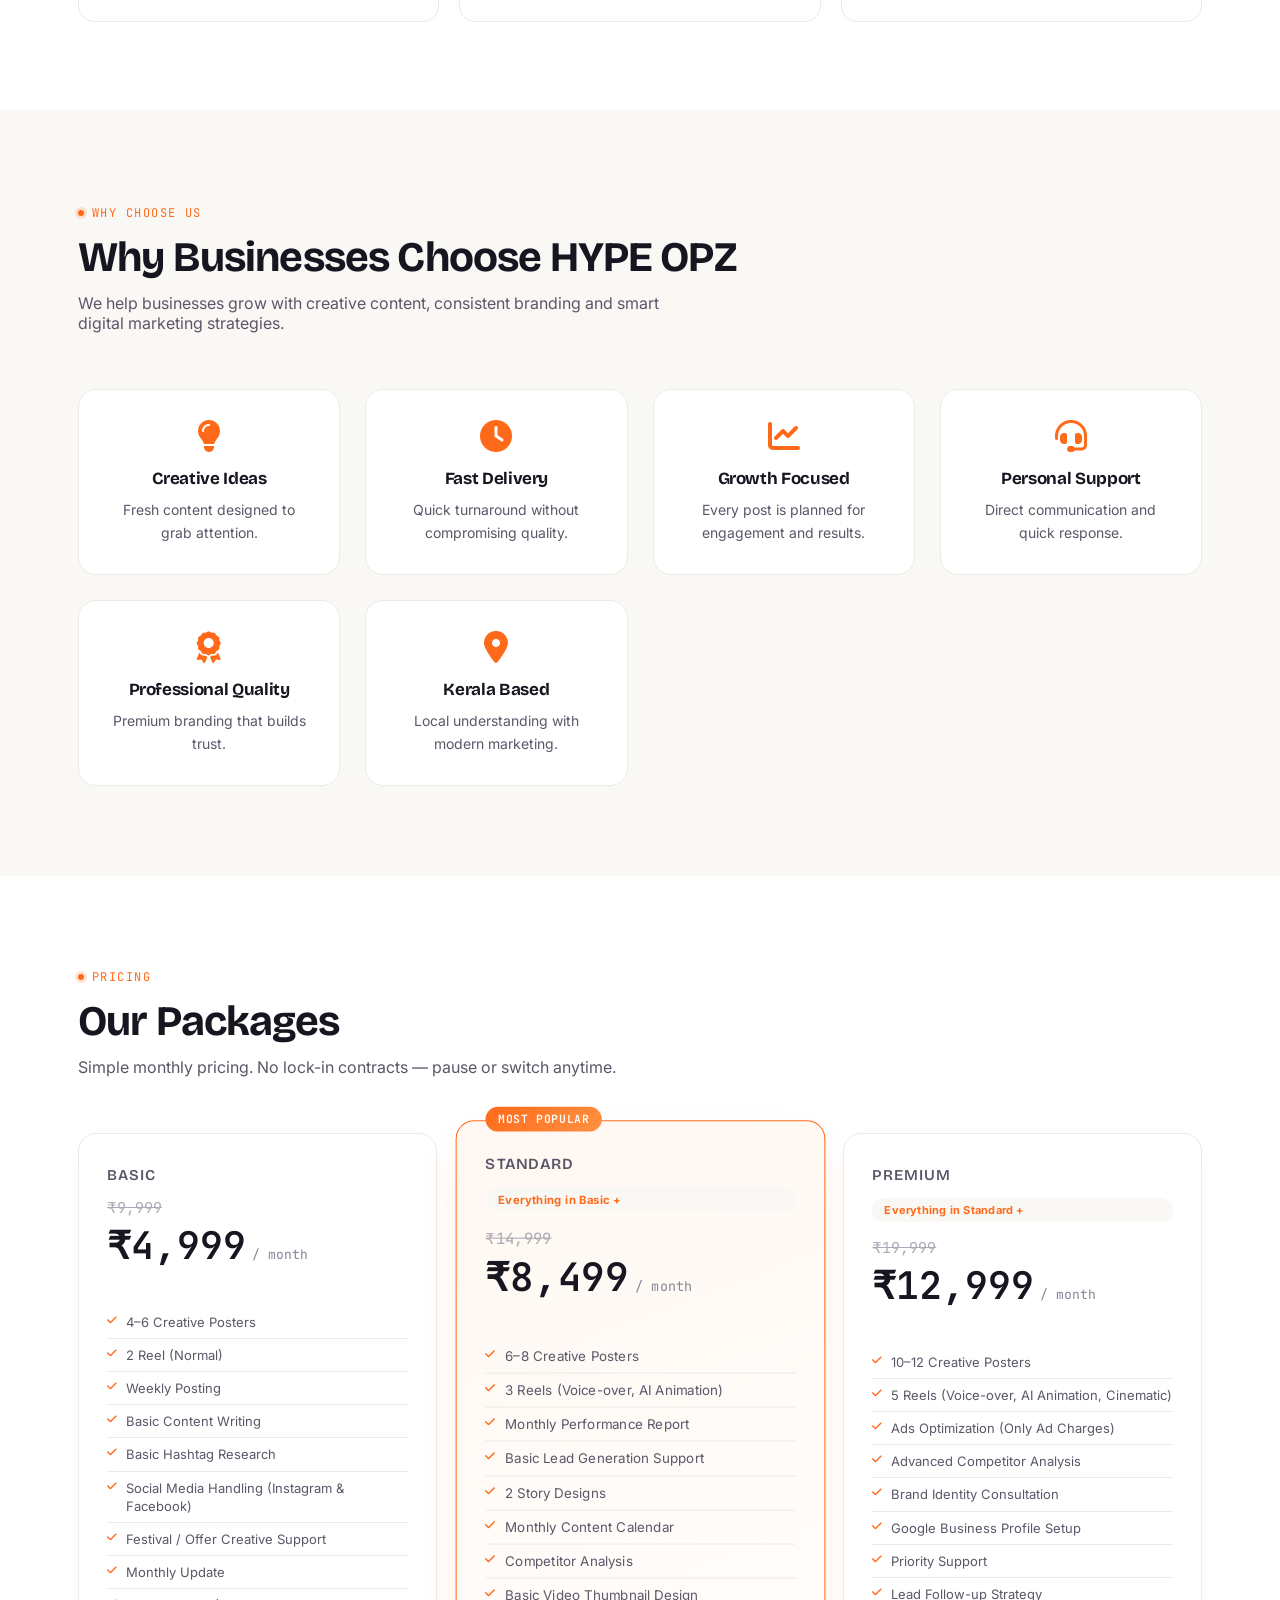
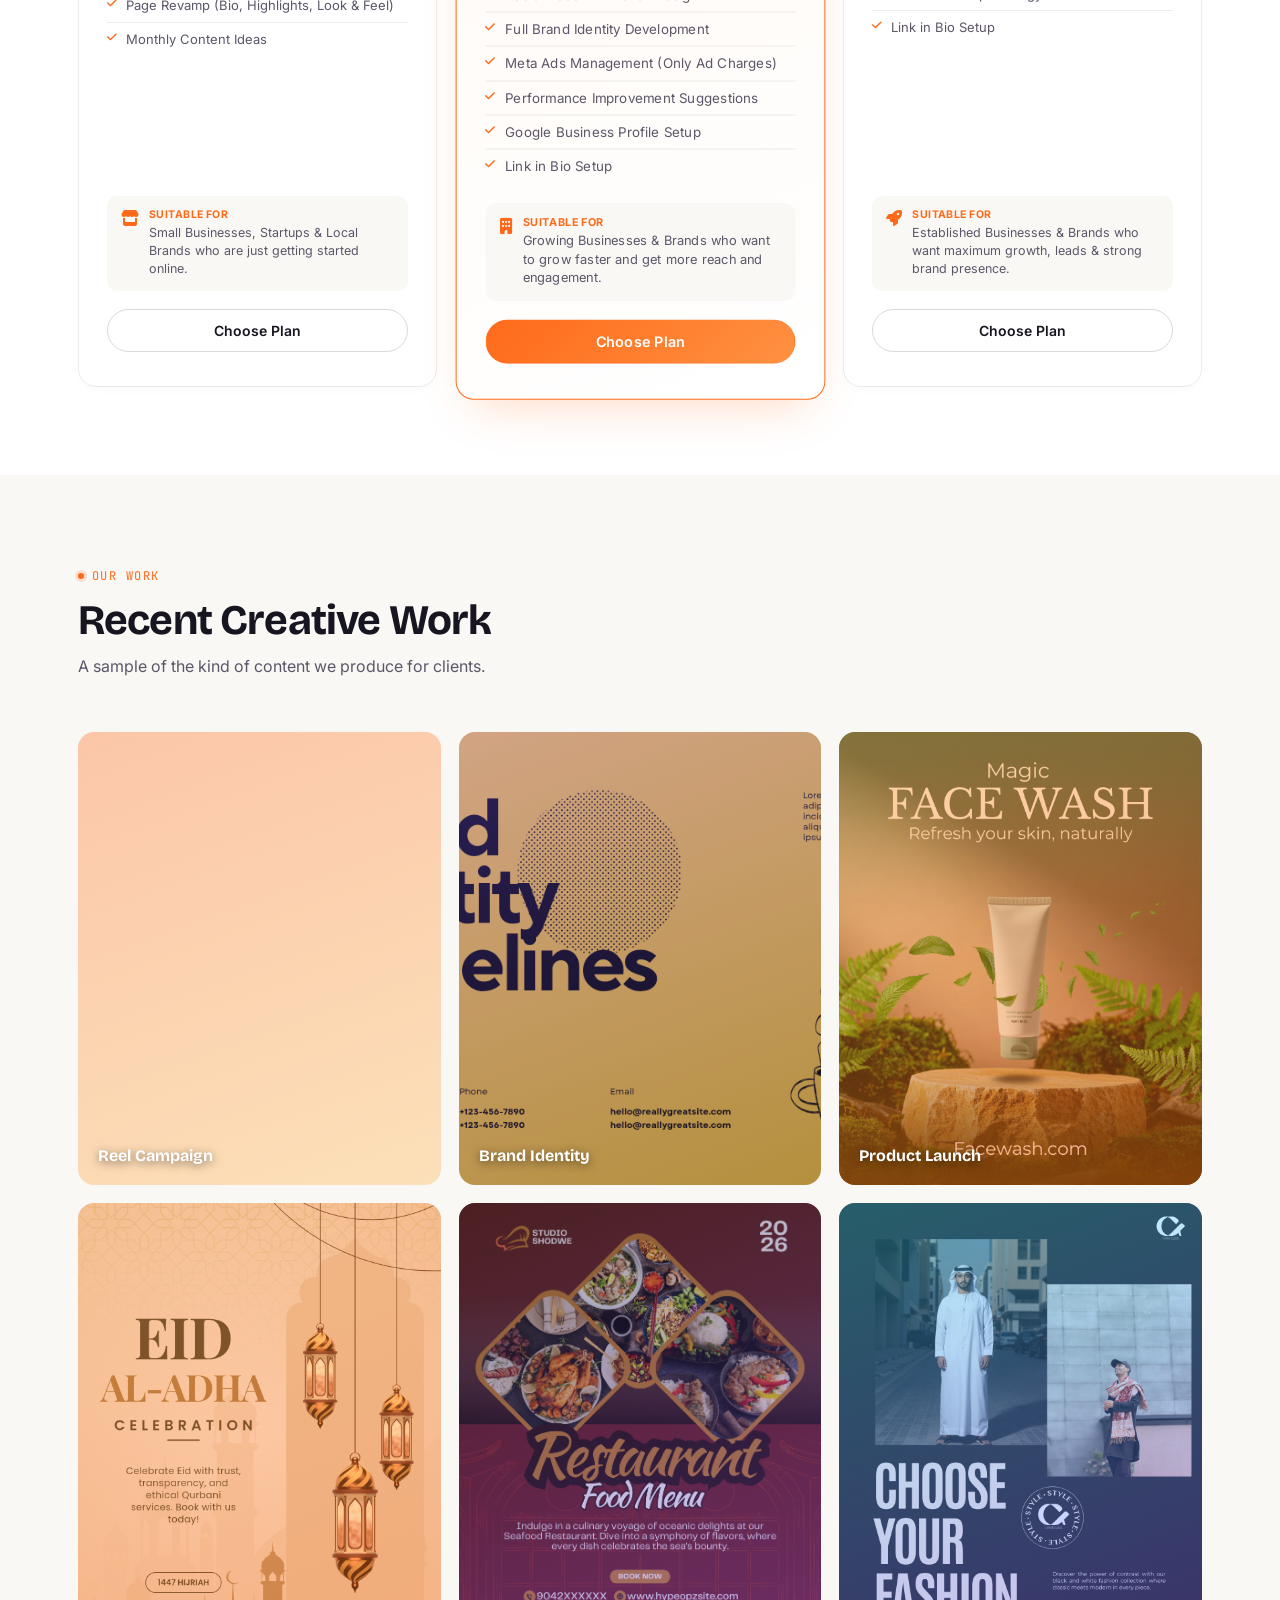
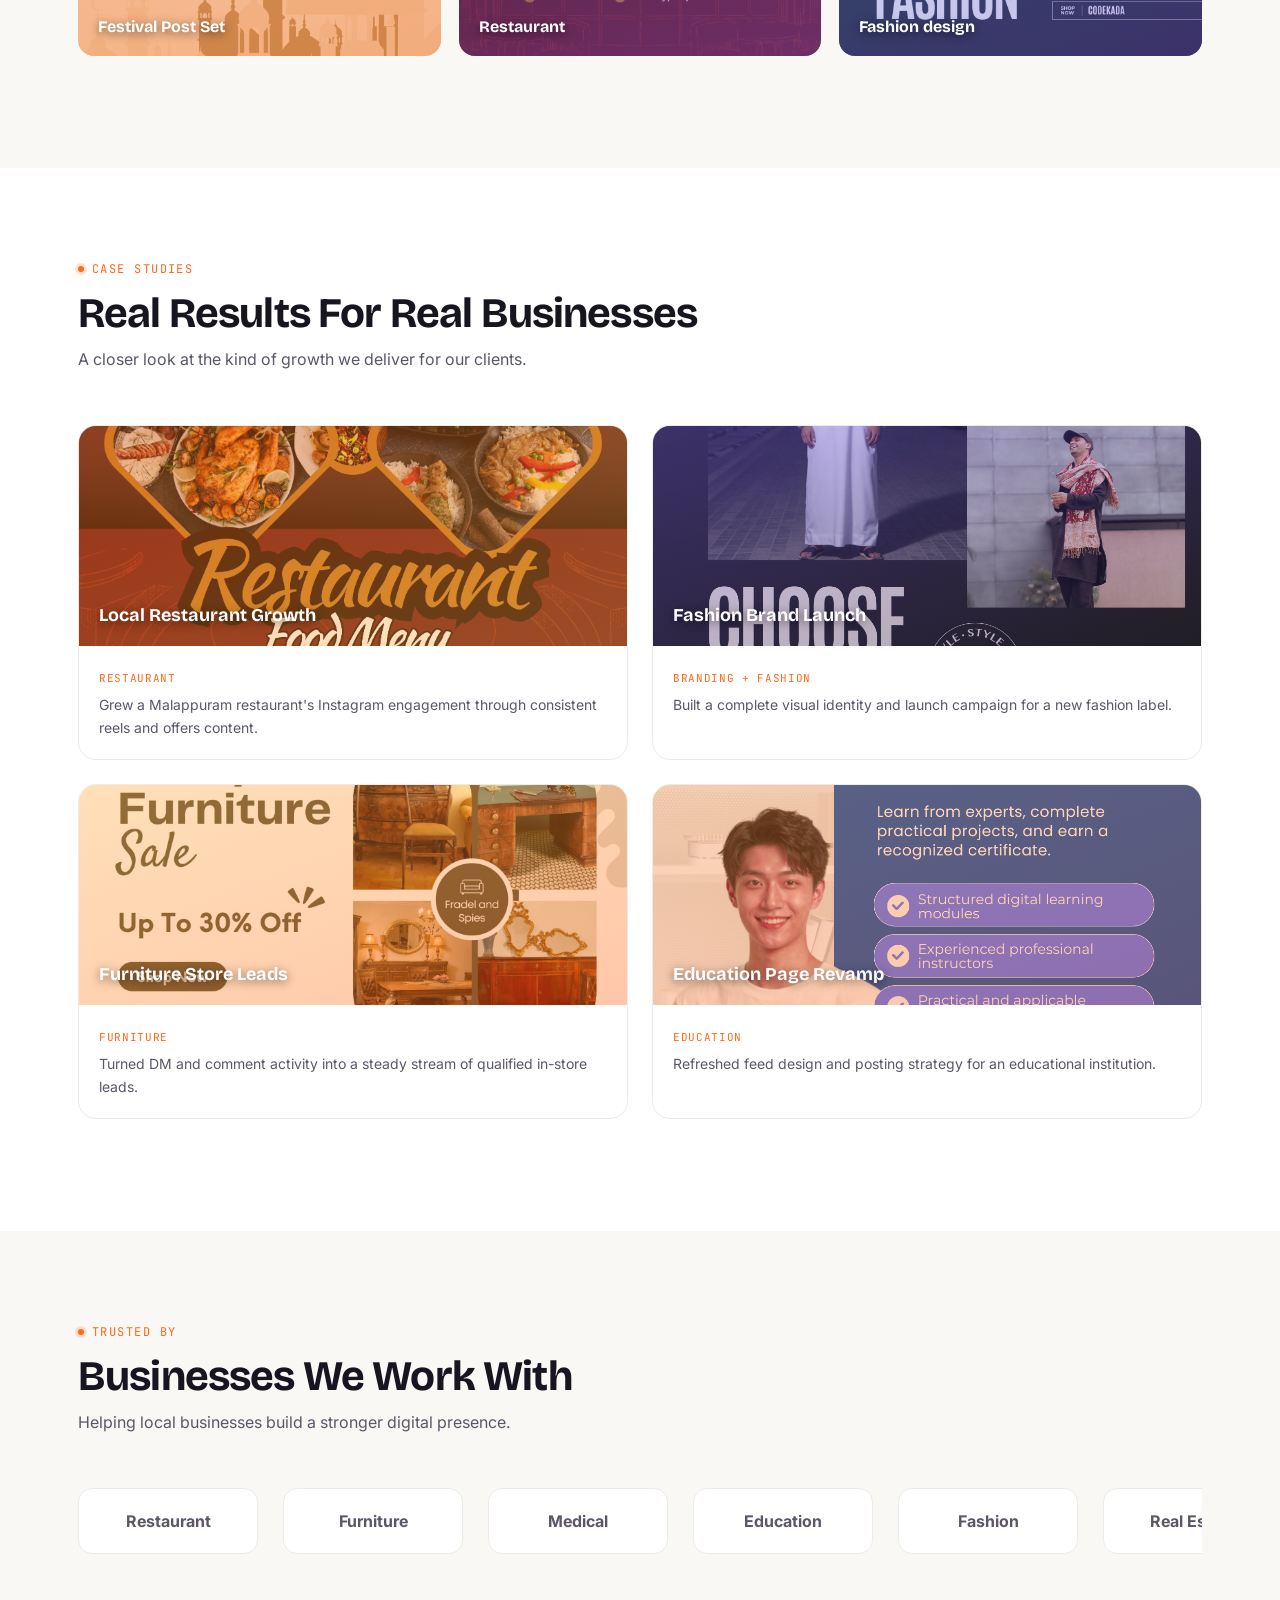
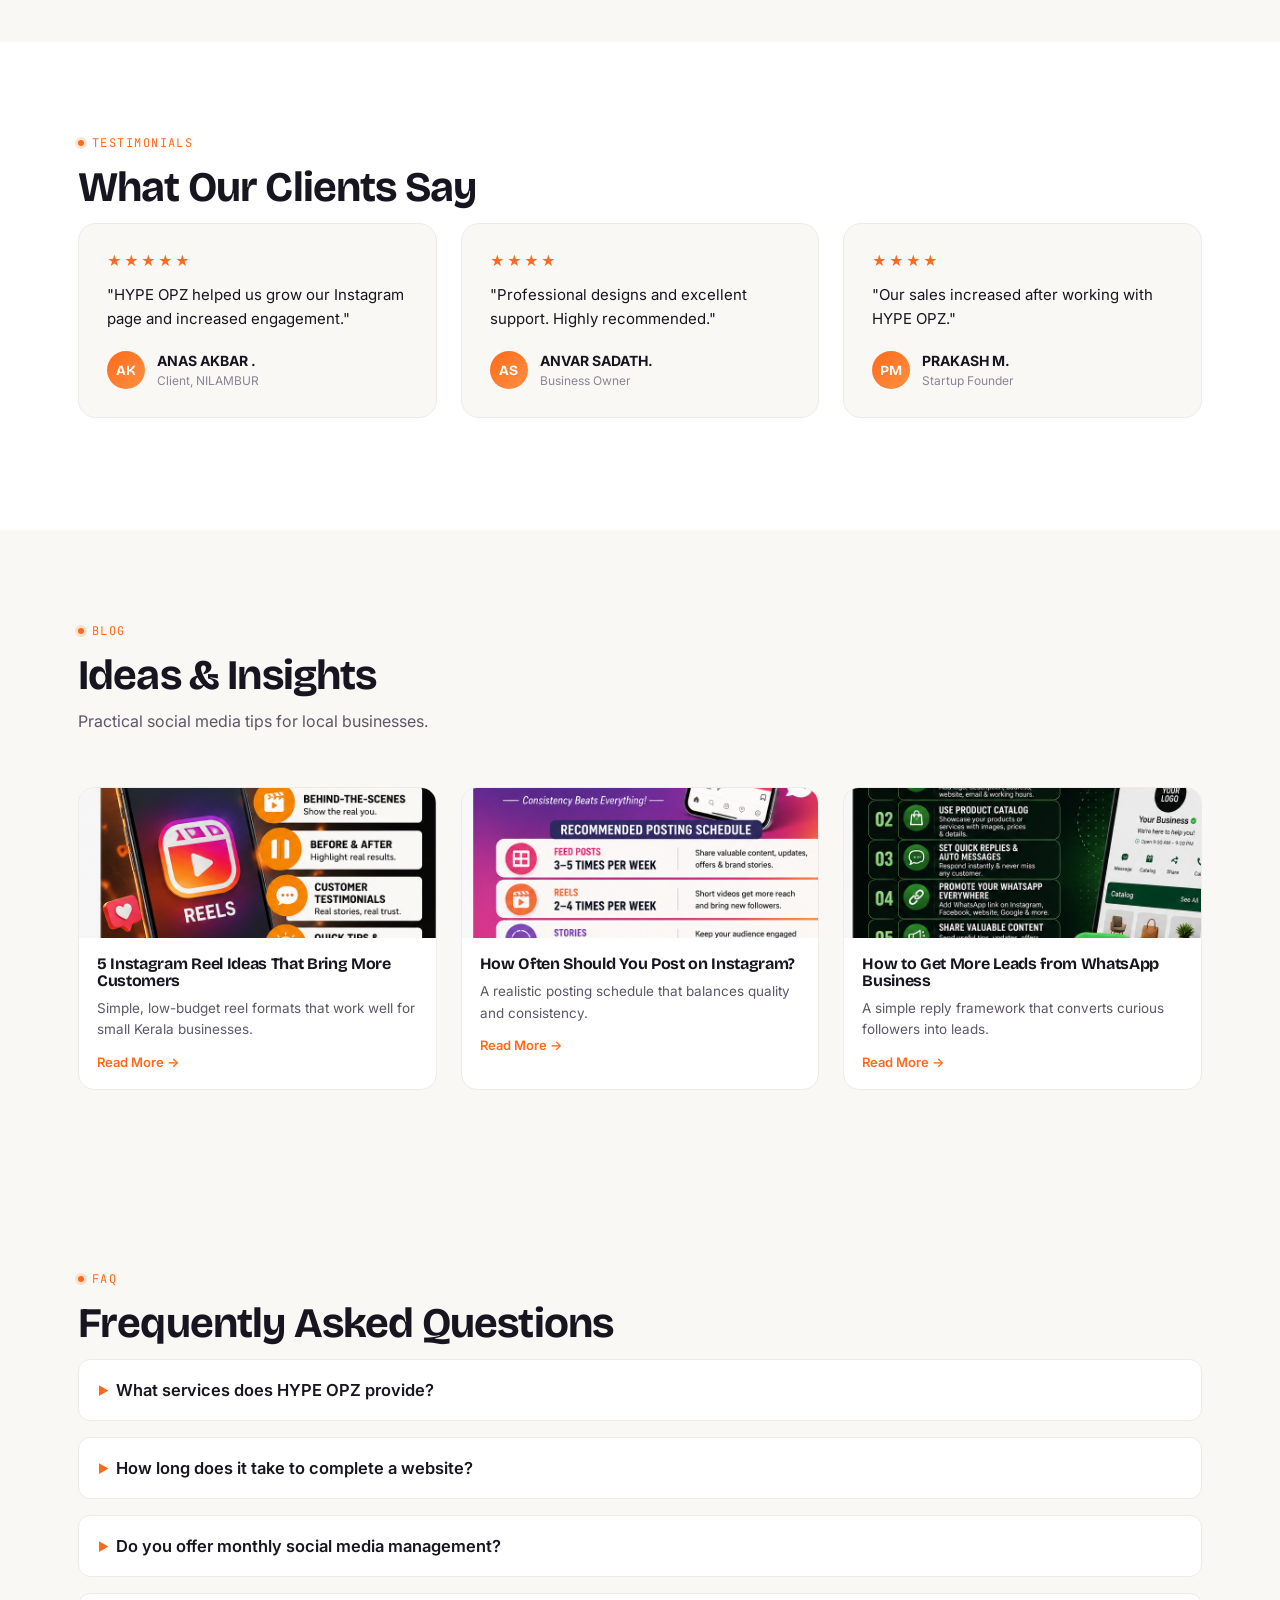
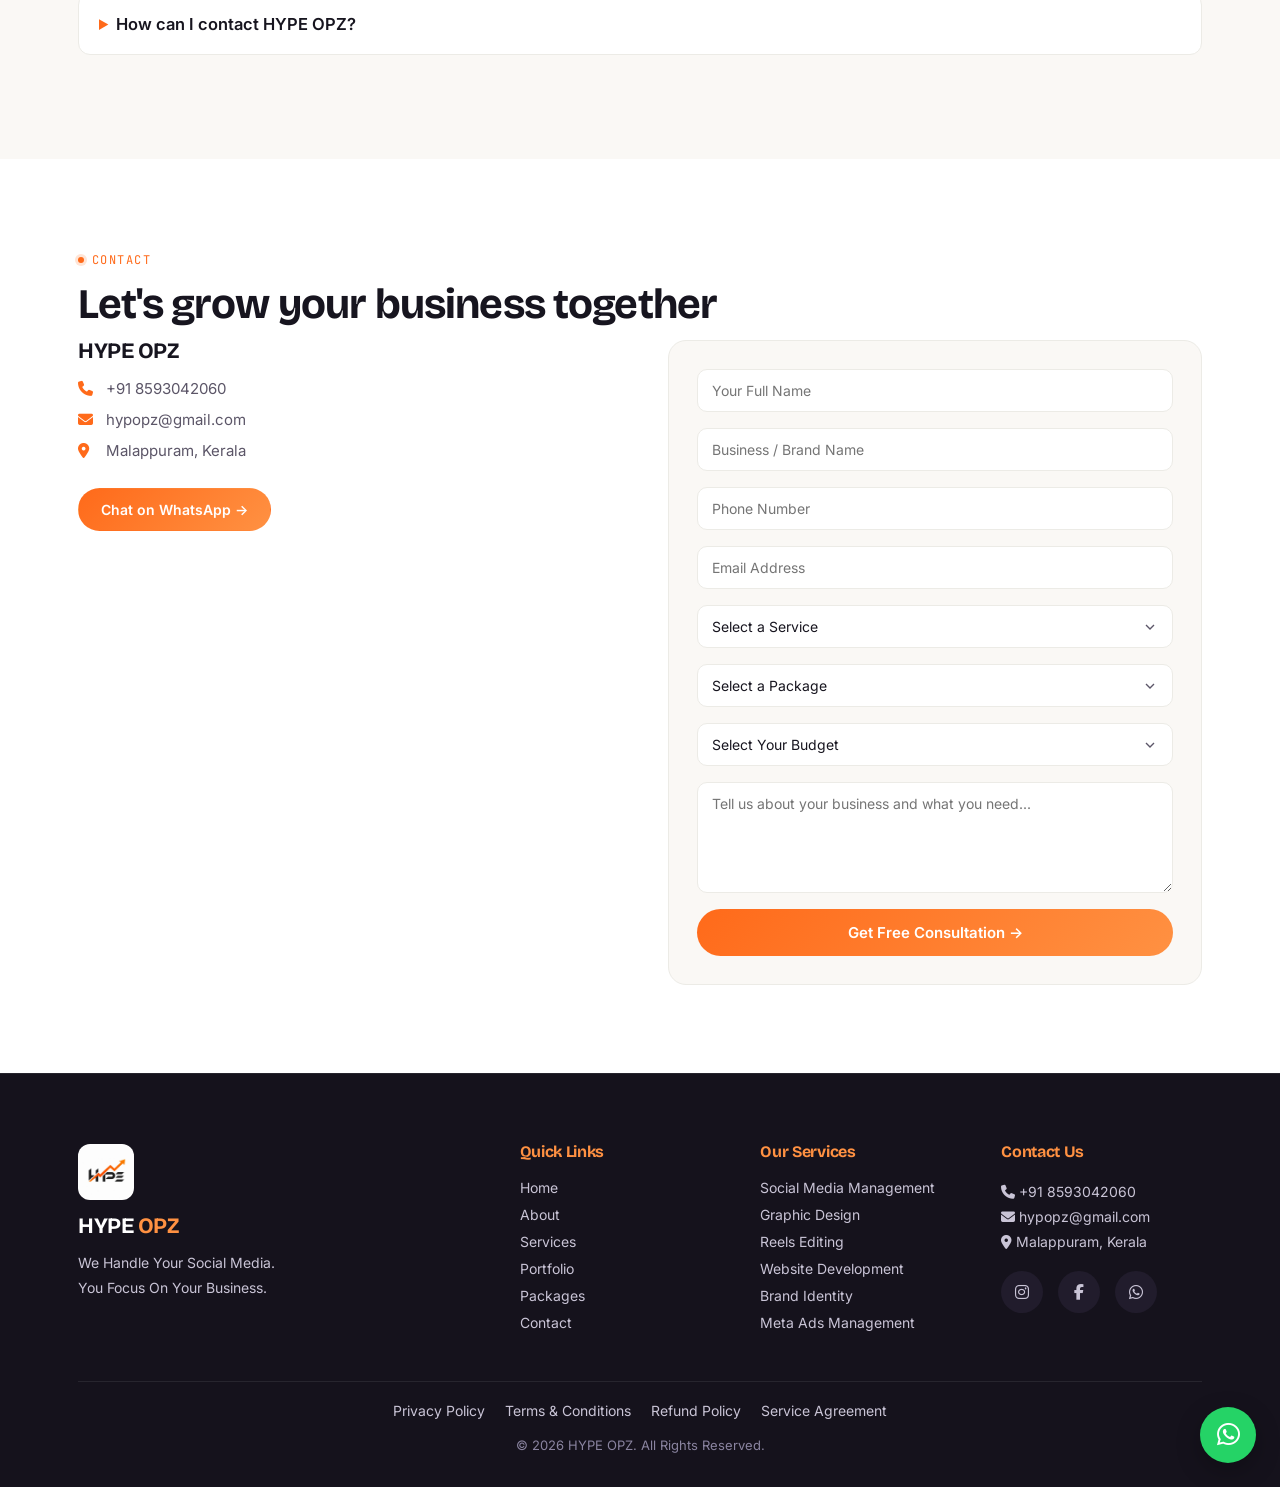
==== commit 4d0ffc92: "modified:   agreement.html" ====
--- a/index.html
+++ b/index.html
@@ -324,13 +324,12 @@
             <div class="package-card">
                 <h3>Basic</h3>
                 <div class="price-block">
-                    <div class="old-price">₹5,499</div>
-                    <div class="price">₹3,499<span>/ month</span></div>
+                    <div class="old-price">₹9,999</div>
+                    <div class="price">₹4,999<span>/ month</span></div>
                 </div>
                 <ul>
-                    <li><i class="fa-solid fa-check"></i> 2 Reels (Editing)</li>
                     <li><i class="fa-solid fa-check"></i> 4–6 Creative Posters</li>
-                    <li><i class="fa-solid fa-check"></i> 1 Reel (Normal)</li>
+                    <li><i class="fa-solid fa-check"></i> 2 Reel (Normal)</li>
                     <li><i class="fa-solid fa-check"></i> Weekly Posting</li>
                     <li><i class="fa-solid fa-check"></i> Basic Content Writing</li>
                     <li><i class="fa-solid fa-check"></i> Basic Hashtag Research</li>
@@ -352,8 +351,8 @@
                 <h3>Standard</h3>
                 <span class="includes-badge">Everything in Basic +</span>
                 <div class="price-block">
-                    <div class="old-price">₹7,999</div>
-                    <div class="price">₹5,999<span>/ month</span></div>
+                    <div class="old-price">₹14,999</div>
+                    <div class="price">₹8,499<span>/ month</span></div>
                 </div>
                 <ul>
                     <li><i class="fa-solid fa-check"></i> 6–8 Creative Posters</li>
@@ -381,8 +380,8 @@
                 <h3>Premium</h3>
                 <span class="includes-badge">Everything in Standard +</span>
                 <div class="price-block">
-                    <div class="old-price">₹12,999</div>
-                    <div class="price">₹9,999<span>/ month</span></div>
+                    <div class="old-price">₹19,999</div>
+                    <div class="price">₹12,999<span>/ month</span></div>
                 </div>
                 <ul>
                     <li><i class="fa-solid fa-check"></i> 10–12 Creative Posters</li>
@@ -392,7 +391,7 @@
                     <li><i class="fa-solid fa-check"></i> Advanced Competitor Analysis</li>
                     <li><i class="fa-solid fa-check"></i> Brand Identity Consultation</li>
                     <li><i class="fa-solid fa-check"></i> Google Business Profile Setup</li>
-                    <li><i class="fa-solid fa-check"></i> Landing Page</li>
+
                     <li><i class="fa-solid fa-check"></i> Priority Support</li>
                     <li><i class="fa-solid fa-check"></i> Lead Follow-up Strategy</li>
                     <li><i class="fa-solid fa-check"></i> Link in Bio Setup</li>
@@ -673,9 +672,9 @@
     <select name="Package" required>
         <option value="" selected disabled>Select a Package</option>
 
-        <option>Basic - ₹3,499 / Month</option>
-        <option>Standard - ₹5,999 / Month</option>
-        <option>Premium - ₹9,999 / Month</option>
+        <option>Basic - ₹4,999 / Month</option>
+        <option>Standard - ₹8,499 / Month</option>
+        <option>Premium - ₹12,999 / Month</option>
         <option>Custom Package</option>
         <option>Need Consultation</option>
     </select>
